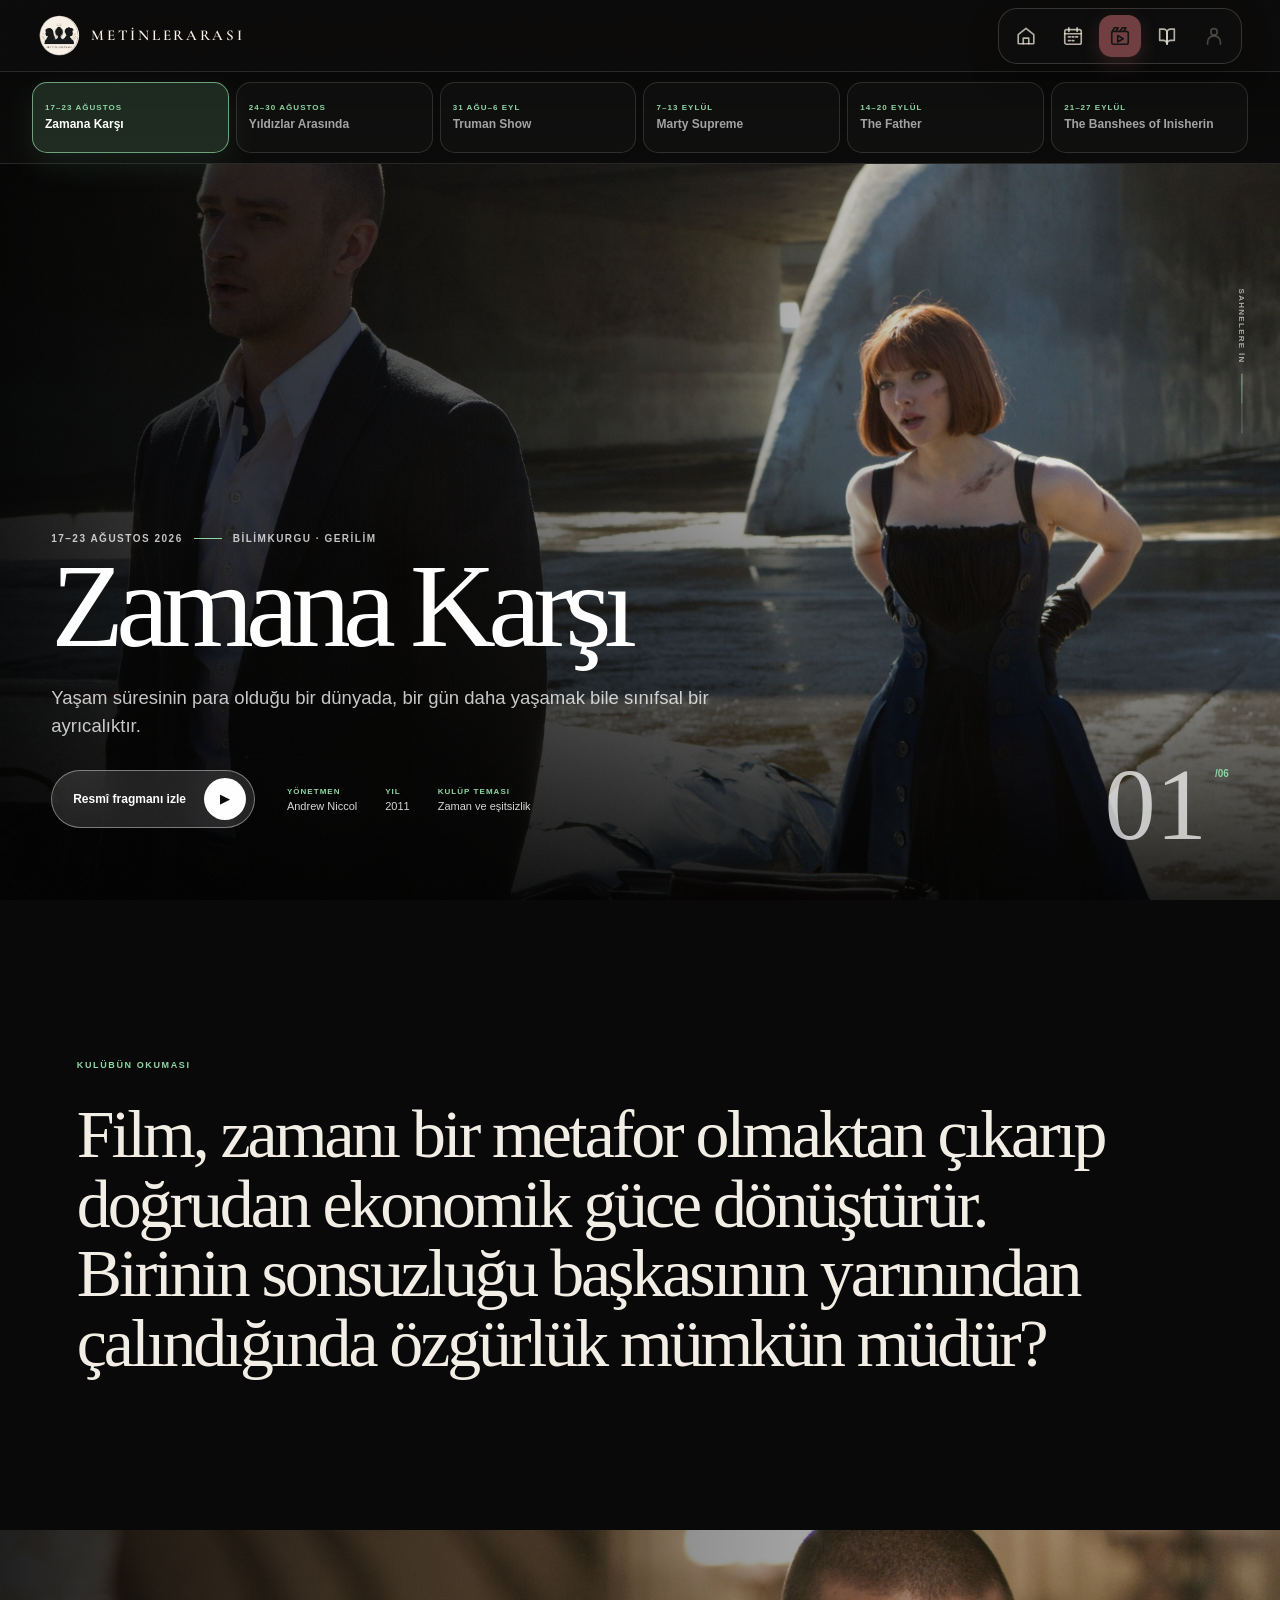
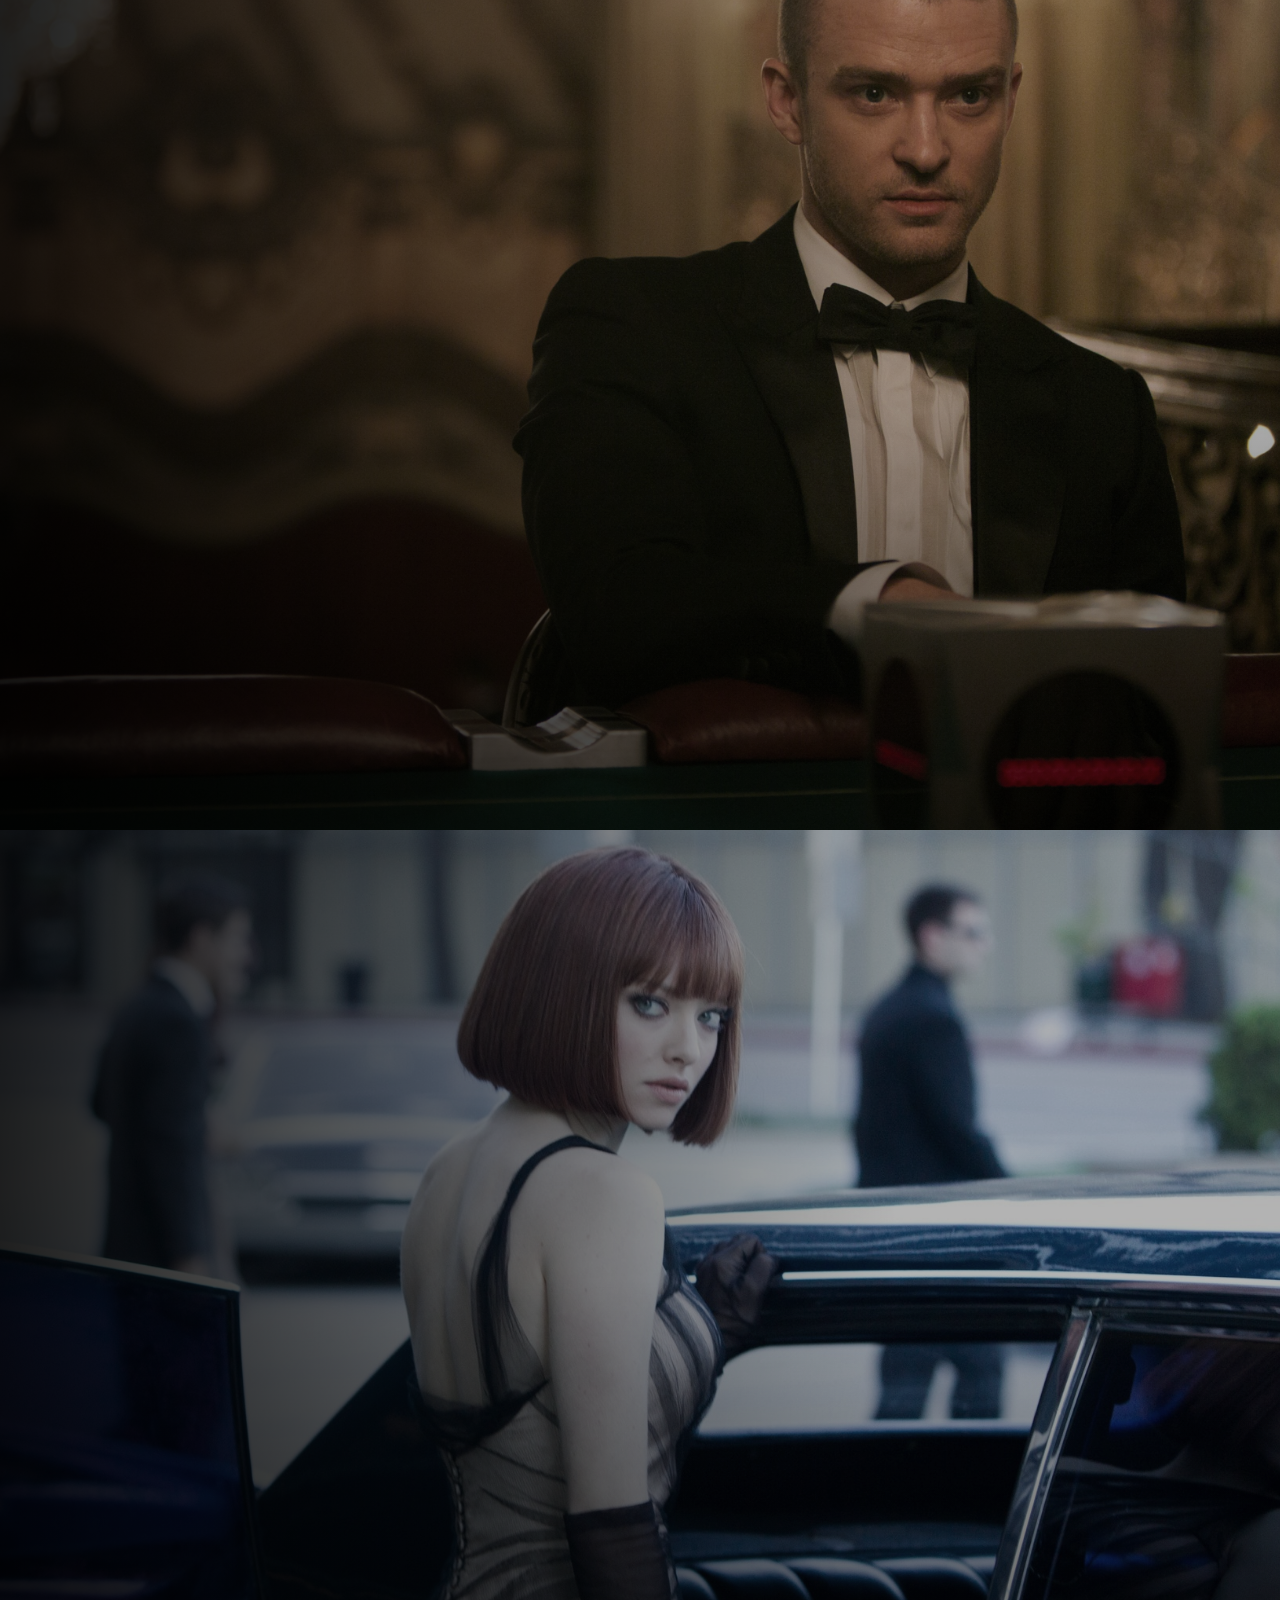
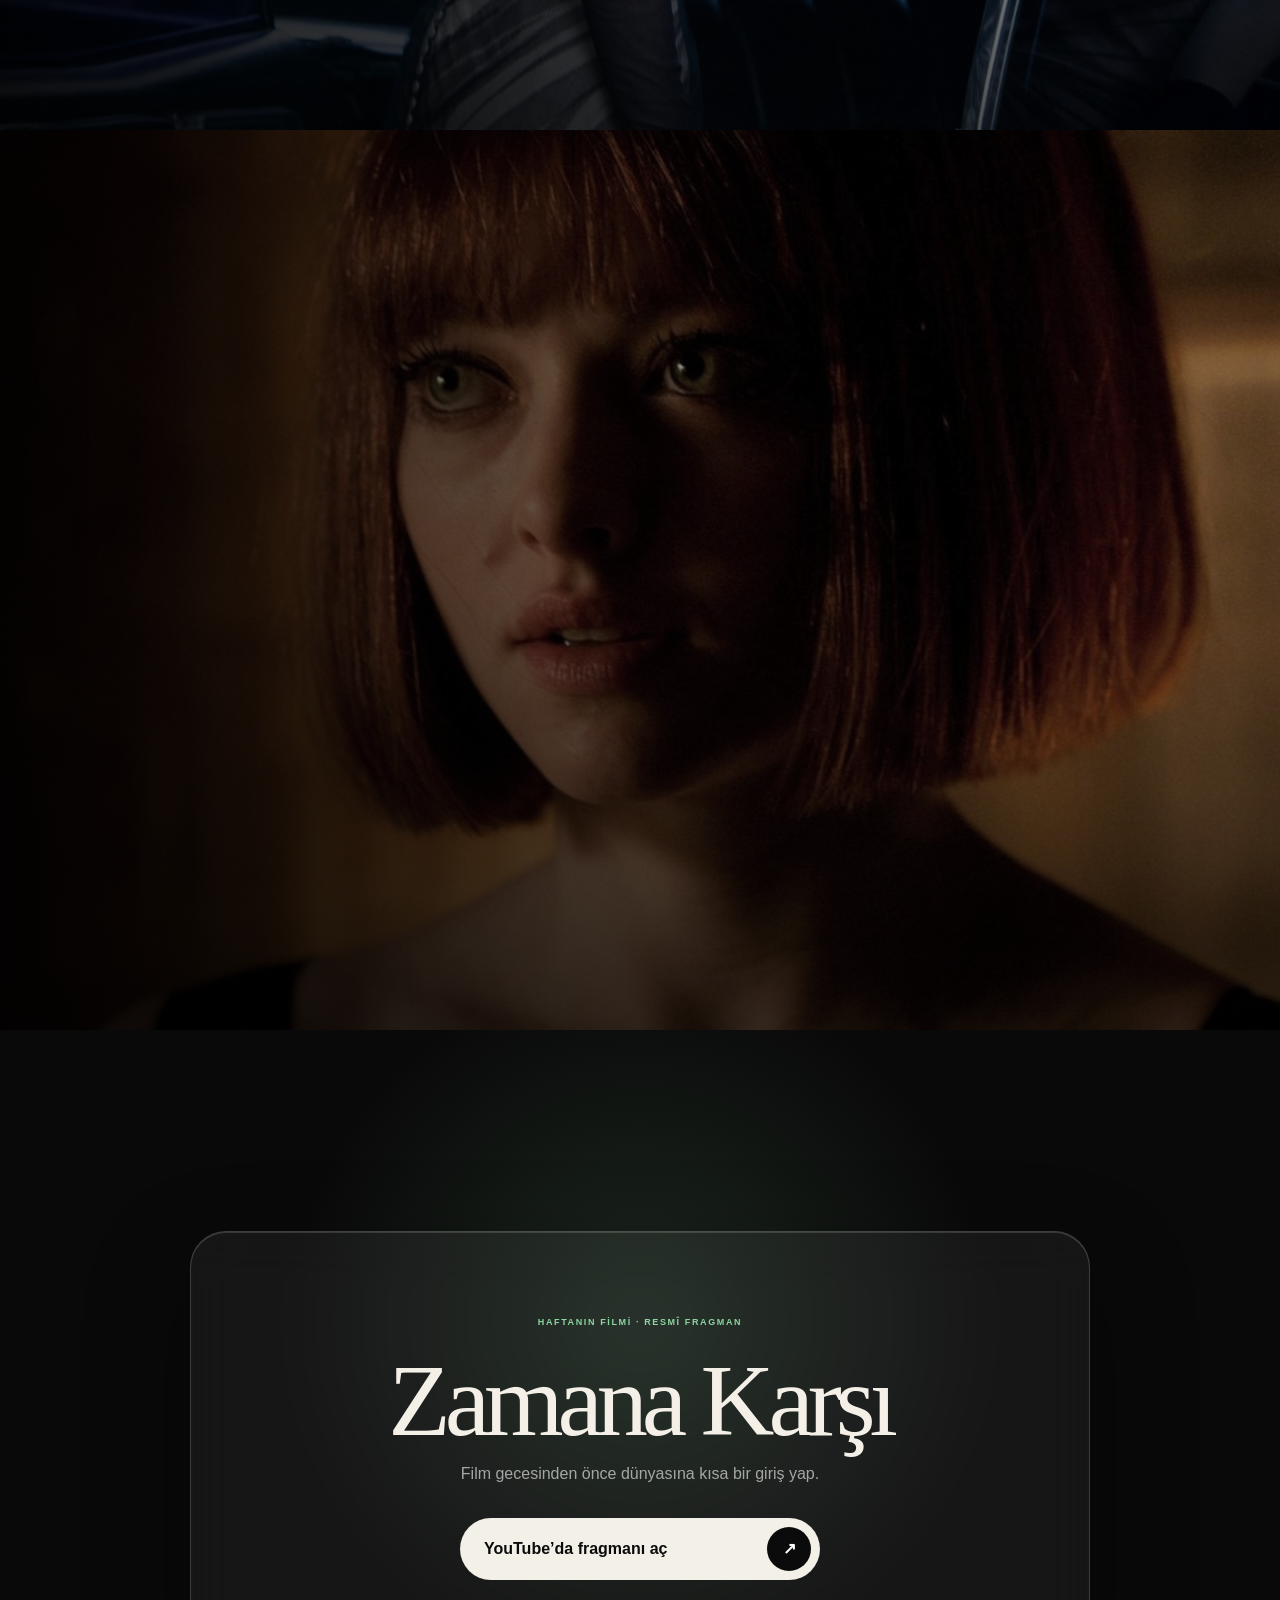
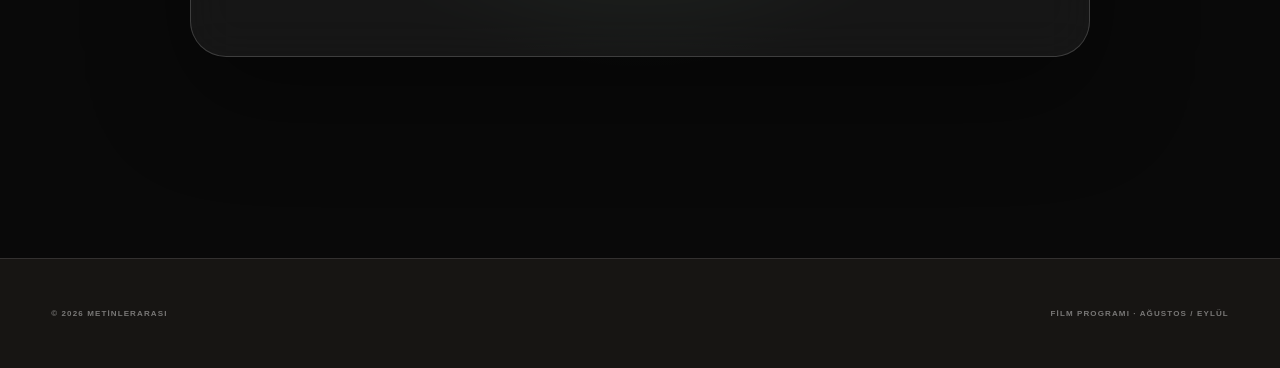
==== ayin-filmi.html @ bf5dbfd2 "Ana sayfa kitap ve film deneyimini yenile" ====
<!doctype html>
<html lang="tr" data-theme="dark">
  <head>
    <meta charset="utf-8" />
    <meta name="viewport" content="width=device-width,initial-scale=1" />
    <meta name="theme-color" content="#090909" />
    <title>Filmler — Metinlerarası</title>
    <link rel="stylesheet" href="site.css?v=20260814-3" />
    <link rel="stylesheet" href="icon-nav.css?v=20260816-1" />
    <link rel="stylesheet" href="film-page-v3.css?v=20260816-1" />
  </head>
  <body class="film-cinema-page">
    <header class="topbar film-cinema-header">
      <a class="brand" href="index.html" aria-label="Metinlerarası ana sayfa">
        <img class="logo" src="metinlerarasi-logo.png" alt="" />
        <span>METİNLERARASI</span>
      </a>
    </header>

    <nav class="film-week-picker" aria-label="Haftanın filmini seç">
      <div class="film-week-track">
        <button class="film-week active" type="button" data-film="in-time" aria-pressed="true">
          <small>17–23 AĞUSTOS</small><strong>Zamana Karşı</strong>
        </button>
        <button class="film-week" type="button" data-film="interstellar" aria-pressed="false">
          <small>24–30 AĞUSTOS</small><strong>Yıldızlar Arasında</strong>
        </button>
        <button class="film-week" type="button" data-film="truman" aria-pressed="false">
          <small>31 AĞU–6 EYL</small><strong>Truman Show</strong>
        </button>
        <button class="film-week" type="button" data-film="marty" aria-pressed="false">
          <small>7–13 EYLÜL</small><strong>Marty Supreme</strong>
        </button>
        <button class="film-week" type="button" data-film="father" aria-pressed="false">
          <small>14–20 EYLÜL</small><strong>The Father</strong>
        </button>
        <button class="film-week" type="button" data-film="banshees" aria-pressed="false">
          <small>21–27 EYLÜL</small><strong>The Banshees of Inisherin</strong>
        </button>
      </div>
    </nav>

    <main>
      <section class="film-cinema-hero" aria-labelledby="film-title">
        <img class="film-cinema-hero-image" data-film-hero src="assets/in-time-01.jpg" alt="Zamana Karşı filminden bir sahne" />
        <div class="film-cinema-shade" aria-hidden="true"></div>
        <div class="film-cinema-grain" aria-hidden="true"></div>
        <div class="film-cinema-index" aria-hidden="true"><span data-film-index>01</span><i>/06</i></div>
        <div class="film-cinema-copy">
          <div class="film-cinema-kicker"><span data-film-date>17–23 Ağustos 2026</span><i></i><span data-film-genre>Bilimkurgu · Gerilim</span></div>
          <h1 id="film-title" data-film-title>Zamana Karşı</h1>
          <p class="film-cinema-logline" data-film-logline>Yaşam süresinin para olduğu bir dünyada, bir gün daha yaşamak bile sınıfsal bir ayrıcalıktır.</p>
          <div class="film-cinema-actions">
            <a class="film-trailer-button" data-film-trailer href="https://www.youtube.com/watch?v=xhYUaR5QiUs" target="_blank" rel="noreferrer">
              <span>Resmî fragmanı izle</span><b aria-hidden="true">▶</b>
            </a>
            <div class="film-cinema-facts">
              <span><small>YÖNETMEN</small><b data-film-director>Andrew Niccol</b></span>
              <span><small>YIL</small><b data-film-year>2011</b></span>
              <span><small>KULÜP TEMASI</small><b data-film-theme>Zaman ve eşitsizlik</b></span>
            </div>
          </div>
        </div>
        <div class="film-scroll-cue" aria-hidden="true"><span>SAHNELERE İN</span><i></i></div>
      </section>

      <section class="film-reading" aria-label="Kulübün film okuması">
        <div>
          <span>KULÜBÜN OKUMASI</span>
          <p data-film-reading>Film, zamanı bir metafor olmaktan çıkarıp doğrudan ekonomik güce dönüştürür. Birinin sonsuzluğu başkasının yarınından çalındığında özgürlük mümkün müdür?</p>
        </div>
      </section>

      <section class="film-scenes" aria-label="Filmden sahneler">
        <figure class="film-scene is-visible" data-scene="0">
          <img src="assets/in-time-04.jpg" alt="Zamana Karşı filminden sahne" />
          <div class="film-scene-shade"></div>
          <figcaption><small data-scene-number>SAHNE 01</small><h2 data-scene-title>Zamanı riske atmak</h2><p data-scene-copy>Will masaya para değil, doğrudan yaşamını koyar.</p></figcaption>
        </figure>
        <figure class="film-scene" data-scene="1">
          <img src="assets/in-time-05.jpg" alt="Zamana Karşı filminden sahne" />
          <div class="film-scene-shade"></div>
          <figcaption><small data-scene-number>SAHNE 02</small><h2 data-scene-title>Ölümsüzlerin bölgesi</h2><p data-scene-copy>Zenginlik burada gösteriş değil, tükenmeyen yarınlardır.</p></figcaption>
        </figure>
        <figure class="film-scene" data-scene="2">
          <img src="assets/in-time-06.jpg" alt="Zamana Karşı filminden sahne" />
          <div class="film-scene-shade"></div>
          <figcaption><small data-scene-number>SAHNE 03</small><h2 data-scene-title>Konforun dışına bakmak</h2><p data-scene-copy>Sylvia, sahip olduğu zamanın başkalarının kaybı olduğunu görür.</p></figcaption>
        </figure>
      </section>

      <section class="film-trailer-finale">
        <div class="film-trailer-card">
          <small>HAFTANIN FİLMİ · RESMÎ FRAGMAN</small>
          <h2 data-film-finale-title>Zamana Karşı</h2>
          <p>Film gecesinden önce dünyasına kısa bir giriş yap.</p>
          <a data-film-trailer href="https://www.youtube.com/watch?v=xhYUaR5QiUs" target="_blank" rel="noreferrer"><span>YouTube’da fragmanı aç</span><b>↗</b></a>
        </div>
      </section>
    </main>

    <footer class="film-cinema-footer"><span>© 2026 METİNLERARASI</span><span>FİLM PROGRAMI · AĞUSTOS / EYLÜL</span></footer>

    <script src="site.js?v=20260816-7"></script>
    <script src="film-page-v3.js?v=20260816-1"></script>
  </body>
</html>
---- site.css ----
@import url('https://fonts.googleapis.com/css2?family=Cormorant+Garamond:ital,wght@0,500;0,600;1,500&family=Inter:wght@400;500;600&family=Special+Elite&display=swap');
:root{--paper:#f5f0e7;--paper2:#ebe2d3;--ink:#191512;--wine:#713f42;--sage:#7d836a;--sepia:#8d755d;--line:rgba(25,21,18,.16);--serif:'Cormorant Garamond',serif;--sans:'Inter',sans-serif;--type:'Special Elite',monospace}
*{box-sizing:border-box}html{scroll-behavior:smooth}body{margin:0;background:var(--paper);color:var(--ink);font-family:var(--sans);line-height:1.55}body:before{content:"";position:fixed;inset:0;pointer-events:none;z-index:20;opacity:.035;background-image:url("data:image/svg+xml,%3Csvg xmlns='http://www.w3.org/2000/svg' width='120' height='120'%3E%3Cfilter id='n'%3E%3CfeTurbulence type='fractalNoise' baseFrequency='.8' numOctaves='2'/%3E%3C/filter%3E%3Crect width='100%25' height='100%25' filter='url(%23n)'/%3E%3C/svg%3E")}.shell{max-width:1180px;margin:auto;padding:0 28px}a{color:inherit;text-decoration:none}.topbar{height:78px;display:flex;align-items:center;justify-content:space-between;border-bottom:1px solid var(--line);position:relative;z-index:5}.brand{display:flex;align-items:center;gap:11px;font-family:var(--serif);font-size:20px;font-weight:600;letter-spacing:.08em}.logo{width:46px;height:46px;object-fit:cover;border-radius:50%;clip-path:circle(47%)}.nav{display:flex;gap:25px;font-size:13px}.nav a{opacity:.68;transition:.25s}.nav a:hover,.nav a.active{opacity:1;color:var(--wine)}.menu{display:none;border:0;background:none;font-size:26px}.eyebrow{font:11px var(--type);letter-spacing:.18em;text-transform:uppercase;color:var(--sepia)}h1,h2,h3{font-family:var(--serif);font-weight:600;margin:0;line-height:1.02}.btn{display:inline-flex;align-items:center;gap:8px;border:1px solid var(--ink);padding:11px 18px;font-size:12px;letter-spacing:.04em;transition:.25s}.btn:hover{background:var(--ink);color:var(--paper)}.btn.wine{background:var(--wine);border-color:var(--wine);color:white}.btn.wine:hover{background:var(--ink);border-color:var(--ink)}
/* home: a single, non-scrolling panel */
body.home{height:100vh;overflow:hidden}.home-panel{height:calc(100vh - 78px);min-height:600px;display:grid;grid-template-columns:1.05fr .95fr;gap:34px;padding:34px 0 30px}.intro{display:grid;grid-template-columns:180px 1fr;gap:28px;align-items:center}.hero-logo{width:180px;height:180px;object-fit:cover;border-radius:50%;clip-path:circle(47%);filter:drop-shadow(0 18px 22px rgba(25,21,18,.14));animation:breathe 5s ease-in-out infinite}.intro h1{font-size:clamp(50px,6vw,82px);margin:8px 0 12px}.intro p{max-width:480px;margin:0 0 20px;color:#51473e}.month{position:relative;background:var(--ink);color:var(--paper);padding:25px 28px;overflow:hidden}.month:after{content:'08';position:absolute;right:-8px;bottom:-52px;font:180px var(--serif);color:rgba(255,255,255,.05)}.month h2{font-size:38px;margin:7px 0}.month p{font-family:var(--serif);font-size:19px;color:#ded1bf;margin:0;max-width:520px}.dashboard{display:grid;grid-template-rows:1fr auto;gap:14px}.news{display:grid;grid-template-columns:1fr 1fr;gap:14px}.card{border:1px solid var(--line);background:rgba(255,255,255,.25);padding:20px;display:flex;flex-direction:column;justify-content:space-between;min-height:150px;position:relative;overflow:hidden}.card:before{content:"";position:absolute;width:80px;height:80px;border-radius:50%;background:var(--paper2);right:-35px;top:-35px}.card time{font:10px var(--type);color:var(--sepia);letter-spacing:.1em}.card h3{font-size:24px;margin:9px 0}.card p{font-size:12.5px;color:#5a5047;margin:0 0 14px}.more{font-size:11px;text-transform:uppercase;letter-spacing:.08em;color:var(--wine);font-weight:600}.ticker{border:1px solid var(--line);display:flex;overflow:hidden;white-space:nowrap;height:42px;align-items:center}.ticker b{height:100%;display:flex;align-items:center;background:var(--wine);color:white;padding:0 14px;font:10px var(--type);letter-spacing:.1em}.ticker-track{display:inline-block;padding-left:100%;animation:ticker 24s linear infinite;font-size:12px}.ticker-track span{margin-right:50px}
/* inner pages */
.page-hero{padding:68px 0 45px;border-bottom:1px solid var(--line)}.page-hero h1{font-size:clamp(54px,8vw,96px);margin:10px 0}.page-hero p{max-width:660px;font-family:var(--serif);font-size:22px;color:var(--sepia)}.section{padding:75px 0}.section.alt{background:var(--paper2)}.section-head{display:flex;justify-content:space-between;align-items:end;gap:20px;margin-bottom:35px}.section-head h2{font-size:48px}.film-lead{display:grid;grid-template-columns:1.25fr .75fr;gap:45px}.film-poster{min-height:510px;background:url('assets/in-time-01.jpg') center/cover;position:relative}.film-poster:after{content:"";position:absolute;inset:0;background:linear-gradient(transparent 50%,rgba(0,0,0,.8))}.film-title{position:absolute;z-index:1;left:30px;bottom:25px;color:white}.film-title h2{font-size:58px}.score{border-left:1px solid var(--line);padding-left:35px}.score strong{font:80px var(--serif);line-height:1}.score a{text-decoration:underline}.facts{display:grid;grid-template-columns:1fr 1fr;gap:12px;margin-top:25px}.fact{border-top:1px solid var(--line);padding-top:10px;font-size:12px}.fact b{display:block;font:10px var(--type);color:var(--sepia);margin-bottom:4px}.idea{font:italic 32px/1.25 var(--serif);max-width:830px}.reviews{display:grid;grid-template-columns:repeat(3,1fr);gap:16px}.review{padding:26px;border:1px solid var(--line);background:var(--paper)}.review blockquote{font:italic 22px/1.3 var(--serif);margin:0 0 20px}.review cite{font-size:11px;color:var(--sepia);font-style:normal}.scene{min-height:80vh;position:relative;background-position:center;background-size:cover;background-attachment:fixed;margin-bottom:2px}.scene:after{content:"";position:absolute;inset:0;background:linear-gradient(90deg,rgba(10,8,7,.78),transparent 70%)}.scene-copy{position:absolute;z-index:1;left:max(28px,calc((100vw - 1124px)/2));bottom:12%;color:white;max-width:430px}.scene-copy span{font:11px var(--type);letter-spacing:.14em}.scene-copy h3{font-size:44px;margin:8px 0}.scene-1{background-image:url('assets/in-time-01.jpg')}.scene-2{background-image:url('assets/in-time-02.jpg')}.scene-3{background-image:url('assets/in-time-03.jpg')}
.event-grid{display:grid;grid-template-columns:.9fr 1.1fr;gap:48px}.next-event{background:var(--ink);color:white;padding:40px;position:relative}.big-date{font:86px var(--serif);line-height:.8;color:#d7c5ad}.next-event h2{font-size:43px;margin:25px 0 12px}.calendar{border:1px solid var(--line);padding:25px}.cal-head{display:flex;justify-content:space-between;align-items:center;margin-bottom:22px}.cal-grid{display:grid;grid-template-columns:repeat(7,1fr);gap:5px}.cal-grid span{aspect-ratio:1;display:flex;align-items:center;justify-content:center;font-size:12px;border:1px solid transparent}.cal-grid .day{font:9px var(--type);color:var(--sepia)}.cal-grid .muted{opacity:.28}.cal-grid .eventday{background:var(--wine);color:white;border-radius:50%}.event-list{margin-top:30px}.event-row{display:grid;grid-template-columns:80px 1fr auto;gap:18px;padding:20px 0;border-top:1px solid var(--line);align-items:center}.event-row .date{font:26px var(--serif)}.fake{opacity:.45;cursor:not-allowed;border:1px dashed var(--sepia);padding:8px 12px;font-size:10px}.fake[aria-disabled=true]{pointer-events:none}
.people{display:grid;grid-template-columns:repeat(3,1fr);gap:18px}.person{border:1px solid var(--line);background:white}.portrait{aspect-ratio:4/5;background-image:url('assets/ekip-portreleri.png');background-size:300% 100%;background-repeat:no-repeat}.p1{background-position:left}.p2{background-position:center}.p3{background-position:right}.person-copy{padding:24px}.person h2{font-size:32px}.person p{font-size:13px;color:#5b5047}.placeholder{font:9px var(--type);color:var(--sepia)}.articles{display:grid;grid-template-columns:repeat(3,1fr);gap:16px}.article{border-top:2px solid var(--wine);padding:20px;background:rgba(255,255,255,.25)}.article h3{font-size:26px;margin:10px 0}.article p{font-size:13px}.footer{border-top:1px solid var(--line);padding:32px 0;margin-top:35px;font-size:11px;color:var(--sepia);display:flex;justify-content:space-between}
@keyframes ticker{to{transform:translateX(-100%)}}@keyframes breathe{50%{transform:translateY(-7px) rotate(1deg)}}
@media(max-width:900px){body.home{height:auto;overflow:auto}.home-panel{height:auto;grid-template-columns:1fr}.intro{grid-template-columns:130px 1fr}.hero-logo{width:130px;height:130px}.film-lead,.event-grid{grid-template-columns:1fr}.reviews,.people,.articles{grid-template-columns:1fr}.scene{background-attachment:scroll}.nav{display:none;position:absolute;top:68px;left:18px;right:18px;padding:18px;background:var(--paper);border:1px solid var(--line);flex-direction:column;box-shadow:0 18px 30px rgba(25,21,18,.12)}.nav.open{display:flex}.menu{display:block}.section-head{align-items:start;flex-direction:column}}
@media(max-width:580px){.shell{padding:0 18px}.brand span{font-size:16px}.logo{width:40px;height:40px}.topbar{height:68px}.intro{grid-template-columns:1fr;text-align:center}.hero-logo{margin:auto}.intro h1{font-size:52px}.intro p{margin-left:auto;margin-right:auto}.news{grid-template-columns:1fr}.home-panel{padding-top:24px}.page-hero{padding-top:45px}.film-title h2{font-size:42px}.film-poster{min-height:420px}.reviews{grid-template-columns:1fr}.event-row{grid-template-columns:60px 1fr}.event-row .fake{grid-column:2}.section{padding:52px 0}.section-head h2{font-size:38px}.footer{flex-direction:column;gap:8px}}
/* live controls, countdown and ticket */
.live-tools{display:flex;align-items:center;gap:9px}.theme-toggle,.ticket-launch{border:1px solid var(--line);background:transparent;color:inherit;height:38px;cursor:pointer;transition:.3s cubic-bezier(.2,.8,.2,1)}.theme-toggle{width:38px;border-radius:50%;font-size:21px;display:grid;place-items:center;padding:0}.theme-toggle span{display:block;line-height:1}.theme-toggle.switching span{animation:yinYangTurn 1.05s cubic-bezier(.4,0,.2,1)}.ticket-launch{width:auto;border-radius:20px;padding:0 15px 0 7px;display:flex;align-items:center;gap:8px;font:10px var(--type);letter-spacing:.08em;background:var(--wine);border-color:var(--wine);color:#fff;box-shadow:0 7px 18px rgba(113,63,66,.22)}.ticket-launch b{width:24px;height:24px;border:1px solid rgba(255,255,255,.45);border-radius:50%;display:grid;place-items:center;font-size:10px;animation:ticketSpark 2s ease-in-out infinite}.theme-toggle:hover,.ticket-launch:hover{background:var(--ink);border-color:var(--ink);color:var(--paper);transform:translateY(-3px);box-shadow:0 11px 22px rgba(25,21,18,.2)}.countdown-strip{position:fixed;right:18px;bottom:18px;z-index:15;background:var(--ink);color:var(--paper);padding:10px 14px;box-shadow:0 12px 30px rgba(0,0,0,.2);font-size:10px;letter-spacing:.06em}.countdown-strip b{color:#d8b98f;margin-left:8px}.ticket-backdrop{position:fixed;inset:0;z-index:60;background:rgba(10,8,7,.66);display:grid;place-items:center;padding:20px;opacity:0;visibility:hidden;transition:.3s}.ticket-backdrop.open{opacity:1;visibility:visible}.ticket-sheet{width:min(520px,100%);background:var(--paper);color:var(--ink);padding:34px;position:relative;transform:translateY(30px) rotate(-1deg);transition:.4s cubic-bezier(.2,.8,.2,1);clip-path:polygon(0 0,100% 0,100% 94%,97% 96%,94% 94%,91% 97%,88% 94%,85% 97%,82% 94%,79% 97%,76% 94%,73% 97%,70% 94%,67% 97%,64% 94%,61% 97%,58% 94%,55% 97%,52% 94%,49% 97%,46% 94%,43% 97%,40% 94%,37% 97%,34% 94%,31% 97%,28% 94%,25% 97%,22% 94%,19% 97%,16% 94%,13% 97%,10% 94%,7% 97%,4% 94%,0 96%)}.ticket-backdrop.open .ticket-sheet{transform:none}.ticket-sheet h2{font-size:42px;margin:5px 0 10px}.ticket-sheet textarea{width:100%;min-height:130px;resize:vertical;border:1px solid var(--line);background:rgba(255,255,255,.4);padding:14px;font:14px var(--sans);color:inherit;margin:12px 0}.ticket-close{position:absolute;right:18px;top:16px;border:0;background:none;font-size:24px;cursor:pointer;color:inherit}.ticket-status{font-size:11px;color:var(--sage);min-height:18px;margin-top:9px}.theme-changing body,.theme-changing body *{transition:background-color .9s ease,color .9s ease,border-color .9s ease,box-shadow .9s ease!important}::view-transition-old(root),::view-transition-new(root){animation-duration:.9s;animation-timing-function:ease-in-out}::view-transition-old(root){animation-name:themeFadeOut}::view-transition-new(root){animation-name:themeFadeIn}
/* living universe on the home panel */
.cosmos{position:fixed;inset:78px 0 0;overflow:hidden;pointer-events:none;z-index:-1;background:radial-gradient(circle at 18% 20%,rgba(113,63,66,.09),transparent 32%),radial-gradient(circle at 80% 70%,rgba(125,131,106,.12),transparent 34%)}.cosmos i{position:absolute;width:4px;height:4px;border-radius:50%;background:var(--sepia);box-shadow:90px 70px 0 -1px var(--sepia),230px 150px 0 -1px var(--sage),420px 30px 0 var(--sepia),670px 210px 0 -1px var(--wine),910px 90px 0 -1px var(--sage),1100px 330px 0 var(--sepia);animation:drift 22s linear infinite}.cosmos i:nth-child(2){top:28%;left:12%;transform:scale(.6);animation-duration:31s;animation-direction:reverse}.cosmos i:nth-child(3){top:62%;left:38%;transform:scale(1.3);animation-duration:38s}.cosmos i:nth-child(4){top:86%;left:3%;transform:scale(.8);animation-duration:27s;animation-direction:reverse}.orbit{position:absolute;border:1px solid rgba(141,117,93,.12);border-radius:50%;animation:spin 36s linear infinite}.o1{width:420px;height:420px;right:-130px;top:-100px}.o1:after,.o2:after{content:"";position:absolute;width:12px;height:12px;border-radius:50%;background:var(--wine);top:50%;left:-6px}.o2{width:250px;height:250px;left:-80px;bottom:-80px;animation-duration:25s;animation-direction:reverse}.cosmic-month{background:linear-gradient(120deg,#16131b,#24202b);isolation:isolate}.cosmic-month:before{content:"";position:absolute;inset:0;background:radial-gradient(circle at 80% 35%,rgba(213,190,153,.22),transparent 24%);animation:pulse 5s ease-in-out infinite}.planet{position:absolute;right:42px;top:28px;width:62px;height:62px;border-radius:50%;background:radial-gradient(circle at 32% 28%,#e4d2ae,#8a6e57 60%,#30242c);box-shadow:0 0 34px rgba(226,201,160,.25);animation:planetFloat 6s ease-in-out infinite;z-index:-1}.future-card{background:linear-gradient(135deg,rgba(113,63,66,.08),rgba(255,255,255,.24))}
/* opening book ritual */
.book-intro{position:fixed;inset:0;z-index:100;background:#15110f;display:grid;place-items:center;perspective:1200px;transition:opacity .7s .9s,visibility .7s .9s}.book-intro.done{opacity:0;visibility:hidden}.book-cover-intro{width:min(330px,72vw);aspect-ratio:3/4;background:var(--wine);color:#f5ead8;display:grid;place-items:center;text-align:center;padding:30px;transform-origin:left center;box-shadow:22px 22px 50px rgba(0,0,0,.4);animation:openBook 1.8s .35s cubic-bezier(.65,0,.2,1) forwards}.book-cover-intro img{width:120px;height:120px;border-radius:50%;clip-path:circle(47%)}.book-cover-intro b{display:block;font:30px var(--serif);margin-top:18px}.book-cover-intro small{font:10px var(--type);letter-spacing:.14em}
html[data-theme="dark"]{--paper:#171513;--paper2:#221f1c;--ink:#f1e9dc;--line:rgba(241,233,220,.16);--sepia:#bda58d;--sage:#a7ad8e}html[data-theme="dark"] body{background:var(--paper)}html[data-theme="dark"] .card,html[data-theme="dark"] .review,html[data-theme="dark"] .person{background:rgba(255,255,255,.035)}html[data-theme="dark"] .intro p,html[data-theme="dark"] .card p,html[data-theme="dark"] .person p{color:#c9bdb1}html[data-theme="dark"] .ticket-sheet{background:#24201d}
@keyframes drift{to{transform:translate3d(120px,-80px,0)}}@keyframes spin{to{transform:rotate(360deg)}}@keyframes pulse{50%{opacity:.55}}@keyframes planetFloat{50%{transform:translateY(10px) rotate(8deg)}}@keyframes openBook{60%,100%{transform:rotateY(-105deg) translateX(-25px)}}
@media(max-width:900px){.live-tools{margin-left:auto;margin-right:12px}.countdown-strip{left:12px;right:12px;text-align:center}.cosmos{inset:68px 0 0}}
/* maximal motion: home */
.august-stage{height:calc(100vh - 78px);min-height:650px;display:grid;grid-template-columns:150px minmax(300px,.82fr) minmax(360px,1.18fr);grid-template-rows:1fr 118px;gap:20px 34px;padding-top:26px;padding-bottom:24px;position:relative}.august-index{border-right:1px solid var(--line);display:flex;flex-direction:column;justify-content:center;align-items:flex-start;position:relative}.month-no{font:clamp(100px,12vw,170px)/.75 var(--serif);color:var(--wine);letter-spacing:-.08em;writing-mode:vertical-rl;transform:rotate(180deg);animation:monthPulse 6s ease-in-out infinite}.august-index div{margin-top:22px}.august-index b{font:18px var(--type);letter-spacing:.18em;display:block}.august-index small{font:9px var(--type);color:var(--sepia);letter-spacing:.12em}.august-index em{font:italic 15px var(--serif);color:var(--wine);position:absolute;top:10px;left:0;animation:nudge 2s ease-in-out infinite}.chosen-book{display:grid;place-items:center;position:relative;perspective:1100px}.book-object{width:min(290px,82%);aspect-ratio:2/3;position:relative;transform-style:preserve-3d;transition:transform .18s ease-out;animation:bookHover 5s ease-in-out infinite}.book-face{position:absolute;inset:0;background:linear-gradient(145deg,#17161a,#292731 58%,#151418);color:#eee4d4;padding:34px 28px 28px 42px;box-shadow:20px 26px 48px rgba(25,21,18,.28),inset 2px 0 rgba(255,255,255,.08);display:flex;flex-direction:column;justify-content:flex-end;overflow:hidden}.book-face:before{content:"";position:absolute;inset:20px;border:1px solid rgba(214,193,157,.38)}.book-face:after{content:"08";position:absolute;right:-8px;top:-25px;font:150px var(--serif);color:rgba(255,255,255,.035)}.book-face small{font:9px var(--type);letter-spacing:.12em;color:#cdb995;position:relative;z-index:2}.book-face h1{font-size:clamp(38px,4vw,56px);margin:10px 0;position:relative;z-index:2}.book-face p{font:italic 15px var(--serif);color:#cdb995;position:relative;z-index:2}.book-spine{position:absolute;left:-24px;top:5px;bottom:5px;width:25px;background:#0d0c0f;color:#bda887;writing-mode:vertical-rl;transform:rotate(180deg);display:flex;align-items:center;justify-content:center;font:7px var(--type);letter-spacing:.16em;box-shadow:-6px 10px 15px rgba(0,0,0,.18)}.ape-orbit{position:absolute;width:170px;height:170px;border:1px solid rgba(205,185,149,.25);border-radius:50%;left:50%;top:31%;transform:translate(-50%,-50%);animation:spin 18s linear infinite}.ape-orbit:before,.ape-orbit:after{content:"";position:absolute;border-radius:50%;border:1px dashed rgba(205,185,149,.2);inset:18px}.ape-orbit:after{inset:48px;background:radial-gradient(circle at 35% 30%,#bfa77e,#5e4f48 45%,#17161a 72%);border:0;box-shadow:0 0 30px rgba(205,185,149,.13)}.ape-orbit i{position:absolute;width:12px;height:12px;border-radius:50%;background:#d2bd97;top:48%;left:-6px;box-shadow:0 0 15px #d2bd97}.book-shadow{position:absolute;width:72%;height:30px;border-radius:50%;background:rgba(25,21,18,.22);filter:blur(14px);bottom:7%;animation:shadowBreath 5s ease-in-out infinite}.chosen-stamp{position:absolute;right:-4px;top:8%;z-index:5;width:88px;height:88px;border:2px solid var(--wine);border-radius:50%;display:grid;place-items:center;text-align:center;font:11px/1.25 var(--type);letter-spacing:.08em;color:var(--wine);transform:rotate(11deg);animation:stampWobble 4s ease-in-out infinite}.august-copy{align-self:center;transition:transform .2s ease-out}.august-copy .eyebrow{color:var(--wine)}.august-copy h2{font-size:clamp(54px,6vw,88px);max-width:650px;margin:10px 0 15px}.august-copy>p{max-width:580px;color:#51473e}.theme-line{display:flex;gap:16px;align-items:center;margin:24px 0;padding:13px 0;border-top:1px solid var(--line);border-bottom:1px solid var(--line)}.theme-line span{font:9px var(--type);letter-spacing:.14em;color:var(--sepia)}.theme-line b{font:20px var(--serif)}.home-actions{display:flex;align-items:center;gap:12px}.home-tools .live-tools{display:flex}.home-countdown{margin-top:17px;display:flex;align-items:baseline;gap:15px}.home-countdown small{font:9px var(--type);letter-spacing:.1em;color:var(--sepia)}.home-countdown b{font:19px var(--type);color:var(--wine);animation:countGlow 1s ease-in-out infinite}.august-news{grid-column:1/-1;display:grid;grid-template-columns:repeat(3,1fr);border-top:1px solid var(--line);border-bottom:1px solid var(--line)}.august-news a{padding:17px 22px;border-right:1px solid var(--line);display:grid;grid-template-columns:1fr auto;align-items:center;position:relative;overflow:hidden;transition:.35s}.august-news a:last-child{border-right:0}.august-news a:before{content:"";position:absolute;inset:0;background:var(--wine);transform:translateY(102%);transition:.35s;z-index:-1}.august-news a:hover{color:#fff;padding-left:29px}.august-news a:hover:before{transform:none}.august-news span{font:8px var(--type);letter-spacing:.12em;color:var(--sepia)}.august-news b{grid-row:2;font:24px var(--serif)}.august-news em{grid-column:2;grid-row:1/3;font:10px var(--sans);font-style:normal}.home>.countdown-strip{display:none}
.vertical-marquee{position:fixed;left:6px;top:78px;bottom:0;width:18px;z-index:2;overflow:hidden;writing-mode:vertical-rl;font:9px var(--type);letter-spacing:.18em;color:var(--sepia);opacity:.65}.vertical-marquee span{display:inline-block;padding-top:30px;animation:verticalFlow 13s linear infinite}.logo-system{width:180px;height:180px;position:relative;display:grid;place-items:center}.logo-ring{position:absolute;inset:-18px;border:1px dashed rgba(113,63,66,.45);border-radius:50%;animation:spin 14s linear infinite}.logo-ring:after{content:"";position:absolute;width:9px;height:9px;border-radius:50%;background:var(--wine);left:50%;top:-5px;box-shadow:0 0 14px var(--wine)}.logo-ring.r2{inset:-35px;border-style:solid;border-color:rgba(125,131,106,.2);animation-duration:24s;animation-direction:reverse}.logo-ring.r2:after{background:var(--sage);top:50%;left:-5px}.intro-copy h1{position:relative;text-shadow:0 0 transparent;animation:titleBreathe 4s ease-in-out infinite}.intro-copy h1:before,.intro-copy h1:after{content:attr(data-text);position:absolute;inset:0;pointer-events:none;opacity:0}.intro-copy h1:before{color:var(--wine);transform:translateX(2px);animation:echoTitle 7s steps(1) infinite}.intro-copy h1:after{color:var(--sage);transform:translateX(-2px);animation:echoTitle 7s 70ms steps(1) infinite}.cosmos-word{position:absolute;font:clamp(42px,8vw,120px) var(--serif);letter-spacing:.12em;color:transparent;-webkit-text-stroke:1px rgba(141,117,93,.09);animation:wordFloat 12s ease-in-out infinite}.w1{left:4%;top:7%}.w2{right:2%;top:20%;animation-delay:-3s}.w3{left:20%;bottom:4%;animation-delay:-6s}.w4{right:18%;bottom:14%;animation-delay:-9s}.comet{position:absolute;width:140px;height:1px;background:linear-gradient(90deg,transparent,var(--sepia));transform:rotate(-25deg);filter:drop-shadow(0 0 5px var(--sepia));animation:comet 8s linear infinite}.comet:after{content:"";position:absolute;right:0;top:-2px;width:5px;height:5px;border-radius:50%;background:var(--paper)}.c1{left:-180px;top:20%;animation-delay:0s}.c2{left:-180px;top:58%;animation-delay:-3s}.c3{left:-180px;top:82%;animation-delay:-6s}.card{transition:transform .4s cubic-bezier(.2,.8,.2,1),box-shadow .4s,border-color .4s}.card:hover{transform:translateY(-7px) rotate(-.4deg);box-shadow:0 18px 34px rgba(25,21,18,.12);border-color:var(--wine)}.card:hover:before{animation:blobPop .7s ease forwards}.ticker{position:relative}.ticker:after{content:"";position:absolute;inset:0;background:linear-gradient(100deg,transparent 30%,rgba(255,255,255,.35),transparent 70%);transform:translateX(-100%);animation:shine 5s infinite}
.book-face{transition:transform .18s ease-out;transform-style:preserve-3d}.book-face.real-cover{padding:0;background:#17161a;overflow:visible}.real-cover img{width:100%;height:100%;display:block;object-fit:cover;box-shadow:20px 26px 48px rgba(25,21,18,.3)}.real-cover:before,.real-cover:after{display:none}.legacy-orbit{position:absolute;width:min(430px,96%);aspect-ratio:1;border:1px solid rgba(113,63,66,.24);border-radius:50%;animation:spin 28s linear infinite}.legacy-orbit:before,.legacy-orbit:after{content:"";position:absolute;border-radius:50%;border:1px dashed rgba(125,131,106,.28);inset:36px}.legacy-orbit:after{inset:88px;border-style:solid;border-color:rgba(141,117,93,.2);animation:pulse 4s ease-in-out infinite}.legacy-orbit i,.legacy-orbit b,.legacy-orbit em{position:absolute;border-radius:50%;display:block}.legacy-orbit i{width:18px;height:18px;background:var(--wine);left:50%;top:-9px;box-shadow:0 0 20px var(--wine)}.legacy-orbit b{width:11px;height:11px;background:var(--sage);right:18px;top:27%;box-shadow:0 0 14px var(--sage)}.legacy-orbit em{width:7px;height:7px;background:var(--sepia);bottom:4%;left:26%}.chosen-book:before{content:"EVRİM · ZİHİN · KÜLTÜR ·";position:absolute;width:520px;text-align:center;font:10px var(--type);letter-spacing:.55em;color:rgba(113,63,66,.34);animation:wordOrbit 11s ease-in-out infinite}.chosen-book:after{content:"";position:absolute;width:2px;height:78%;background:linear-gradient(transparent,var(--wine),transparent);opacity:.18;animation:scanner 4s ease-in-out infinite}html[data-theme="dark"] .august-copy>p{color:#c9bdb1}
/* every-refresh cosmic dossier intro */
.cosmic-intro{overflow:hidden;background:#0d0c0f;transition:opacity .7s,visibility .7s}.cosmic-intro.done{opacity:0;visibility:hidden}.intro-stars{position:absolute;inset:-20%;background-image:radial-gradient(circle,#d9c5a1 1px,transparent 1px);background-size:42px 42px;opacity:.2;animation:introStarZoom 3.2s ease-in forwards}.intro-aperture{position:absolute;width:min(620px,86vw);aspect-ratio:1;border:1px solid rgba(214,193,157,.28);border-radius:50%;animation:apertureSpin 7s linear infinite}.intro-aperture:before,.intro-aperture:after{content:"";position:absolute;border:1px dashed rgba(214,193,157,.2);border-radius:50%;inset:10%}.intro-aperture:after{inset:27%;border-style:solid}.intro-aperture i{position:absolute;left:50%;top:50%;width:50%;height:1px;transform-origin:left;background:linear-gradient(90deg,rgba(214,193,157,.55),transparent)}.intro-aperture i:nth-child(2){transform:rotate(120deg)}.intro-aperture i:nth-child(3){transform:rotate(240deg)}.intro-file{position:relative;z-index:3;width:210px;text-align:center;color:#eee4d4;transform:scale(.25) rotate(-12deg);opacity:0;filter:blur(12px);transition:1.1s cubic-bezier(.2,.8,.2,1)}.reveal-book .intro-file{transform:scale(1) rotate(0);opacity:1;filter:none}.intro-file img{display:block;width:150px;margin:10px auto 14px;box-shadow:0 22px 50px rgba(0,0,0,.65)}.intro-file span,.intro-file small{display:block;font:8px var(--type);letter-spacing:.16em;color:#bca98a}.intro-file b{display:block;font:20px var(--serif);margin-bottom:4px}.intro-word{position:absolute;font:clamp(54px,11vw,160px) var(--serif);color:transparent;-webkit-text-stroke:1px rgba(214,193,157,.11);letter-spacing:.14em;opacity:0;transition:1s}.reveal-book .intro-word{opacity:1}.iw1{left:-3%;top:8%;transform:translateX(-40px)}.iw2{right:-2%;top:42%;transform:translateX(40px)}.iw3{left:8%;bottom:2%;transform:translateY(30px)}.reveal-book .iw1,.reveal-book .iw2,.reveal-book .iw3{transform:none}.intro-skip{position:absolute;right:25px;bottom:22px;border:0;background:none;color:#bca98a;font:9px var(--type);letter-spacing:.12em;cursor:pointer}.cosmic-intro:before,.cosmic-intro:after{content:"";position:absolute;top:0;bottom:0;width:50%;background:#171218;z-index:5;animation:introCurtain 1s 2.35s cubic-bezier(.7,0,.3,1) forwards}.cosmic-intro:before{left:0;transform-origin:left}.cosmic-intro:after{right:0;transform-origin:right}.cosmic-intro .intro-skip{z-index:6}
@keyframes wordOrbit{50%{letter-spacing:.72em;opacity:.55}}@keyframes scanner{0%,100%{transform:translateX(-190px);opacity:0}50%{transform:translateX(190px);opacity:.28}}@keyframes introStarZoom{to{transform:scale(1.7) rotate(4deg);opacity:.05}}@keyframes apertureSpin{to{transform:rotate(360deg) scale(1.08)}}@keyframes introCurtain{to{transform:scaleX(0)}}
.book-object{aspect-ratio:800/1244}.cosmic-intro:before,.cosmic-intro:after{animation:introCurtain .75s .1s cubic-bezier(.7,0,.3,1) forwards}
/* maximal motion: film */
.film-page{background-image:linear-gradient(90deg,transparent 49.9%,rgba(141,117,93,.05) 50%,transparent 50.1%)}.film-progress{position:fixed;left:0;top:0;height:3px;width:var(--scroll-progress,0%);background:var(--wine);z-index:90;box-shadow:0 0 14px var(--wine)}.time-rain{position:fixed;inset:0;pointer-events:none;z-index:-1;overflow:hidden;font:12px var(--type);color:rgba(113,63,66,.12)}.time-rain span{position:absolute;top:-10%;animation:timeFall 14s linear infinite}.time-rain span:nth-child(1){left:8%}.time-rain span:nth-child(2){left:37%;animation-delay:-5s;animation-duration:19s}.time-rain span:nth-child(3){left:68%;animation-delay:-9s;animation-duration:16s}.time-rain span:nth-child(4){left:91%;animation-delay:-2s;animation-duration:22s}.film-page-hero{min-height:62vh;display:flex;align-items:center;position:relative;overflow:hidden}.film-page-hero:before{content:"";position:absolute;width:70vw;height:70vw;border:1px solid var(--line);border-radius:50%;right:-35vw;top:-35vw;animation:spin 45s linear infinite}.film-page-hero h1{position:relative;text-transform:uppercase;letter-spacing:-.02em;animation:filmTitle 4.5s ease-in-out infinite}.film-page-hero h1:after{content:attr(data-text);position:absolute;left:0;top:0;color:transparent;-webkit-text-stroke:1px var(--wine);transform:translate(8px,8px);opacity:.45;z-index:-1}.clock-face{position:absolute;right:8%;top:50%;transform:translateY(-50%);width:230px;height:230px;border:1px solid var(--line);border-radius:50%;display:grid;place-items:center}.clock-face:before,.clock-face:after{content:"";position:absolute;left:50%;top:50%;transform-origin:0 0;width:86px;height:1px;background:var(--wine);animation:clockHand 8s linear infinite}.clock-face:after{width:60px;animation-duration:28s}.clock-face i{position:absolute;inset:13px;border:1px dashed var(--line);border-radius:50%;animation:spin 18s linear infinite}.clock-face b{font:15px var(--type);letter-spacing:.12em;background:var(--paper);padding:6px}.film-poster{overflow:hidden}.film-poster:before{content:"";position:absolute;inset:-5%;background:inherit;background-position:center;background-size:cover;animation:slowCinema 12s ease-in-out infinite;z-index:0}.film-poster .film-title{z-index:2}.review{transition:.45s}.review:hover{transform:translateY(-10px);background:var(--ink);color:var(--paper)}.film-reel{height:48px;display:flex;align-items:center;overflow:hidden;background:var(--ink);color:var(--paper);white-space:nowrap;font:11px var(--type);letter-spacing:.18em;border-top:8px dotted var(--paper);border-bottom:8px dotted var(--paper)}.film-reel span{display:inline-block;min-width:100%;animation:reelMove 18s linear infinite}.visual-grid{display:grid;grid-template-columns:1.2fr .8fr;grid-template-rows:repeat(2,70vh);gap:2px;background:var(--ink)}.visual{margin:0;position:relative;overflow:hidden}.visual:nth-child(3){grid-column:2;grid-row:1}.visual:nth-child(4){grid-column:1;grid-row:2}.visual img{width:100%;height:100%;object-fit:cover;filter:saturate(.72) contrast(1.08);transform:scale(1.08);transition:transform 1.4s cubic-bezier(.2,.8,.2,1),filter .8s}.visual:hover img{transform:scale(1);filter:saturate(1) contrast(1)}.visual:after{content:"";position:absolute;inset:0;background:linear-gradient(180deg,transparent 35%,rgba(5,4,4,.92));transition:.5s}.visual:hover:after{background:linear-gradient(180deg,transparent 55%,rgba(5,4,4,.9))}.visual figcaption{position:absolute;z-index:2;left:7%;right:7%;bottom:8%;color:#fff;transform:translateY(20px);opacity:.8;transition:.6s}.visual:hover figcaption{transform:none;opacity:1}.visual figcaption b{font:42px var(--type);color:#d1b894;opacity:.55}.visual figcaption h3{font-size:clamp(32px,4vw,58px);margin:4px 0}.visual figcaption p{max-width:430px}.scene{overflow:hidden}.scene:before{content:"00:00:00";position:absolute;right:4%;top:8%;z-index:2;font:clamp(28px,5vw,70px) var(--type);color:rgba(255,255,255,.26);animation:timeBlink 1s steps(1) infinite}.scene-copy{transition:transform .8s,opacity .8s}.scene:not(.in-view) .scene-copy{transform:translateY(50px);opacity:0}.scene.in-view .scene-copy{transform:none;opacity:1}
@keyframes yinYangTurn{0%{transform:rotate(0) scale(1)}45%{transform:rotate(220deg) scale(1.25)}100%{transform:rotate(540deg) scale(1)}}@keyframes ticketSpark{50%{transform:rotate(45deg);background:rgba(255,255,255,.18)}}@keyframes themeFadeOut{to{opacity:0;filter:blur(5px)}}@keyframes themeFadeIn{from{opacity:0;filter:blur(5px)}}@keyframes monthPulse{50%{color:var(--sepia);transform:rotate(180deg) translateY(8px)}}@keyframes nudge{50%{transform:translateX(7px)}}@keyframes bookHover{50%{transform:translateY(-10px) rotateZ(.6deg)}}@keyframes shadowBreath{50%{transform:scaleX(.86);opacity:.6}}@keyframes stampWobble{50%{transform:rotate(6deg) scale(1.05)}}@keyframes countGlow{50%{opacity:.65}}@keyframes verticalFlow{to{transform:translateY(-50%)}}@keyframes wordFloat{50%{transform:translate(25px,-18px) rotate(2deg)}}@keyframes comet{0%{transform:translate(-10vw,-10vh) rotate(-25deg);opacity:0}15%{opacity:1}70%,100%{transform:translate(125vw,55vh) rotate(-25deg);opacity:0}}@keyframes titleBreathe{50%{letter-spacing:.015em;transform:translateY(-3px)}}@keyframes echoTitle{0%,92%,100%{opacity:0}93%,95%{opacity:.3;clip-path:inset(20% 0 55%)}96%,98%{opacity:.22;clip-path:inset(65% 0 12%)}}@keyframes blobPop{50%{transform:scale(1.35)}100%{transform:scale(1)}}@keyframes shine{60%,100%{transform:translateX(100%)}}@keyframes timeFall{to{transform:translateY(120vh) rotate(90deg)}}@keyframes filmTitle{50%{text-shadow:7px 0 rgba(113,63,66,.17),-7px 0 rgba(125,131,106,.17)}}@keyframes clockHand{to{transform:rotate(360deg)}}@keyframes slowCinema{50%{transform:scale(1.08) translate(-1.5%,1%)}}@keyframes reelMove{to{transform:translateX(-100%)}}@keyframes timeBlink{50%{opacity:.25}} 
@media(max-width:900px){.vertical-marquee{display:none}.logo-system{width:130px;height:130px}.clock-face{width:150px;height:150px;right:-45px;opacity:.35}.visual-grid{grid-template-columns:1fr;grid-template-rows:none}.visual,.visual:nth-child(3),.visual:nth-child(4){grid-column:auto;grid-row:auto;min-height:65vh}.film-page-hero{min-height:55vh}}
@media(max-width:900px){.august-stage{height:auto;grid-template-columns:95px 1fr;grid-template-rows:auto auto auto;min-height:calc(100vh - 68px)}.august-index{grid-row:1/3}.chosen-book{min-height:500px}.august-copy{grid-column:2}.august-news{grid-column:1/-1}.month-no{font-size:100px}.august-copy h2{font-size:58px}}
@media(max-width:580px){body.home{overflow:auto}.august-stage{display:block;padding-top:18px}.august-index{height:80px;border-right:0;border-bottom:1px solid var(--line);display:grid;grid-template-columns:auto 1fr auto;align-items:center}.month-no{writing-mode:initial;transform:none!important;font-size:78px}.august-index div{margin:0 0 0 14px}.august-index em{position:static}.chosen-book{min-height:440px}.book-object{width:230px}.chosen-stamp{right:5%;top:7%}.august-copy{text-align:center}.theme-line,.home-actions,.home-countdown{justify-content:center}.august-news{grid-template-columns:1fr;margin-top:25px}.august-news a{border-right:0;border-bottom:1px solid var(--line)}.august-news a:last-child{border-bottom:0}}
@media(prefers-reduced-motion:reduce){*{scroll-behavior:auto!important;animation:none!important}.scene{background-attachment:scroll}.book-intro{display:none}}

/* September tragedy ballot */
.august-news>button{padding:17px 22px;border:0;border-right:1px solid var(--line);background:transparent;color:inherit;text-align:left;display:grid;grid-template-columns:1fr auto;align-items:center;position:relative;overflow:hidden;transition:.35s;cursor:pointer;font-family:inherit}.august-news>button:before{content:"";position:absolute;inset:0;background:var(--wine);transform:translateY(102%);transition:.35s;z-index:-1}.august-news>button:hover{color:#fff;padding-left:29px}.august-news>button:hover:before{transform:none}.tragedy-launch:after{content:"";position:absolute;width:7px;height:7px;border-radius:50%;background:#b94e50;right:12px;top:10px;box-shadow:0 0 0 0 rgba(185,78,80,.5);animation:votePing 2s infinite}body.modal-open{overflow:hidden}.tragedy-modal{position:fixed;inset:0;z-index:80;background:rgba(8,6,7,.82);backdrop-filter:blur(10px);padding:24px;display:grid;place-items:center;opacity:0;visibility:hidden;transition:.45s}.tragedy-modal:before,.tragedy-modal:after{content:"";position:absolute;top:0;bottom:0;width:50%;background:#4d252d;z-index:0;transition:transform .85s cubic-bezier(.7,0,.3,1)}.tragedy-modal:before{left:0}.tragedy-modal:after{right:0}.tragedy-modal.open{opacity:1;visibility:visible}.tragedy-modal.open:before{transform:translateX(-88%)}.tragedy-modal.open:after{transform:translateX(88%)}.tragedy-panel{width:min(1180px,100%);height:min(880px,94vh);background:var(--paper);color:var(--ink);position:relative;z-index:2;display:grid;grid-template-rows:auto 1fr auto;padding:30px;box-shadow:0 35px 90px rgba(0,0,0,.45);transform:scale(.82) translateY(45px);opacity:0;transition:.7s .15s cubic-bezier(.2,.8,.2,1);overflow:hidden}.tragedy-modal.open .tragedy-panel{transform:none;opacity:1}.tragedy-panel>header{display:flex;align-items:center;gap:26px;border-bottom:1px solid var(--line);padding-bottom:18px}.tragedy-panel h2{font-size:clamp(40px,5vw,68px);margin:3px 0}.tragedy-panel header p{font-size:12px;margin:0;color:var(--sepia)}.tragedy-close{position:absolute;right:18px;top:14px;border:0;background:none;color:inherit;font-size:28px;cursor:pointer}.vote-meter{margin-left:auto;margin-right:40px;display:flex;align-items:baseline;gap:6px;color:var(--wine)}.vote-meter b{font:60px/1 var(--serif)}.vote-meter span{font:9px var(--type);letter-spacing:.1em}.vote-meter.shake{animation:meterShake .45s}.tragedy-grid{overflow-y:auto;display:grid;grid-template-columns:repeat(4,1fr);gap:14px;padding:22px 4px 22px 0}.tragedy-book{min-width:0;opacity:0;transform:translateY(35px) rotate(1deg)}.tragedy-modal.open .tragedy-book{animation:ballotRise .55s calc(.35s + var(--delay)) forwards}.book-vote{width:100%;height:100%;border:1px solid var(--line);background:rgba(255,255,255,.24);color:inherit;padding:0;text-align:left;cursor:pointer;display:grid;grid-template-rows:250px 1fr;position:relative;overflow:hidden;transition:.35s}.book-vote:hover{transform:translateY(-6px);box-shadow:0 15px 28px rgba(25,21,18,.13)}.book-vote img{width:100%;height:100%;object-fit:cover;object-position:top;filter:saturate(.74);transition:.5s}.book-vote:hover img,.selected .book-vote img{filter:saturate(1)}.book-vote>div{padding:14px}.book-vote small{font:8px var(--type);letter-spacing:.1em;color:var(--sepia)}.book-vote h3{font-size:25px;margin:5px 0 7px}.book-vote p{font-size:11px;line-height:1.5;margin:0;color:#5a5047}.vote-mark{position:absolute;z-index:2;right:9px;top:9px;background:var(--ink);color:var(--paper);padding:6px 9px;font:8px var(--type);letter-spacing:.09em;transition:.35s}.selected .book-vote{border:2px solid var(--wine);box-shadow:inset 0 0 0 4px var(--paper)}.selected .vote-mark{background:var(--wine);transform:rotate(-3deg) scale(1.05)}.selected .book-vote:after{content:"✓";position:absolute;left:12px;top:8px;color:#fff;font:32px var(--serif);text-shadow:0 2px 8px #000}.tragedy-panel>footer{border-top:1px solid var(--line);padding-top:16px;display:flex;justify-content:space-between;align-items:center}.vote-message{font:10px var(--type);color:var(--sepia)}.vote-save:disabled{opacity:.35;cursor:not-allowed}.vote-save:disabled:hover{background:var(--wine);border-color:var(--wine)}html[data-theme="dark"] .book-vote p{color:#c9bdb1}@keyframes votePing{70%{box-shadow:0 0 0 9px rgba(185,78,80,0)}}@keyframes meterShake{25%{transform:translateX(-7px)}50%{transform:translateX(7px)}75%{transform:translateX(-4px)}}@keyframes ballotRise{to{opacity:1;transform:none}}
@media(max-width:900px){.tragedy-grid{grid-template-columns:repeat(2,1fr)}.tragedy-panel{padding:22px}.book-vote{grid-template-rows:290px 1fr}}
@media(max-width:580px){.august-news>button{border-right:0;border-bottom:1px solid var(--line)}.tragedy-modal{padding:8px}.tragedy-panel{height:97vh;padding:16px}.tragedy-panel>header{align-items:flex-start}.tragedy-panel header p{display:none}.vote-meter{margin-right:30px}.vote-meter b{font-size:42px}.tragedy-grid{grid-template-columns:1fr}.book-vote{grid-template-columns:105px 1fr;grid-template-rows:210px}.book-vote>div{overflow:auto}.tragedy-panel>footer{gap:10px}.vote-message{max-width:50%}}

/* cinematic time tunnel */
.time-tunnel{height:430vh;background:#050506;position:relative}.tunnel-sticky{height:100vh;position:sticky;top:0;overflow:hidden;background:radial-gradient(circle at center,#25212b,#050506 68%);perspective:1100px}.tunnel-sticky:before{content:"";position:absolute;inset:-40%;background:repeating-radial-gradient(circle,transparent 0 45px,rgba(127,255,131,.045) 47px 48px);animation:tunnelPulse 3s ease-in-out infinite}.tunnel-clock{position:absolute;inset:0;display:flex;align-items:center;justify-content:center;gap:2vw;font:clamp(50px,12vw,190px) var(--type);color:rgba(102,255,115,.08);letter-spacing:-.08em;z-index:0}.tunnel-clock span{animation:digitGlitch 1.6s steps(1) infinite}.tunnel-frame{position:absolute;inset:7vh 7vw;opacity:0;transform:translateZ(-600px) scale(.4) rotate(-4deg);filter:blur(12px);will-change:transform,opacity,filter}.tunnel-frame img{width:100%;height:100%;object-fit:cover}.tunnel-frame:after{content:"";position:absolute;inset:0;background:linear-gradient(90deg,rgba(5,5,6,.82),transparent 65%),linear-gradient(0deg,rgba(5,5,6,.65),transparent 45%)}.tunnel-frame>div{position:absolute;z-index:2;left:6%;bottom:10%;color:white;max-width:620px}.tunnel-frame small{font:11px var(--type);letter-spacing:.2em;color:#9cff9f}.tunnel-frame h2{font-size:clamp(40px,7vw,92px);margin-top:10px}.tunnel-instruction{position:absolute;right:22px;bottom:20px;color:#9cff9f;font:9px var(--type);letter-spacing:.15em;writing-mode:vertical-rl;animation:instructionBlink 1.5s infinite}.film-page.tunnel-active .countdown-strip{opacity:.15}.tunnel-frame.active{opacity:1;filter:none;animation:tunnelArrive 1.05s cubic-bezier(.2,.8,.2,1) forwards}.tunnel-frame.leaving{animation:tunnelLeave .8s ease-in forwards}@keyframes tunnelPulse{50%{transform:scale(1.06);opacity:.55}}@keyframes digitGlitch{50%{transform:translateX(3px);opacity:.6}}@keyframes instructionBlink{50%{opacity:.35}}@keyframes tunnelArrive{from{opacity:0;transform:translateZ(-700px) scale(.35) rotate(-5deg);filter:blur(15px)}to{opacity:1;transform:translateZ(0) scale(1);filter:none}}@keyframes tunnelLeave{to{opacity:0;transform:translateZ(450px) scale(1.5) rotate(3deg);filter:blur(16px)}}
@media(max-width:700px){.tunnel-frame{inset:12vh 12px}.tunnel-frame h2{font-size:42px}.time-tunnel{height:360vh}}
.tragedy-filters{display:flex;gap:6px;flex-wrap:wrap;margin-top:12px}.tragedy-filters button{border:1px solid var(--line);background:transparent;color:inherit;padding:5px 9px;border-radius:15px;font:8px var(--type);cursor:pointer}.tragedy-filters button.active{background:var(--wine);border-color:var(--wine);color:#fff}.tragedy-book[hidden]{display:none}.tragedy-panel>header{align-items:flex-start}.tragedy-grid{scroll-behavior:smooth}
.type-cover{height:250px;padding:18px;display:flex;flex-direction:column;justify-content:space-between;color:#f3eadc;position:relative;overflow:hidden;background:linear-gradient(145deg,#202027,#51414c)}.type-cover:before{content:"";position:absolute;width:190px;height:190px;border:1px solid rgba(255,255,255,.18);border-radius:50%;right:-70px;top:-70px;box-shadow:0 0 0 25px rgba(255,255,255,.035),0 0 0 50px rgba(255,255,255,.025)}.type-cover small{font:7px var(--type);letter-spacing:.12em;color:#dbcbb5;z-index:1}.type-cover strong{font:clamp(27px,3vw,42px)/.95 var(--serif);z-index:1}.type-cover em{font:italic 14px var(--serif);z-index:1}.type-cover i{font:8px var(--type);letter-spacing:.22em;color:#d8c4a7;z-index:1}.author-aiskhylos{background:linear-gradient(145deg,#171a21,#39495d)}.author-sophokles{background:linear-gradient(145deg,#2b1719,#713f42)}.author-euripides{background:linear-gradient(145deg,#202317,#5d624b)}.author-william{background:linear-gradient(145deg,#201b18,#6e5948)}.show-selection{position:fixed;right:18px;bottom:70px;z-index:35;border:0;background:var(--wine);color:#fff;padding:13px 18px;border-radius:24px;font:10px var(--type);letter-spacing:.08em;box-shadow:0 12px 30px rgba(113,63,66,.35);cursor:pointer;opacity:0;visibility:hidden;transform:translateY(20px);transition:.4s}.show-selection.visible{opacity:1;visibility:visible;transform:none;animation:selectionGlow 2s infinite}.selection-shelf{position:fixed;inset:0;z-index:85;background:rgba(8,6,7,.8);display:grid;place-items:center;padding:20px;opacity:0;visibility:hidden;transition:.4s}.selection-shelf.open{opacity:1;visibility:visible}.selection-shelf>section{width:min(850px,100%);background:var(--paper);padding:35px;position:relative;transform:scale(.85);transition:.5s}.selection-shelf.open>section{transform:none}.shelf-close{position:absolute;right:18px;top:14px;border:0;background:none;color:inherit;font-size:28px}.selection-shelf h2{font-size:48px;margin:7px 0 24px}.shelf-books{display:grid;grid-template-columns:1fr 1fr;gap:10px;margin-bottom:22px}.shelf-books article{border:1px solid var(--line);padding:18px;display:grid;grid-template-columns:48px 1fr;gap:12px;opacity:0;transform:translateY(20px)}.selection-shelf.open .shelf-books article{animation:ballotRise .5s calc(var(--i)*.12s + .2s) forwards}.shelf-books article>span{font:38px var(--serif);color:var(--wine)}.shelf-books small{font:8px var(--type);color:var(--sepia)}.shelf-books h3{font-size:25px;margin:3px 0}.shelf-books p{font-size:11px;color:var(--sepia);margin:0}@keyframes selectionGlow{50%{box-shadow:0 12px 38px rgba(113,63,66,.65)}}@media(max-width:580px){.type-cover{height:210px}.shelf-books{grid-template-columns:1fr}.selection-shelf>section{padding:24px}.selection-shelf h2{font-size:36px}.show-selection{bottom:78px}}
---- icon-nav.css ----
.icon-nav {
  --nav-surface: color-mix(in srgb, var(--paper) 88%, transparent);
  display: flex;
  align-items: center;
  gap: 5px;
  margin-left: auto;
  padding: 6px;
  border: 1px solid color-mix(in srgb, var(--ink) 15%, transparent);
  border-radius: 19px;
  background: var(--nav-surface);
  box-shadow: 0 10px 28px rgba(0, 0, 0, 0.12);
  backdrop-filter: blur(18px) saturate(130%);
  -webkit-backdrop-filter: blur(18px) saturate(130%);
}

.icon-nav a,
.icon-nav button {
  position: relative;
  width: 42px;
  height: 42px;
  flex: 0 0 42px;
  display: grid;
  place-items: center;
  border: 0;
  border-radius: 13px;
  background: transparent;
  color: color-mix(in srgb, var(--ink) 74%, transparent);
  cursor: pointer;
  transition:
    color 0.25s ease,
    background 0.25s ease,
    transform 0.25s ease,
    box-shadow 0.25s ease;
}

.icon-nav svg {
  width: 22px;
  height: 22px;
  fill: none;
  stroke: currentColor;
  stroke-width: 1.8;
  stroke-linecap: round;
  stroke-linejoin: round;
  transition: transform 0.35s cubic-bezier(0.2, 0.8, 0.2, 1);
}

.icon-nav span {
  position: absolute;
  width: 1px;
  height: 1px;
  padding: 0;
  margin: -1px;
  overflow: hidden;
  clip: rect(0, 0, 0, 0);
  white-space: nowrap;
  border: 0;
}

.icon-nav a:hover,
.icon-nav a:focus-visible {
  color: var(--ink);
  background: color-mix(in srgb, var(--ink) 9%, transparent);
  transform: translateY(-2px);
  outline: none;
}

.icon-nav a:hover svg,
.icon-nav a:focus-visible svg {
  transform: scale(1.08);
}

.icon-nav a.active {
  color: var(--paper);
  background: var(--wine);
  box-shadow: 0 7px 18px color-mix(in srgb, var(--wine) 35%, transparent);
}

.icon-nav button:disabled {
  cursor: not-allowed;
  opacity: 0.35;
}

.topbar .back-home {
  margin-left: auto;
  margin-right: 14px;
}

html[data-theme="dark"] .icon-nav {
  --nav-surface: color-mix(in srgb, #151817 88%, transparent);
  border-color: color-mix(in srgb, var(--ink) 18%, transparent);
  box-shadow: 0 12px 30px rgba(0, 0, 0, 0.3);
}

@media (max-width: 760px) {
  body {
    padding-bottom: calc(88px + env(safe-area-inset-bottom));
  }

  .topbar .back-home {
    display: none;
  }

  .icon-nav {
    position: fixed;
    z-index: 78;
    left: 50%;
    bottom: max(12px, env(safe-area-inset-bottom));
    width: min(356px, calc(100vw - 24px));
    height: 66px;
    margin: 0;
    padding: 7px 8px;
    justify-content: space-around;
    transform: translateX(-50%);
    border-radius: 22px;
    box-shadow: 0 16px 38px rgba(0, 0, 0, 0.38);
  }

  .icon-nav a,
  .icon-nav button {
    width: 48px;
    height: 48px;
    flex-basis: 48px;
    border-radius: 15px;
  }

  .icon-nav svg {
    width: 23px;
    height: 23px;
  }

  .icon-nav a:hover,
  .icon-nav a:focus-visible {
    transform: none;
  }

  .icon-nav a.active {
    box-shadow: 0 8px 20px color-mix(in srgb, var(--wine) 42%, transparent);
  }

  .calendar-page .calendar-only,
  .film-page main,
  .interstellar-page main {
    padding-bottom: 22px;
  }
}

@media (max-width: 380px) {
  .icon-nav {
    width: calc(100vw - 16px);
    padding-inline: 4px;
  }

  .icon-nav a,
  .icon-nav button {
    width: 45px;
    height: 45px;
    flex-basis: 45px;
  }
}

@media (prefers-reduced-motion: reduce) {
  .icon-nav a,
  .icon-nav svg {
    transition: none;
  }
}
---- film-page-v3.css ----
:root {
  --film-accent: #8ed6a3;
  --film-accent-rgb: 142, 214, 163;
  --film-header-height: 72px;
  --film-picker-height: 92px;
}

.film-cinema-page {
  margin: 0;
  background: #090909;
  color: #f4f0e7;
  overflow-x: clip;
  font-family: Arial, Helvetica, sans-serif;
}

.film-cinema-page .global-month-status,
.film-cinema-page .countdown-strip { display: none !important; }

.film-cinema-header {
  position: fixed;
  z-index: 94;
  inset: 0 0 auto;
  width: 100%;
  height: var(--film-header-height);
  max-width: none;
  padding: 0 clamp(18px, 3vw, 48px);
  border-bottom: 1px solid rgba(255, 255, 255, 0.12);
  background: rgba(8, 8, 8, 0.7) !important;
  backdrop-filter: blur(22px) saturate(135%);
  -webkit-backdrop-filter: blur(22px) saturate(135%);
}

.film-cinema-header .brand { color: #f7f3e9; }
.film-cinema-header .brand span { font-size: 15px; letter-spacing: 0.18em; }
.film-cinema-header .logo { width: 42px; height: 42px; }
.film-cinema-header .icon-nav { background: rgba(18, 18, 18, 0.58); border-color: rgba(255,255,255,.14); }

.film-week-picker {
  position: fixed;
  z-index: 92;
  top: var(--film-header-height);
  left: 0;
  right: 0;
  height: var(--film-picker-height);
  padding: 10px clamp(14px, 2.5vw, 40px);
  background: linear-gradient(180deg, rgba(8,8,8,.93), rgba(8,8,8,.78));
  border-bottom: 1px solid rgba(255,255,255,.12);
  backdrop-filter: blur(18px) saturate(130%);
  -webkit-backdrop-filter: blur(18px) saturate(130%);
}

.film-week-track { display: grid; grid-template-columns: repeat(6, minmax(0, 1fr)); gap: 7px; height: 100%; }
.film-week {
  min-width: 0;
  border: 1px solid rgba(255,255,255,.13);
  border-radius: 15px;
  padding: 9px 12px;
  background: rgba(255,255,255,.025);
  color: rgba(255,255,255,.62);
  text-align: left;
  cursor: pointer;
  transition: color .35s ease, background .35s ease, border-color .35s ease, transform .35s ease;
}
.film-week small { display: block; margin-bottom: 6px; font: 700 8px/1 Arial,sans-serif; letter-spacing: .13em; color: var(--film-accent); }
.film-week strong { display: block; overflow: hidden; text-overflow: ellipsis; white-space: nowrap; font: 600 12px/1.1 Arial,sans-serif; }
.film-week:hover { color: #fff; border-color: rgba(var(--film-accent-rgb),.5); transform: translateY(-2px); }
.film-week.active { color: #fff; background: rgba(var(--film-accent-rgb),.16); border-color: rgba(var(--film-accent-rgb),.7); box-shadow: 0 12px 32px rgba(var(--film-accent-rgb),.1); }

.film-cinema-page main { padding-top: calc(var(--film-header-height) + var(--film-picker-height)); }
.film-cinema-hero { position: relative; min-height: calc(100svh - var(--film-header-height) - var(--film-picker-height)); display: flex; align-items: flex-end; overflow: hidden; background: #111; }
.film-cinema-hero-image { position: absolute; inset: 0; width: 100%; height: 100%; object-fit: cover; object-position: center; transform: scale(1.025); animation: filmHeroBreathe 16s ease-in-out infinite alternate; }
.film-cinema-hero.is-changing .film-cinema-hero-image { animation: filmImageChange .65s ease both; }
.film-cinema-shade { position: absolute; inset: 0; background: linear-gradient(90deg, rgba(0,0,0,.91) 0%, rgba(0,0,0,.48) 48%, rgba(0,0,0,.12) 78%), linear-gradient(0deg, rgba(0,0,0,.88), transparent 55%); }
.film-cinema-grain { position: absolute; inset: 0; opacity: .2; pointer-events: none; background-image: url("data:image/svg+xml,%3Csvg viewBox='0 0 180 180' xmlns='http://www.w3.org/2000/svg'%3E%3Cfilter id='n'%3E%3CfeTurbulence type='fractalNoise' baseFrequency='.95' numOctaves='3' stitchTiles='stitch'/%3E%3C/filter%3E%3Crect width='100%25' height='100%25' filter='url(%23n)' opacity='.25'/%3E%3C/svg%3E"); mix-blend-mode: soft-light; }
.film-cinema-copy { position: relative; z-index: 3; width: min(1050px, calc(100% - 8vw)); margin: 0 4vw clamp(54px, 8vh, 90px); transition: opacity .35s ease, transform .45s ease; }
.film-cinema-hero.is-changing .film-cinema-copy { opacity: 0; transform: translateY(18px); }
.film-cinema-kicker { display: flex; align-items: center; gap: 11px; margin-bottom: 14px; color: rgba(255,255,255,.76); font: 700 10px/1 Arial,sans-serif; letter-spacing: .15em; text-transform: uppercase; }
.film-cinema-kicker i { width: 28px; height: 1px; background: var(--film-accent); }
.film-cinema-copy h1 { max-width: 1100px; margin: 0; color: #fff; font: 400 clamp(64px, 9.3vw, 154px)/.82 Georgia, "Times New Roman", serif; letter-spacing: -.065em; text-wrap: balance; }
.film-cinema-logline { max-width: 690px; margin: 28px 0 0; color: rgba(255,255,255,.78); font-size: clamp(16px, 1.45vw, 22px); line-height: 1.52; }
.film-cinema-actions { display: flex; align-items: center; gap: 32px; margin-top: 30px; }
.film-trailer-button { display: flex; align-items: center; gap: 18px; padding: 7px 8px 7px 21px; border: 1px solid rgba(255,255,255,.4); border-radius: 100px; background: rgba(255,255,255,.12); color: #fff; backdrop-filter: blur(18px); -webkit-backdrop-filter: blur(18px); font: 700 12px Arial,sans-serif; transition: .35s ease; }
.film-trailer-button b { display: grid; place-items: center; width: 42px; height: 42px; border-radius: 50%; background: #fff; color: #090909; font-size: 12px; }
.film-trailer-button:hover { color: #fff; background: rgba(var(--film-accent-rgb),.3); border-color: var(--film-accent); transform: translateY(-3px); }
.film-cinema-facts { display: flex; gap: 28px; }
.film-cinema-facts span { display: grid; gap: 4px; }
.film-cinema-facts small { color: var(--film-accent); font: 700 8px Arial,sans-serif; letter-spacing: .13em; }
.film-cinema-facts b { color: rgba(255,255,255,.84); font: 500 11px Arial,sans-serif; }
.film-cinema-index { position: absolute; z-index: 2; right: 4vw; bottom: 6vh; display: flex; align-items: flex-start; color: rgba(255,255,255,.72); }
.film-cinema-index span { font: 400 clamp(66px, 8vw, 124px)/.8 Georgia,serif; }
.film-cinema-index i { margin: 4px 0 0 8px; color: var(--film-accent); font: normal 700 10px Arial,sans-serif; }
.film-scroll-cue { position: absolute; z-index: 2; right: 3vw; top: 36%; display: flex; align-items: center; gap: 10px; transform: rotate(90deg); transform-origin: right center; color: rgba(255,255,255,.6); font: 700 8px Arial,sans-serif; letter-spacing: .16em; }
.film-scroll-cue i { display: block; width: 60px; height: 1px; overflow: hidden; background: rgba(255,255,255,.24); }
.film-scroll-cue i:after { content:""; display:block; width: 50%; height:100%; background: var(--film-accent); animation: cueMove 2.2s ease-in-out infinite; }

.film-reading { min-height: 70vh; display: grid; align-items: center; padding: 10vh 6vw; background: #090909; }
.film-reading > div { width: min(1050px, 100%); }
.film-reading span { color: var(--film-accent); font: 700 9px Arial,sans-serif; letter-spacing: .18em; }
.film-reading p { max-width: 1050px; margin: 24px 0 0; color: #f2eee6; font: 400 clamp(38px, 5.3vw, 82px)/1.03 Georgia,"Times New Roman",serif; letter-spacing: -.045em; text-wrap: balance; }

.film-scene { position: relative; height: 100svh; margin: 0; overflow: hidden; background: #111; }
.film-scene img { position: absolute; inset: 0; width: 100%; height: 100%; object-fit: cover; transform: scale(1.14); filter: saturate(.7) brightness(.76); transition: transform 1.7s cubic-bezier(.2,.75,.2,1), filter 1.2s ease; }
.film-scene.is-visible img { transform: scale(1); filter: saturate(.92) brightness(.82); }
.film-scene-shade { position: absolute; inset: 0; background: linear-gradient(90deg, rgba(0,0,0,.84), rgba(0,0,0,.08) 70%), linear-gradient(0deg, rgba(0,0,0,.55), transparent 50%); }
.film-scene figcaption { position: absolute; z-index: 2; left: 5vw; bottom: 10vh; width: min(610px, 85vw); color: #fff; opacity: 0; transform: translateY(45px); transition: opacity .9s ease .15s, transform 1s cubic-bezier(.2,.8,.2,1) .15s; }
.film-scene.is-visible figcaption { opacity: 1; transform: none; }
.film-scene small { color: var(--film-accent); font: 700 9px Arial,sans-serif; letter-spacing: .2em; }
.film-scene h2 { margin: 13px 0 18px; font: 400 clamp(55px, 7vw, 104px)/.9 Georgia,"Times New Roman",serif; letter-spacing: -.055em; }
.film-scene p { max-width: 520px; margin: 0; color: rgba(255,255,255,.74); font-size: clamp(15px,1.35vw,20px); line-height: 1.55; }

.film-trailer-finale { min-height: 92svh; display: grid; place-items: center; padding: 90px 24px; background: radial-gradient(circle at 50% 35%, rgba(var(--film-accent-rgb),.15), transparent 42%), #090909; }
.film-trailer-card { width: min(900px, 100%); padding: clamp(34px,6vw,76px); text-align: center; border: 1px solid rgba(255,255,255,.17); border-radius: 36px; background: rgba(255,255,255,.055); box-shadow: inset 0 1px rgba(255,255,255,.14), 0 40px 100px rgba(0,0,0,.38); backdrop-filter: blur(24px); -webkit-backdrop-filter: blur(24px); }
.film-trailer-card small { color: var(--film-accent); font: 700 9px Arial,sans-serif; letter-spacing: .18em; }
.film-trailer-card h2 { margin: 24px auto 16px; font: 400 clamp(55px,8vw,115px)/.87 Georgia,"Times New Roman",serif; letter-spacing: -.06em; }
.film-trailer-card p { color: rgba(255,255,255,.6); }
.film-trailer-card a { width: min(360px,100%); margin: 32px auto 0; padding: 9px 9px 9px 24px; display: flex; align-items: center; justify-content: space-between; border-radius: 100px; background: #f3f0e7; color: #0b0b0b; font-weight: 700; }
.film-trailer-card a b { display:grid;place-items:center;width:44px;height:44px;border-radius:50%;background:#0b0b0b;color:#fff; }
.film-cinema-footer { min-height: 110px; padding: 0 4vw; display:flex;justify-content:space-between;align-items:center;border-top:1px solid rgba(255,255,255,.12);color:rgba(255,255,255,.42);font:700 8px Arial,sans-serif;letter-spacing:.14em; }

@keyframes filmHeroBreathe { to { transform: scale(1.07) translate3d(-.7%, -.4%, 0); } }
@keyframes filmImageChange { 0% { opacity:.35; transform:scale(1.12); filter:blur(8px); } 100% { opacity:1; transform:scale(1.025); filter:none; } }
@keyframes cueMove { 0%,100% { transform:translateX(-100%); } 50% { transform:translateX(200%); } }

@media (max-width: 980px) {
  :root { --film-picker-height: 82px; }
  .film-week-picker { overflow: hidden; padding-inline: 12px; }
  .film-week-track { display:flex; gap:7px; overflow-x:auto; scrollbar-width:none; scroll-snap-type:x proximity; }
  .film-week-track::-webkit-scrollbar { display:none; }
  .film-week { flex:0 0 174px; scroll-snap-align:start; }
  .film-cinema-copy { width: calc(100% - 48px); margin-inline:24px; }
  .film-cinema-actions { align-items:flex-start; flex-direction:column; gap:20px; }
  .film-cinema-index { display:none; }
}

@media (max-width: 760px) {
  :root { --film-header-height: 62px; --film-picker-height: 78px; }
  .film-cinema-page { padding-bottom: calc(84px + env(safe-area-inset-bottom)); }
  .film-cinema-header { padding-inline:16px; }
  .film-cinema-header .brand span { font-size:12px; }
  .film-cinema-header .logo { width:36px;height:36px; }
  .film-week-picker { padding:8px 10px; }
  .film-week { flex-basis: 158px; padding:8px 10px; border-radius:13px; }
  .film-week small { font-size:7px; }
  .film-week strong { font-size:11px; }
  .film-cinema-hero { min-height: calc(100svh - var(--film-header-height) - var(--film-picker-height)); }
  .film-cinema-hero-image { object-position:center center; }
  .film-cinema-shade { background:linear-gradient(0deg,rgba(0,0,0,.94),rgba(0,0,0,.12) 78%),linear-gradient(90deg,rgba(0,0,0,.4),transparent); }
  .film-cinema-copy { width:calc(100% - 36px); margin:0 18px 34px; }
  .film-cinema-kicker { flex-wrap:wrap; font-size:8px; gap:8px; }
  .film-cinema-copy h1 { max-width:100%; font-size:clamp(53px,17vw,82px); line-height:.86; }
  .film-cinema-logline { margin-top:18px; font-size:14px; line-height:1.45; }
  .film-cinema-actions { margin-top:20px; gap:16px; }
  .film-trailer-button { padding-left:17px; }
  .film-cinema-facts { width:100%; gap:15px; justify-content:space-between; }
  .film-cinema-facts span { flex:1; }
  .film-cinema-facts small { font-size:6px; }
  .film-cinema-facts b { font-size:9px; }
  .film-scroll-cue { display:none; }
  .film-reading { min-height:65vh; padding:10vh 20px; }
  .film-reading p { font-size:clamp(37px,11vw,56px); }
  .film-scene { height:86svh; }
  .film-scene-shade { background:linear-gradient(0deg,rgba(0,0,0,.86),transparent 70%); }
  .film-scene figcaption { left:20px;right:20px;bottom:8vh;width:auto; }
  .film-scene h2 { font-size:clamp(48px,14vw,70px); }
  .film-scene p { font-size:14px; }
  .film-trailer-finale { min-height:76svh; padding:70px 16px; }
  .film-trailer-card { border-radius:25px; padding:42px 22px; }
  .film-trailer-card h2 { font-size:clamp(48px,15vw,72px); }
  .film-cinema-footer { padding:24px 18px 100px; min-height:150px; align-items:flex-start; flex-direction:column; justify-content:center; gap:12px; }
}

@media (prefers-reduced-motion: reduce) {
  .film-cinema-page * { animation: none !important; scroll-behavior: auto !important; }
  .film-scene img,.film-scene figcaption { transition:none; }
}
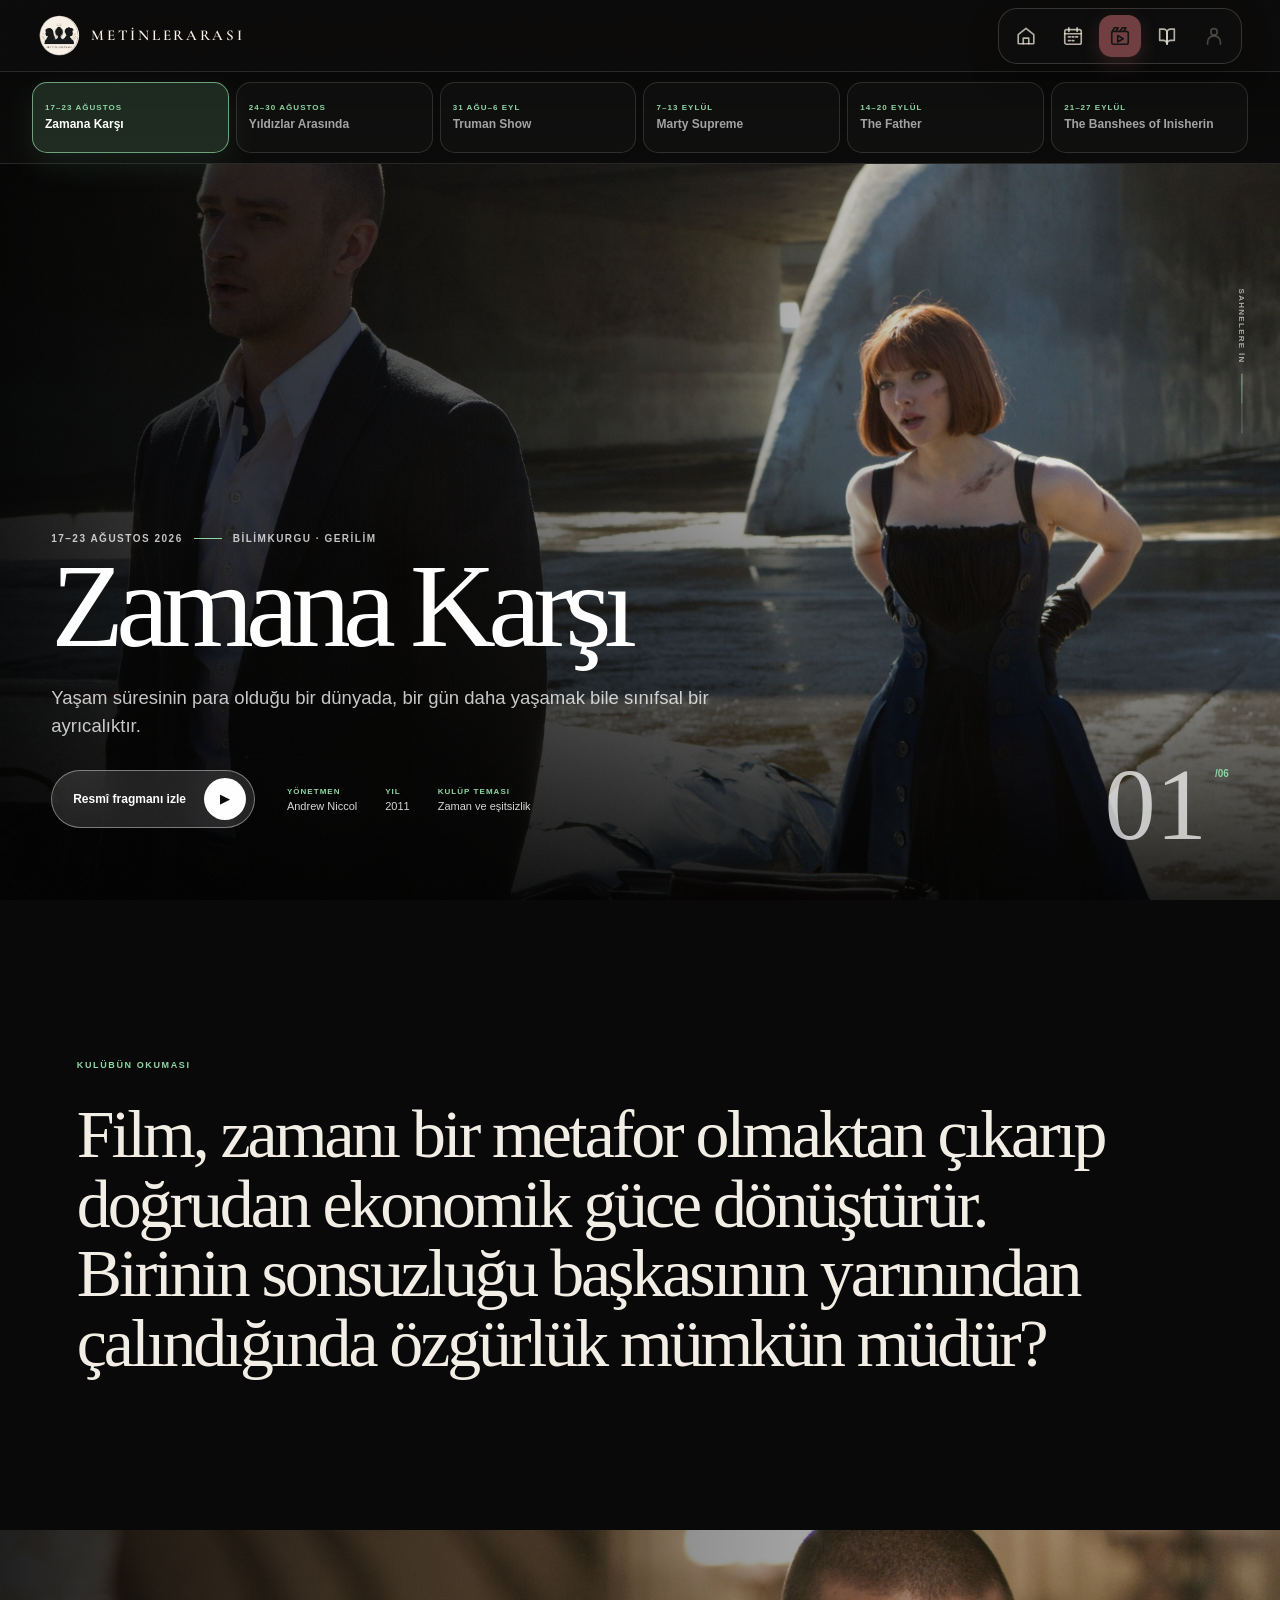
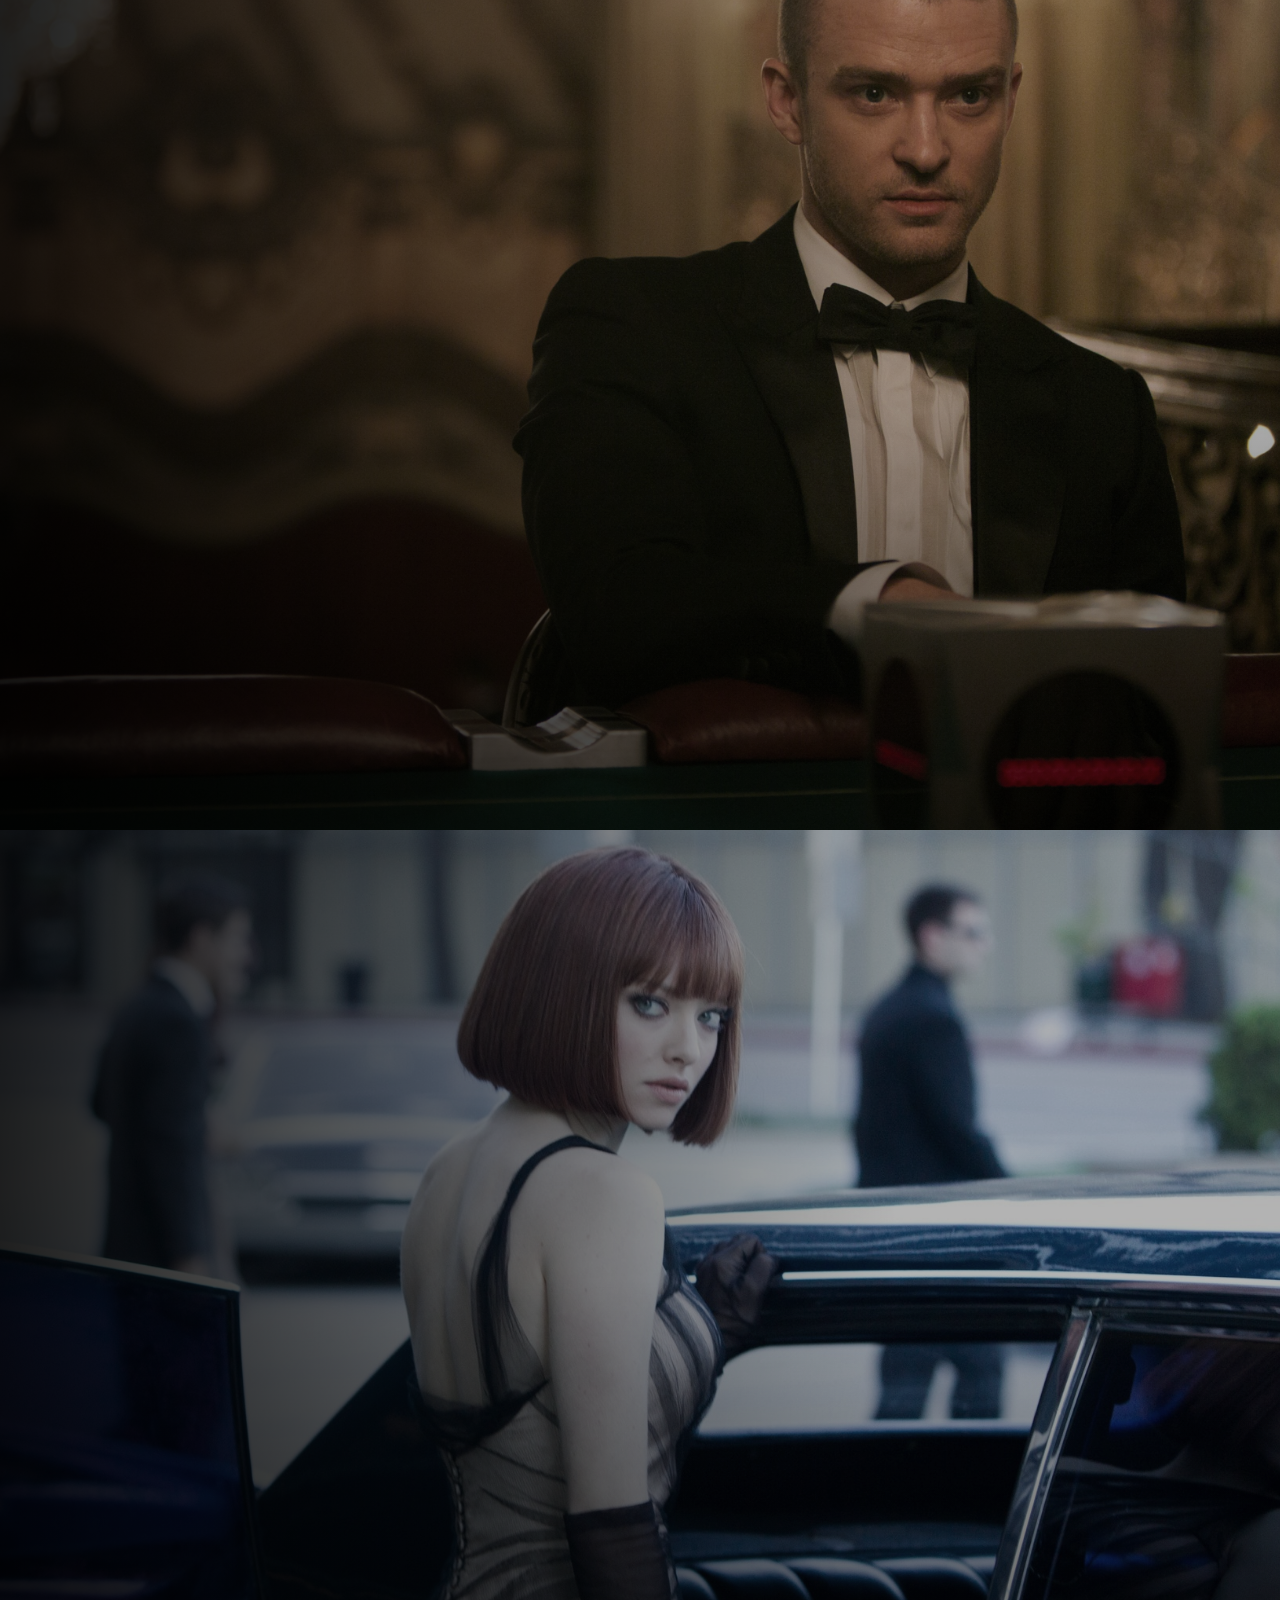
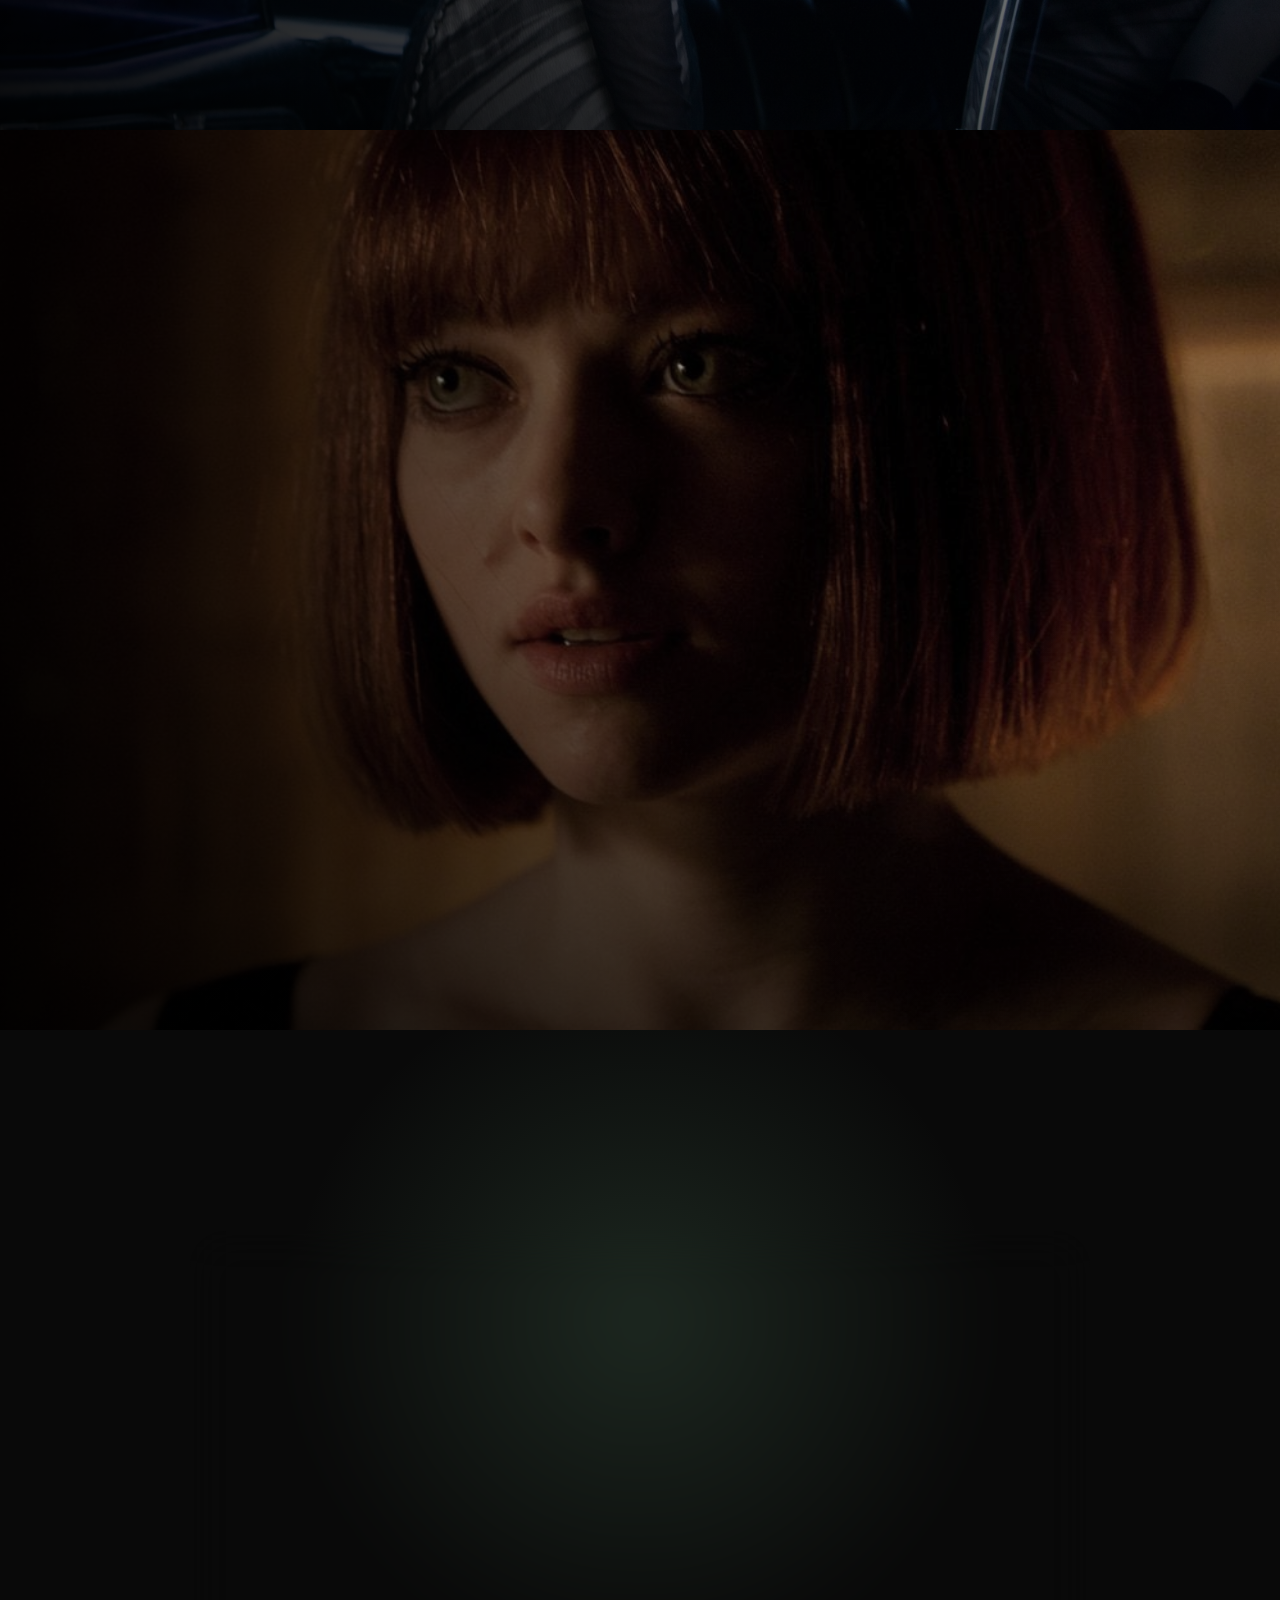
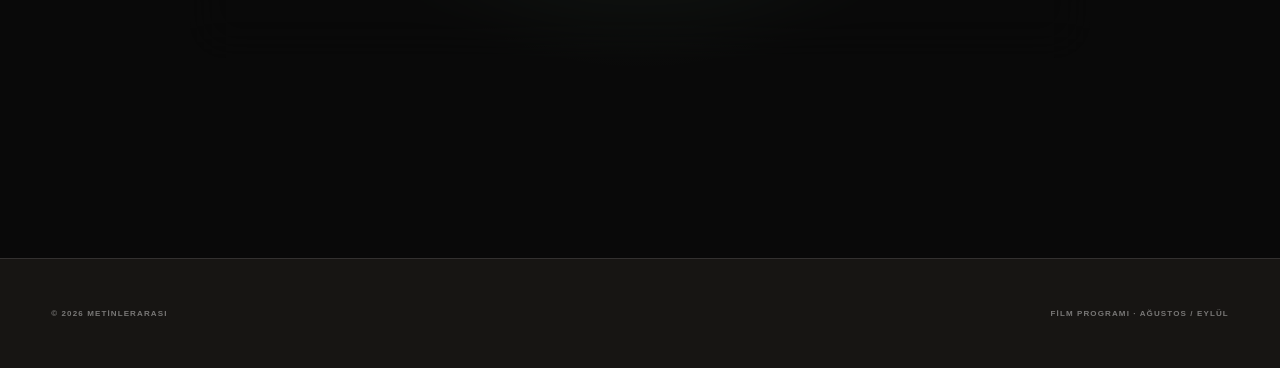
==== commit 1a8b29d9: "Sayfa önbellek sürümlerini eşitle" ====
--- a/ayin-filmi.html
+++ b/ayin-filmi.html
@@ -101,7 +101,7 @@
 
     <footer class="film-cinema-footer"><span>© 2026 METİNLERARASI</span><span>FİLM PROGRAMI · AĞUSTOS / EYLÜL</span></footer>
 
-    <script src="site.js?v=20260816-7"></script>
+    <script src="site.js?v=20260816-8"></script>
     <script src="film-page-v3.js?v=20260816-1"></script>
   </body>
 </html>
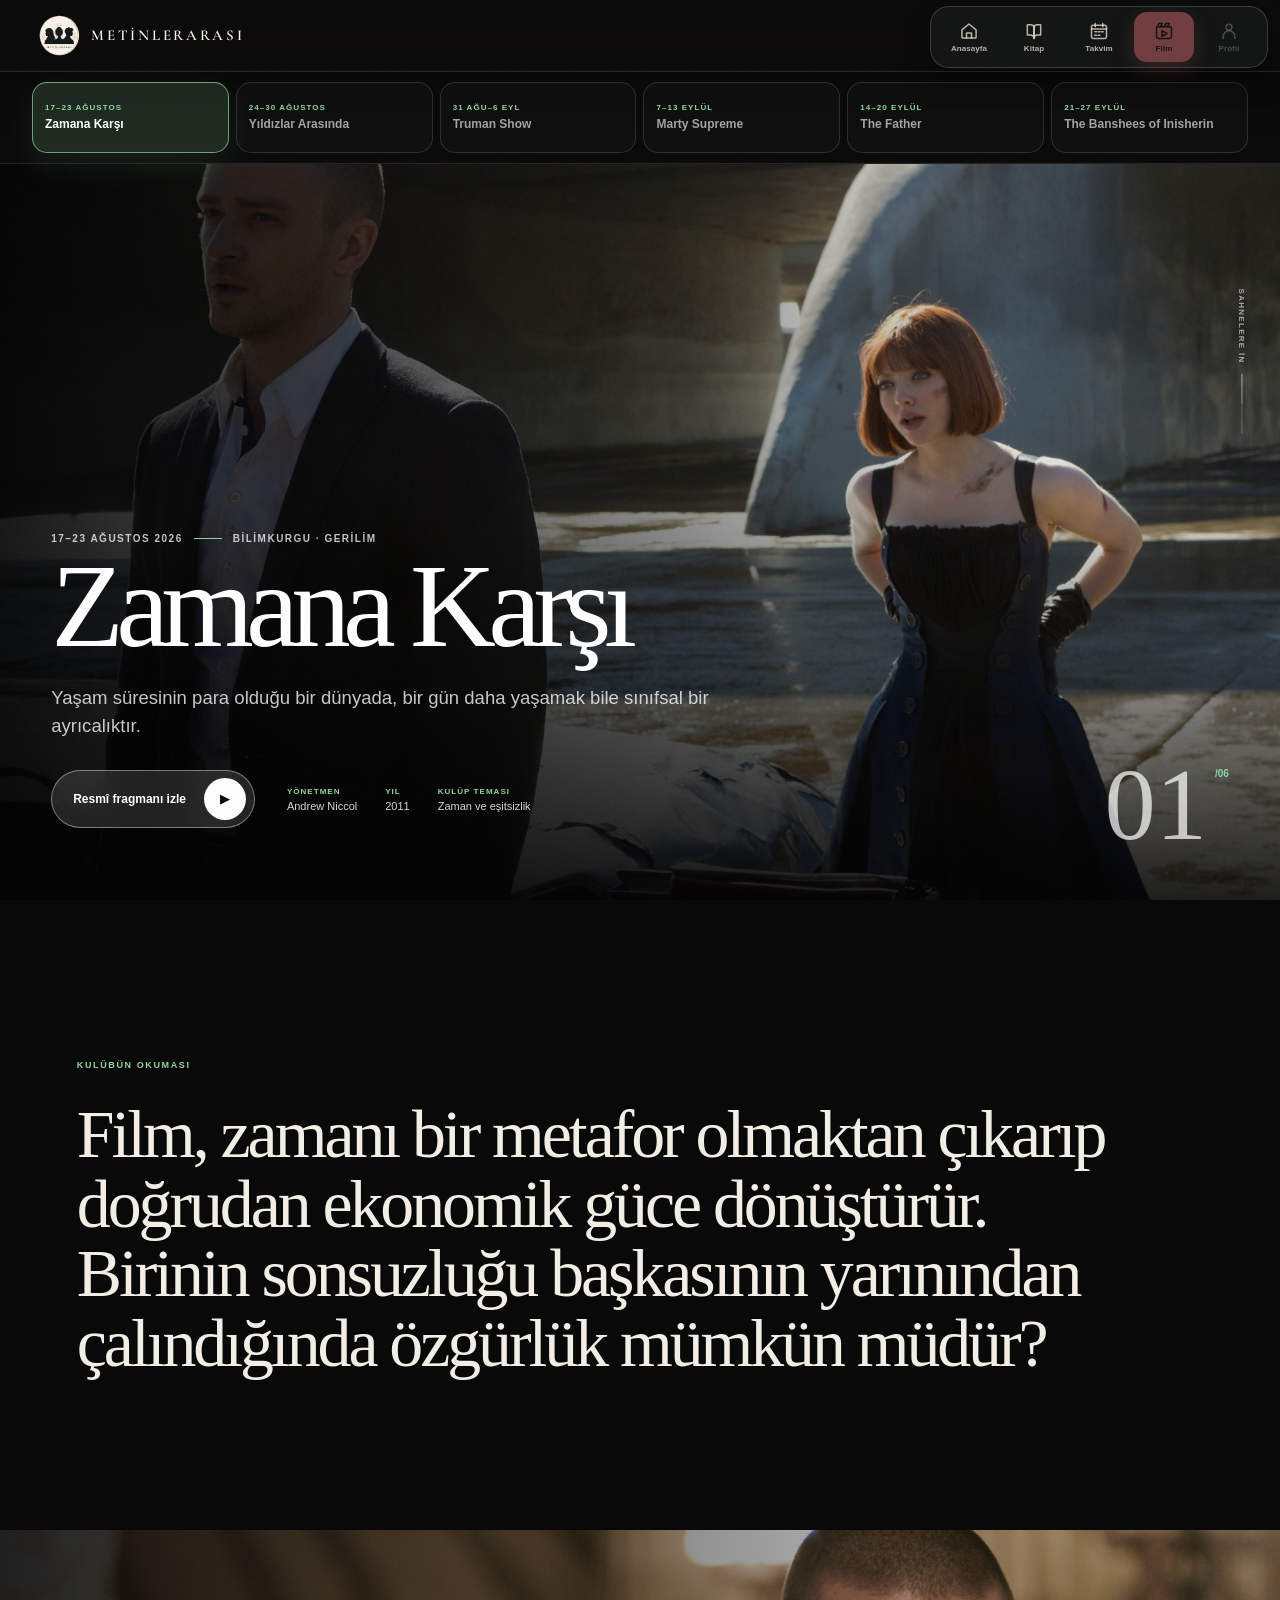
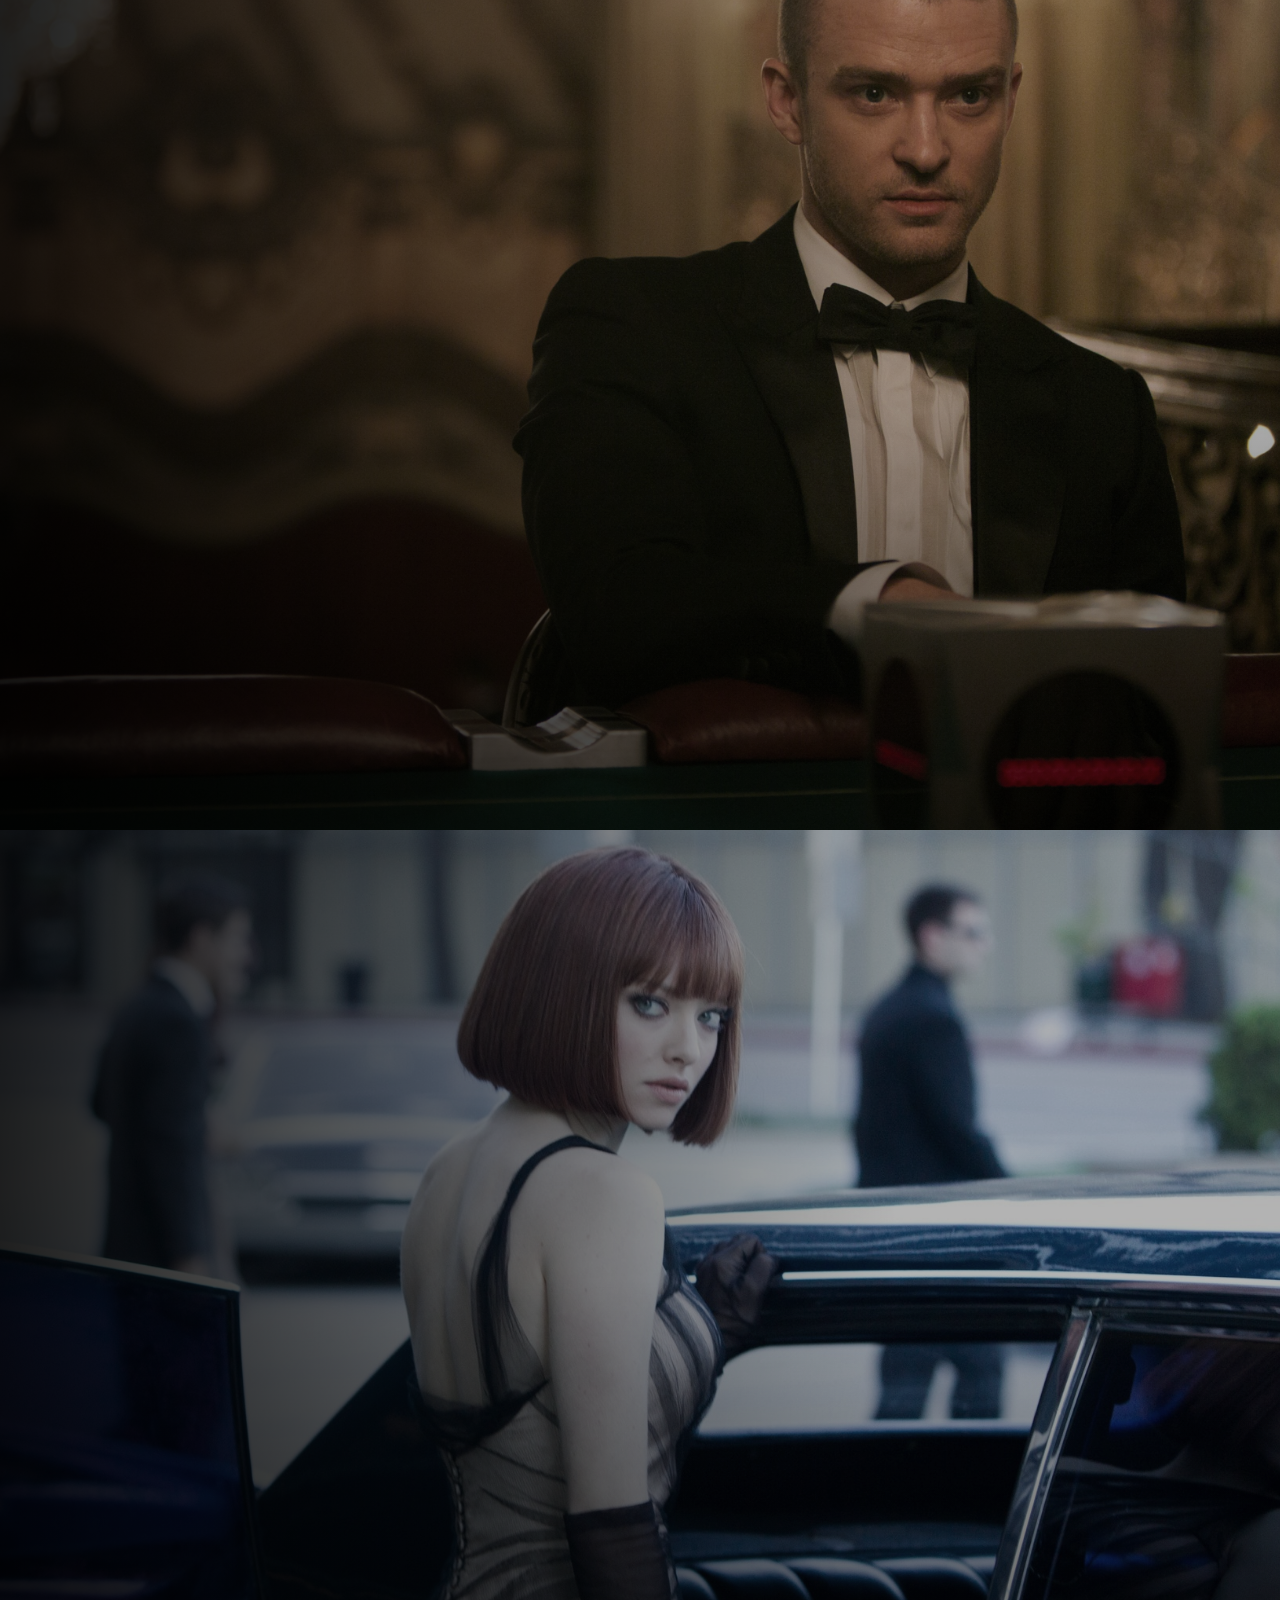
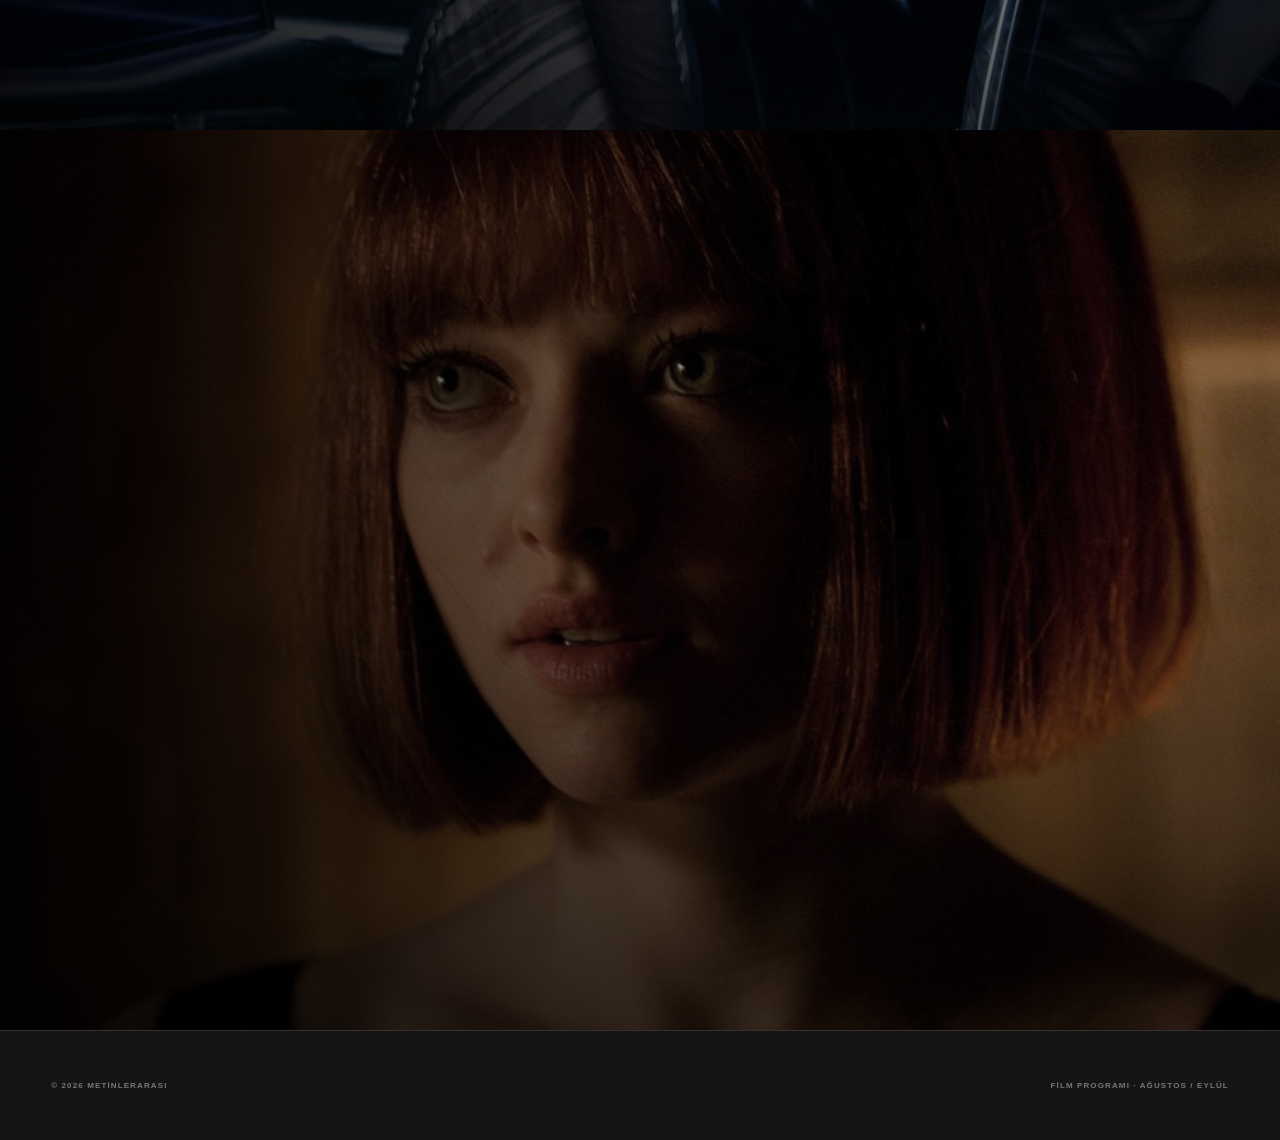
==== commit fef55064: "Navigasyonu sabitle ve mobil film görsellerini düzelt" ====
--- a/ayin-filmi.html
+++ b/ayin-filmi.html
@@ -6,8 +6,8 @@
     <meta name="theme-color" content="#090909" />
     <title>Filmler — Metinlerarası</title>
     <link rel="stylesheet" href="site.css?v=20260814-3" />
-    <link rel="stylesheet" href="icon-nav.css?v=20260816-1" />
-    <link rel="stylesheet" href="film-page-v3.css?v=20260816-1" />
+    <link rel="stylesheet" href="icon-nav.css?v=20260816-2" />
+    <link rel="stylesheet" href="film-page-v3.css?v=20260816-2" />
   </head>
   <body class="film-cinema-page">
     <header class="topbar film-cinema-header">
@@ -89,19 +89,11 @@
         </figure>
       </section>
 
-      <section class="film-trailer-finale">
-        <div class="film-trailer-card">
-          <small>HAFTANIN FİLMİ · RESMÎ FRAGMAN</small>
-          <h2 data-film-finale-title>Zamana Karşı</h2>
-          <p>Film gecesinden önce dünyasına kısa bir giriş yap.</p>
-          <a data-film-trailer href="https://www.youtube.com/watch?v=xhYUaR5QiUs" target="_blank" rel="noreferrer"><span>YouTube’da fragmanı aç</span><b>↗</b></a>
-        </div>
-      </section>
     </main>
 
     <footer class="film-cinema-footer"><span>© 2026 METİNLERARASI</span><span>FİLM PROGRAMI · AĞUSTOS / EYLÜL</span></footer>
 
-    <script src="site.js?v=20260816-8"></script>
-    <script src="film-page-v3.js?v=20260816-1"></script>
+    <script src="site.js?v=20260816-9"></script>
+    <script src="film-page-v3.js?v=20260816-2"></script>
   </body>
 </html>
--- a/icon-nav.css
+++ b/icon-nav.css
@@ -3,8 +3,13 @@
   display: flex;
   align-items: center;
   gap: 5px;
-  margin-left: auto;
-  padding: 6px;
+  position: fixed;
+  z-index: 96;
+  top: 6px;
+  right: 12px;
+  left: auto;
+  margin: 0;
+  padding: 5px 8px;
   border: 1px solid color-mix(in srgb, var(--ink) 15%, transparent);
   border-radius: 19px;
   background: var(--nav-surface);
@@ -16,11 +21,14 @@
 .icon-nav a,
 .icon-nav button {
   position: relative;
-  width: 42px;
-  height: 42px;
-  flex: 0 0 42px;
-  display: grid;
-  place-items: center;
+  width: 60px;
+  height: 50px;
+  flex: 0 0 60px;
+  display: flex;
+  flex-direction: column;
+  align-items: center;
+  justify-content: center;
+  gap: 4px;
   border: 0;
   border-radius: 13px;
   background: transparent;
@@ -34,8 +42,8 @@
 }
 
 .icon-nav svg {
-  width: 22px;
-  height: 22px;
+  width: 20px;
+  height: 20px;
   fill: none;
   stroke: currentColor;
   stroke-width: 1.8;
@@ -45,15 +53,17 @@
 }
 
 .icon-nav span {
-  position: absolute;
-  width: 1px;
-  height: 1px;
+  position: static;
+  width: auto;
+  height: auto;
   padding: 0;
-  margin: -1px;
-  overflow: hidden;
-  clip: rect(0, 0, 0, 0);
+  margin: 0;
+  overflow: visible;
+  clip: auto;
   white-space: nowrap;
   border: 0;
+  font: 600 8px/1 Arial, Helvetica, sans-serif;
+  letter-spacing: 0.01em;
 }
 
 .icon-nav a:hover,
@@ -82,7 +92,15 @@
 
 .topbar .back-home {
   margin-left: auto;
-  margin-right: 14px;
+  margin-right: 0;
+}
+
+.topbar .brand { order: 0; }
+.topbar .icon-nav { order: 1; }
+.topbar .back-home { order: 2; }
+
+@media (min-width: 761px) {
+  body.has-icon-navigation .topbar .back-home { display: none; }
 }
 
 html[data-theme="dark"] .icon-nav {
@@ -103,12 +121,14 @@
   .icon-nav {
     position: fixed;
     z-index: 78;
+    top: auto;
+    right: auto;
     left: 50%;
     bottom: max(12px, env(safe-area-inset-bottom));
     width: min(356px, calc(100vw - 24px));
-    height: 66px;
+    height: 72px;
     margin: 0;
-    padding: 7px 8px;
+    padding: 6px 8px;
     justify-content: space-around;
     transform: translateX(-50%);
     border-radius: 22px;
@@ -117,16 +137,19 @@
 
   .icon-nav a,
   .icon-nav button {
-    width: 48px;
-    height: 48px;
-    flex-basis: 48px;
+    width: 58px;
+    height: 58px;
+    flex-basis: 58px;
+    gap: 5px;
     border-radius: 15px;
   }
 
   .icon-nav svg {
-    width: 23px;
-    height: 23px;
+    width: 22px;
+    height: 22px;
   }
+
+  .icon-nav span { font-size: 7.5px; }
 
   .icon-nav a:hover,
   .icon-nav a:focus-visible {
@@ -152,9 +175,9 @@
 
   .icon-nav a,
   .icon-nav button {
-    width: 45px;
-    height: 45px;
-    flex-basis: 45px;
+    width: 55px;
+    height: 56px;
+    flex-basis: 55px;
   }
 }
 
--- a/film-page-v3.css
+++ b/film-page-v3.css
@@ -108,13 +108,6 @@
 .film-scene h2 { margin: 13px 0 18px; font: 400 clamp(55px, 7vw, 104px)/.9 Georgia,"Times New Roman",serif; letter-spacing: -.055em; }
 .film-scene p { max-width: 520px; margin: 0; color: rgba(255,255,255,.74); font-size: clamp(15px,1.35vw,20px); line-height: 1.55; }
 
-.film-trailer-finale { min-height: 92svh; display: grid; place-items: center; padding: 90px 24px; background: radial-gradient(circle at 50% 35%, rgba(var(--film-accent-rgb),.15), transparent 42%), #090909; }
-.film-trailer-card { width: min(900px, 100%); padding: clamp(34px,6vw,76px); text-align: center; border: 1px solid rgba(255,255,255,.17); border-radius: 36px; background: rgba(255,255,255,.055); box-shadow: inset 0 1px rgba(255,255,255,.14), 0 40px 100px rgba(0,0,0,.38); backdrop-filter: blur(24px); -webkit-backdrop-filter: blur(24px); }
-.film-trailer-card small { color: var(--film-accent); font: 700 9px Arial,sans-serif; letter-spacing: .18em; }
-.film-trailer-card h2 { margin: 24px auto 16px; font: 400 clamp(55px,8vw,115px)/.87 Georgia,"Times New Roman",serif; letter-spacing: -.06em; }
-.film-trailer-card p { color: rgba(255,255,255,.6); }
-.film-trailer-card a { width: min(360px,100%); margin: 32px auto 0; padding: 9px 9px 9px 24px; display: flex; align-items: center; justify-content: space-between; border-radius: 100px; background: #f3f0e7; color: #0b0b0b; font-weight: 700; }
-.film-trailer-card a b { display:grid;place-items:center;width:44px;height:44px;border-radius:50%;background:#0b0b0b;color:#fff; }
 .film-cinema-footer { min-height: 110px; padding: 0 4vw; display:flex;justify-content:space-between;align-items:center;border-top:1px solid rgba(255,255,255,.12);color:rgba(255,255,255,.42);font:700 8px Arial,sans-serif;letter-spacing:.14em; }
 
 @keyframes filmHeroBreathe { to { transform: scale(1.07) translate3d(-.7%, -.4%, 0); } }
@@ -142,10 +135,23 @@
   .film-week { flex-basis: 158px; padding:8px 10px; border-radius:13px; }
   .film-week small { font-size:7px; }
   .film-week strong { font-size:11px; }
-  .film-cinema-hero { min-height: calc(100svh - var(--film-header-height) - var(--film-picker-height)); }
-  .film-cinema-hero-image { object-position:center center; }
-  .film-cinema-shade { background:linear-gradient(0deg,rgba(0,0,0,.94),rgba(0,0,0,.12) 78%),linear-gradient(90deg,rgba(0,0,0,.4),transparent); }
-  .film-cinema-copy { width:calc(100% - 36px); margin:0 18px 34px; }
+  .film-cinema-hero { min-height: calc(min(42svh, 360px) + 430px); }
+  .film-cinema-hero-image {
+    top: 0;
+    bottom: auto;
+    width: 100%;
+    height: min(42svh, 360px);
+    object-fit: contain;
+    object-position: center;
+    background: #090909;
+    transform: none;
+    animation: filmMobileReveal 1.1s ease both;
+  }
+  .film-cinema-shade {
+    background:
+      linear-gradient(0deg, #090909 0%, #090909 43%, rgba(9,9,9,.12) 68%, rgba(9,9,9,.04) 100%);
+  }
+  .film-cinema-copy { width:calc(100% - 36px); margin:0 18px 28px; }
   .film-cinema-kicker { flex-wrap:wrap; font-size:8px; gap:8px; }
   .film-cinema-copy h1 { max-width:100%; font-size:clamp(53px,17vw,82px); line-height:.86; }
   .film-cinema-logline { margin-top:18px; font-size:14px; line-height:1.45; }
@@ -158,15 +164,33 @@
   .film-scroll-cue { display:none; }
   .film-reading { min-height:65vh; padding:10vh 20px; }
   .film-reading p { font-size:clamp(37px,11vw,56px); }
-  .film-scene { height:86svh; }
-  .film-scene-shade { background:linear-gradient(0deg,rgba(0,0,0,.86),transparent 70%); }
+  .film-scene {
+    height: auto;
+    min-height: 82svh;
+    background: #090909;
+  }
+  .film-scene img {
+    top: 0;
+    bottom: auto;
+    width: 100%;
+    height: min(42svh, 360px);
+    object-fit: contain;
+    object-position: center;
+    background: #090909;
+    transform: none;
+    filter: saturate(.88) brightness(.9);
+  }
+  .film-scene.is-visible img { transform:none; filter:saturate(1) brightness(.95); }
+  .film-scene-shade { background:linear-gradient(0deg,#090909 0%,#090909 38%,rgba(9,9,9,.08) 70%); }
   .film-scene figcaption { left:20px;right:20px;bottom:8vh;width:auto; }
   .film-scene h2 { font-size:clamp(48px,14vw,70px); }
   .film-scene p { font-size:14px; }
-  .film-trailer-finale { min-height:76svh; padding:70px 16px; }
-  .film-trailer-card { border-radius:25px; padding:42px 22px; }
-  .film-trailer-card h2 { font-size:clamp(48px,15vw,72px); }
   .film-cinema-footer { padding:24px 18px 100px; min-height:150px; align-items:flex-start; flex-direction:column; justify-content:center; gap:12px; }
+}
+
+@keyframes filmMobileReveal {
+  from { opacity: 0; transform: scale(.96); }
+  to { opacity: 1; transform: none; }
 }
 
 @media (prefers-reduced-motion: reduce) {
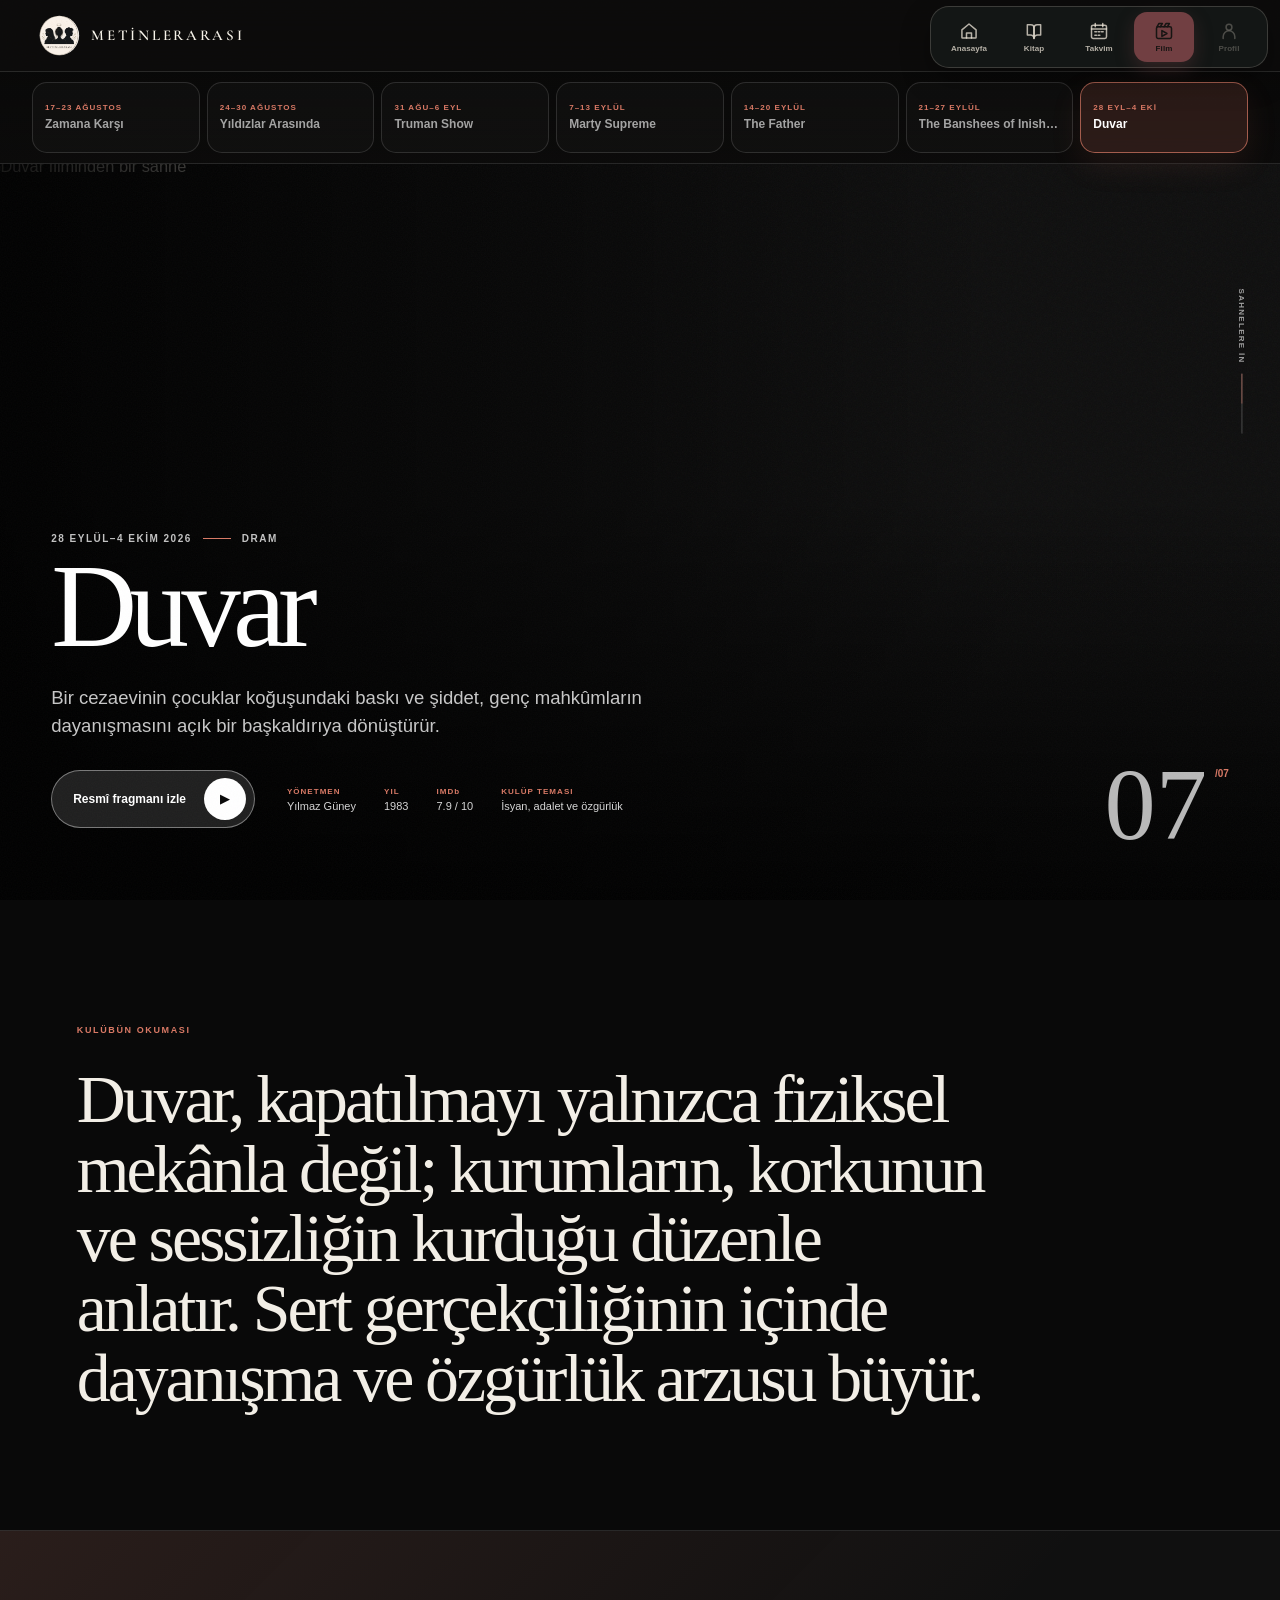
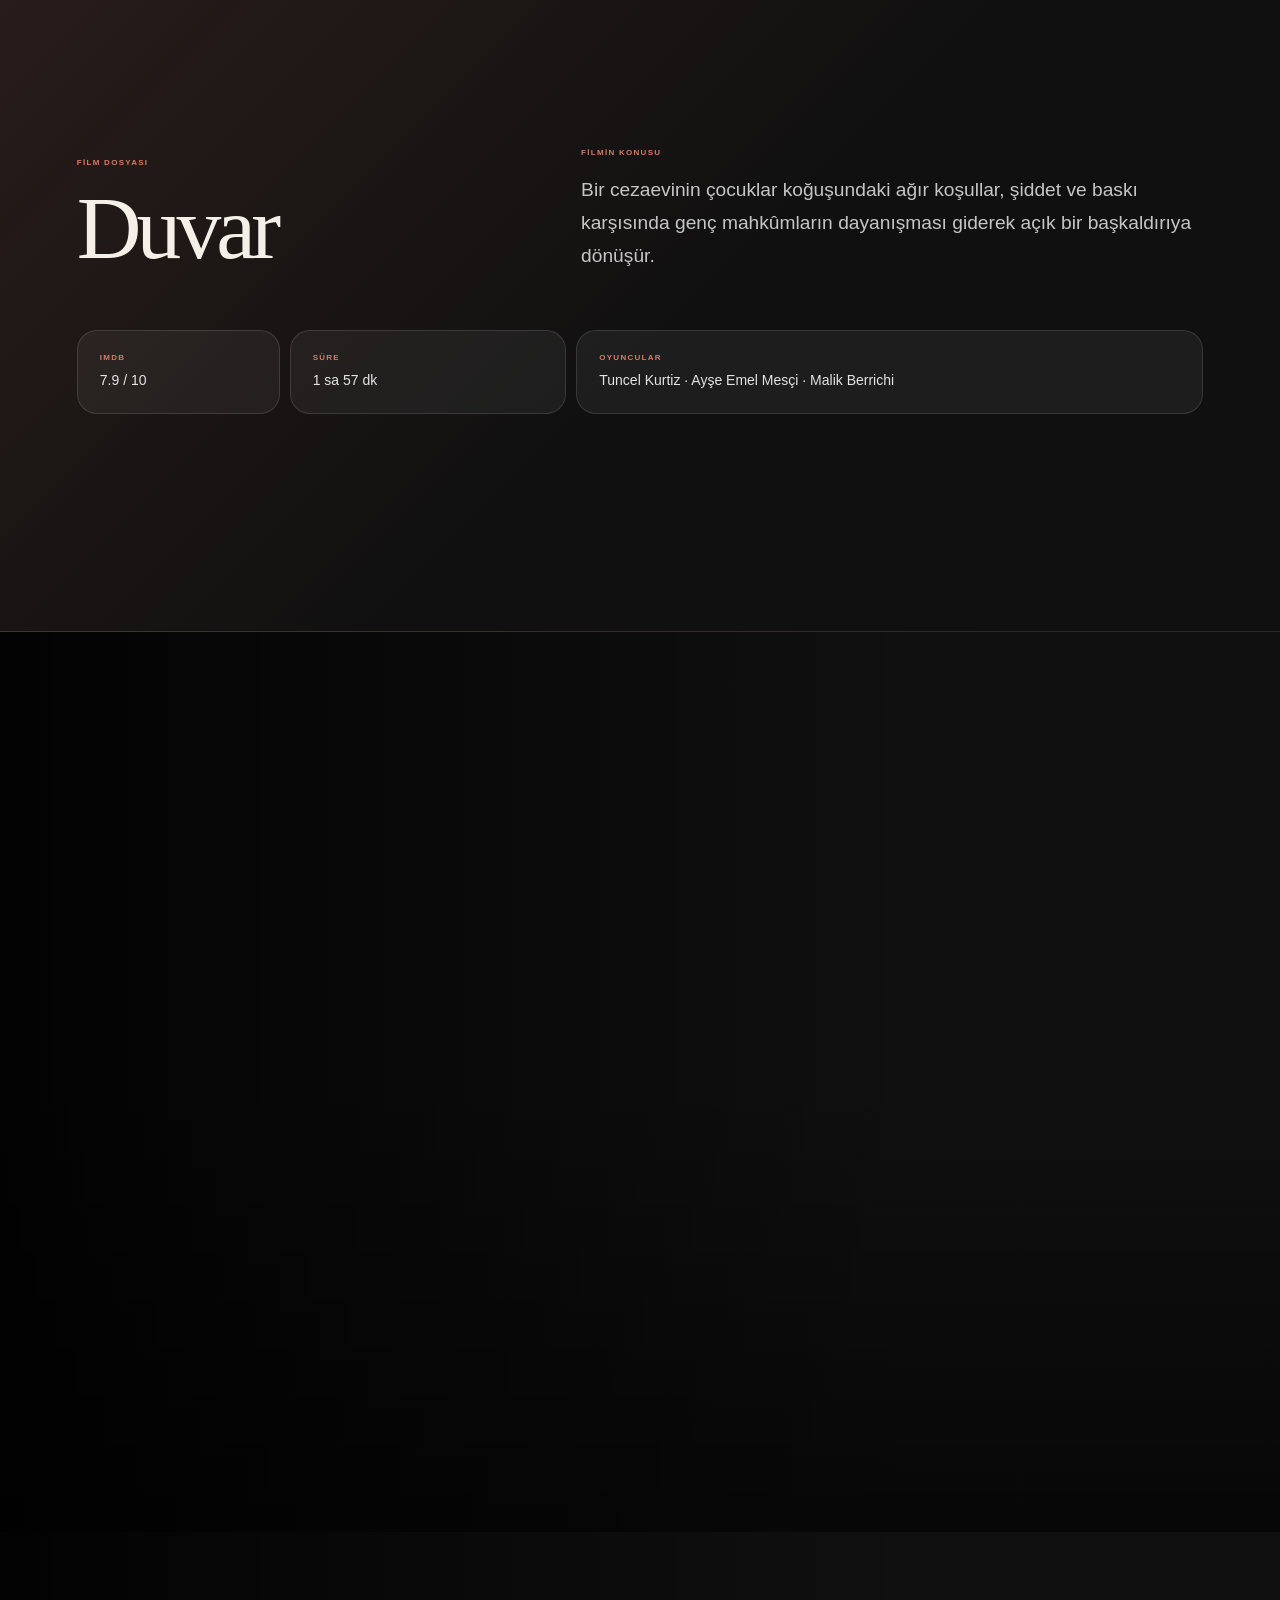
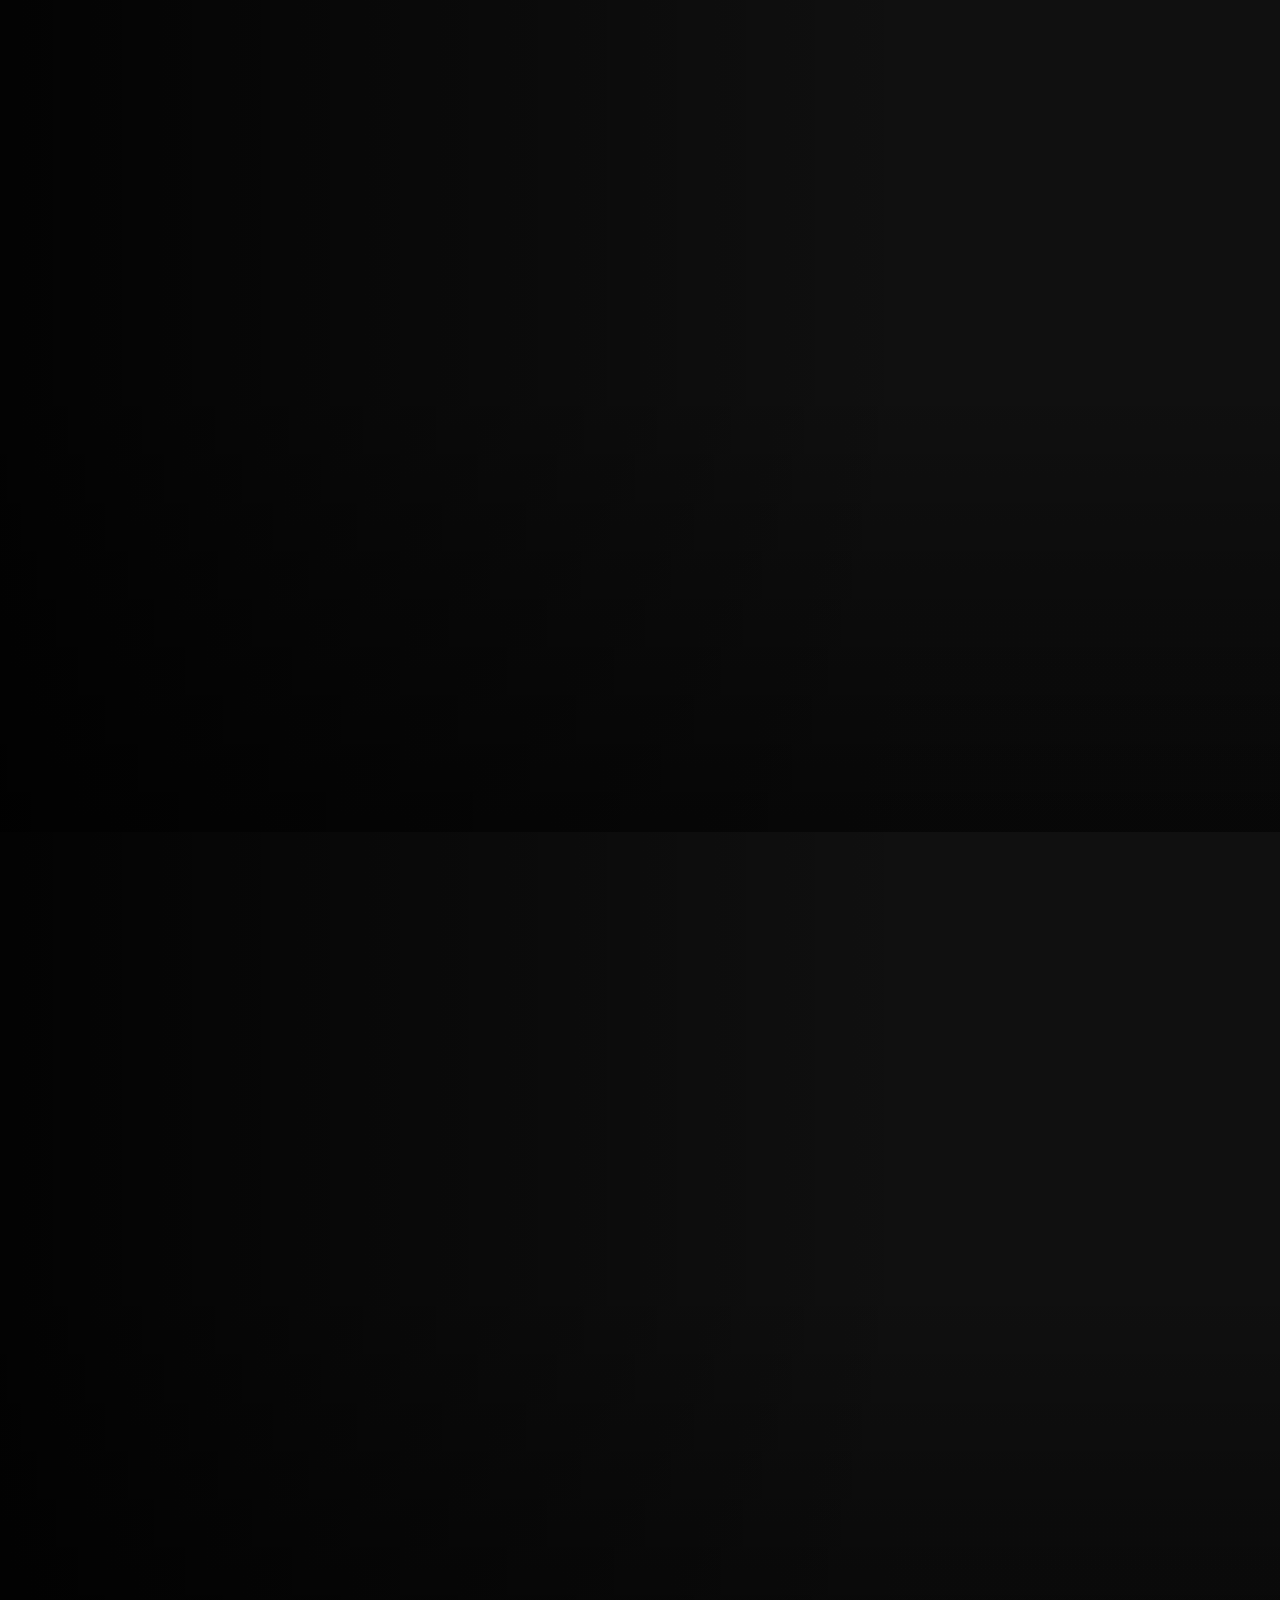
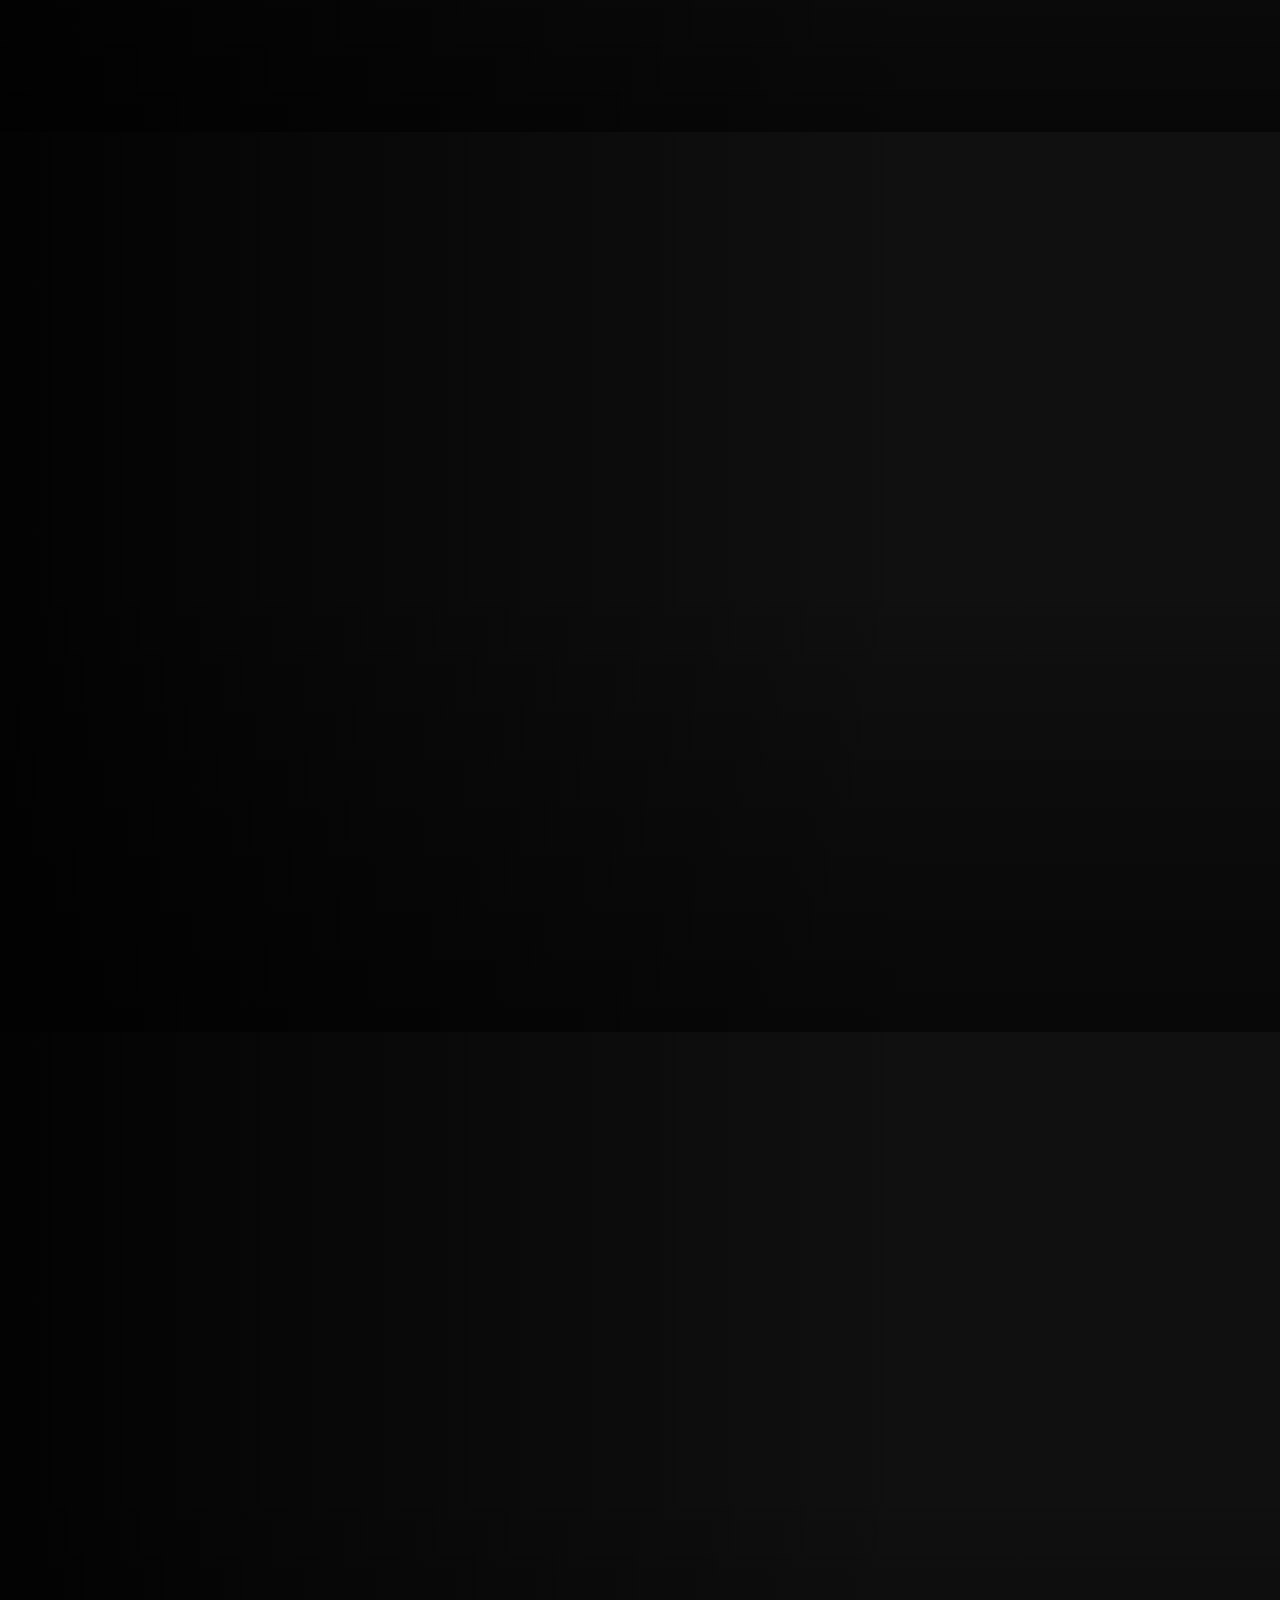
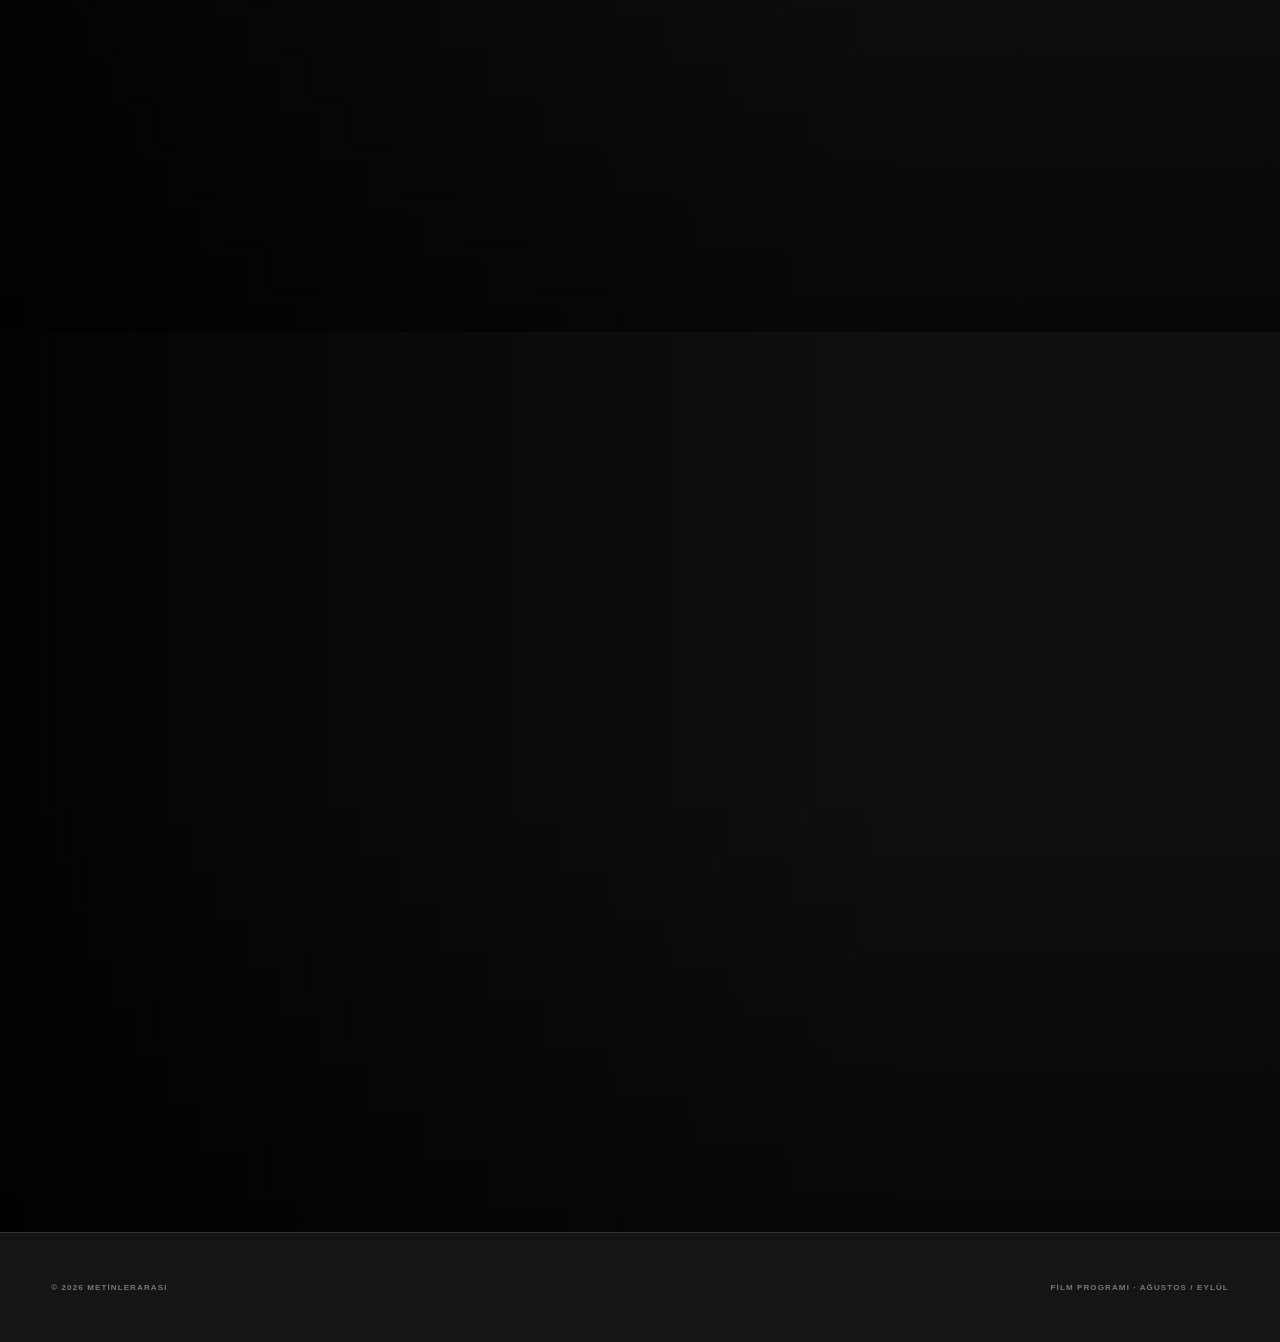
==== commit afcf4806: "Kitap ve film programlarini guncelle" ====
--- a/ayin-filmi.html
+++ b/ayin-filmi.html
@@ -7,7 +7,7 @@
     <title>Filmler — Metinlerarası</title>
     <link rel="stylesheet" href="site.css?v=20260814-3" />
     <link rel="stylesheet" href="icon-nav.css?v=20260816-2" />
-    <link rel="stylesheet" href="film-page-v3.css?v=20260816-2" />
+    <link rel="stylesheet" href="film-page-v3.css?v=20260828-4" />
   </head>
   <body class="film-cinema-page">
     <header class="topbar film-cinema-header">
@@ -37,6 +37,9 @@
         <button class="film-week" type="button" data-film="banshees" aria-pressed="false">
           <small>21–27 EYLÜL</small><strong>The Banshees of Inisherin</strong>
         </button>
+        <button class="film-week" type="button" data-film="duvar" aria-pressed="false">
+          <small>28 EYL–4 EKİ</small><strong>Duvar</strong>
+        </button>
       </div>
     </nav>
 
@@ -45,7 +48,7 @@
         <img class="film-cinema-hero-image" data-film-hero src="assets/in-time-01.jpg" alt="Zamana Karşı filminden bir sahne" />
         <div class="film-cinema-shade" aria-hidden="true"></div>
         <div class="film-cinema-grain" aria-hidden="true"></div>
-        <div class="film-cinema-index" aria-hidden="true"><span data-film-index>01</span><i>/06</i></div>
+        <div class="film-cinema-index" aria-hidden="true"><span data-film-index>01</span><i>/07</i></div>
         <div class="film-cinema-copy">
           <div class="film-cinema-kicker"><span data-film-date>17–23 Ağustos 2026</span><i></i><span data-film-genre>Bilimkurgu · Gerilim</span></div>
           <h1 id="film-title" data-film-title>Zamana Karşı</h1>
@@ -57,6 +60,7 @@
             <div class="film-cinema-facts">
               <span><small>YÖNETMEN</small><b data-film-director>Andrew Niccol</b></span>
               <span><small>YIL</small><b data-film-year>2011</b></span>
+              <span><small>IMDb</small><b data-film-imdb>6.7 / 10</b></span>
               <span><small>KULÜP TEMASI</small><b data-film-theme>Zaman ve eşitsizlik</b></span>
             </div>
           </div>
@@ -69,6 +73,16 @@
           <span>KULÜBÜN OKUMASI</span>
           <p data-film-reading>Film, zamanı bir metafor olmaktan çıkarıp doğrudan ekonomik güce dönüştürür. Birinin sonsuzluğu başkasının yarınından çalındığında özgürlük mümkün müdür?</p>
         </div>
+      </section>
+
+      <section class="film-info-panel" aria-label="Film hakkında ayrıntılı bilgi">
+        <div class="film-info-heading"><small>FİLM DOSYASI</small><h2 data-film-info-title>Zamana Karşı</h2></div>
+        <div class="film-info-copy"><h3>Filmin konusu</h3><p data-film-synopsis>25 yaşından sonra insanların kalan ömürlerini çalışarak kazandığı bir gelecekte Will Salas, kendisine bırakılan zaman mirasıyla sistemin hedefi olur.</p></div>
+        <dl class="film-info-grid">
+          <div><dt>IMDb</dt><dd data-film-info-imdb>6.7 / 10</dd></div>
+          <div><dt>Süre</dt><dd data-film-runtime>1 sa 49 dk</dd></div>
+          <div><dt>Oyuncular</dt><dd data-film-cast>Justin Timberlake · Amanda Seyfried · Cillian Murphy</dd></div>
+        </dl>
       </section>
 
       <section class="film-scenes" aria-label="Filmden sahneler">
@@ -87,13 +101,16 @@
           <div class="film-scene-shade"></div>
           <figcaption><small data-scene-number>SAHNE 03</small><h2 data-scene-title>Konforun dışına bakmak</h2><p data-scene-copy>Sylvia, sahip olduğu zamanın başkalarının kaybı olduğunu görür.</p></figcaption>
         </figure>
+        <figure class="film-scene" data-scene="3"><img src="assets/in-time-07.jpg" alt="Zamana Karşı filminden sahne" /><div class="film-scene-shade"></div><figcaption><small data-scene-number>SAHNE 04</small><h2 data-scene-title>Sınırı aşmak</h2><p data-scene-copy>İki bölge arasındaki geçiş, eşitsizliğin görünür çizgisidir.</p></figcaption></figure>
+        <figure class="film-scene" data-scene="4"><img src="assets/in-time-08.jpg" alt="Zamana Karşı filminden sahne" /><div class="film-scene-shade"></div><figcaption><small data-scene-number>SAHNE 05</small><h2 data-scene-title>Takip</h2><p data-scene-copy>Zaman muhafızları düzenin bozulmasını engellemeye çalışır.</p></figcaption></figure>
+        <figure class="film-scene" data-scene="5"><img src="assets/in-time-10.jpg" alt="Zamana Karşı filminden sahne" /><div class="film-scene-shade"></div><figcaption><small data-scene-number>SAHNE 06</small><h2 data-scene-title>Yeniden paylaşmak</h2><p data-scene-copy>Özgürlük, zamanı biriktirmek yerine dolaşıma sokmakla başlar.</p></figcaption></figure>
       </section>
 
     </main>
 
     <footer class="film-cinema-footer"><span>© 2026 METİNLERARASI</span><span>FİLM PROGRAMI · AĞUSTOS / EYLÜL</span></footer>
 
-    <script src="site.js?v=20260816-9"></script>
-    <script src="film-page-v3.js?v=20260816-2"></script>
+    <script src="site.js?v=20260828-10"></script>
+    <script src="film-page-v3.js?v=20260828-3"></script>
   </body>
 </html>
--- a/film-page-v3.css
+++ b/film-page-v3.css
@@ -49,7 +49,7 @@
   -webkit-backdrop-filter: blur(18px) saturate(130%);
 }
 
-.film-week-track { display: grid; grid-template-columns: repeat(6, minmax(0, 1fr)); gap: 7px; height: 100%; }
+.film-week-track { display: grid; grid-template-columns: repeat(7, minmax(0, 1fr)); gap: 7px; height: 100%; }
 .film-week {
   min-width: 0;
   border: 1px solid rgba(255,255,255,.13);
@@ -98,6 +98,27 @@
 .film-reading span { color: var(--film-accent); font: 700 9px Arial,sans-serif; letter-spacing: .18em; }
 .film-reading p { max-width: 1050px; margin: 24px 0 0; color: #f2eee6; font: 400 clamp(38px, 5.3vw, 82px)/1.03 Georgia,"Times New Roman",serif; letter-spacing: -.045em; text-wrap: balance; }
 
+.film-info-panel {
+  min-height: 78vh;
+  padding: clamp(70px, 10vw, 150px) 6vw;
+  display: grid;
+  grid-template-columns: minmax(260px, .8fr) minmax(360px, 1.2fr);
+  gap: 42px clamp(40px, 7vw, 110px);
+  align-content: center;
+  background: linear-gradient(135deg, rgba(var(--film-accent-rgb),.13), transparent 55%), #101010;
+  border-top: 1px solid rgba(255,255,255,.1);
+  border-bottom: 1px solid rgba(255,255,255,.1);
+}
+.film-info-heading small,
+.film-info-copy h3,
+.film-info-grid dt { color: var(--film-accent); font: 700 8px Arial,sans-serif; letter-spacing: .16em; text-transform: uppercase; }
+.film-info-heading h2 { margin: 16px 0 0; font: 400 clamp(58px, 7vw, 105px)/.88 Georgia,serif; letter-spacing: -.055em; }
+.film-info-copy h3 { margin: 0 0 17px; }
+.film-info-copy p { margin: 0; color: rgba(255,255,255,.76); font-size: clamp(16px,1.5vw,21px); line-height: 1.7; }
+.film-info-grid { grid-column: 1 / -1; margin: 16px 0 0; display: grid; grid-template-columns: .55fr .75fr 1.7fr; gap: 10px; }
+.film-info-grid div { min-width: 0; padding: 22px; background: rgba(255,255,255,.055); border: 1px solid rgba(255,255,255,.12); border-radius: 20px; }
+.film-info-grid dd { margin: 8px 0 0; overflow-wrap: anywhere; color: rgba(255,255,255,.88); font: 500 14px/1.45 Arial,sans-serif; }
+
 .film-scene { position: relative; height: 100svh; margin: 0; overflow: hidden; background: #111; }
 .film-scene img { position: absolute; inset: 0; width: 100%; height: 100%; object-fit: cover; transform: scale(1.14); filter: saturate(.7) brightness(.76); transition: transform 1.7s cubic-bezier(.2,.75,.2,1), filter 1.2s ease; }
 .film-scene.is-visible img { transform: scale(1); filter: saturate(.92) brightness(.82); }
@@ -126,12 +147,12 @@
 }
 
 @media (max-width: 760px) {
-  :root { --film-header-height: 62px; --film-picker-height: 78px; }
+  :root { --film-header-height: 62px; --film-picker-height: 92px; }
   .film-cinema-page { padding-bottom: calc(84px + env(safe-area-inset-bottom)); }
   .film-cinema-header { padding-inline:16px; }
   .film-cinema-header .brand span { font-size:12px; }
   .film-cinema-header .logo { width:36px;height:36px; }
-  .film-week-picker { padding:8px 10px; }
+  .film-week-picker { padding:15px 10px 11px; }
   .film-week { flex-basis: 158px; padding:8px 10px; border-radius:13px; }
   .film-week small { font-size:7px; }
   .film-week strong { font-size:11px; }
@@ -141,8 +162,8 @@
     bottom: auto;
     width: 100%;
     height: min(42svh, 360px);
-    object-fit: contain;
-    object-position: center;
+    object-fit: cover;
+    object-position: 50% 42%;
     background: #090909;
     transform: none;
     animation: filmMobileReveal 1.1s ease both;
@@ -164,6 +185,11 @@
   .film-scroll-cue { display:none; }
   .film-reading { min-height:65vh; padding:10vh 20px; }
   .film-reading p { font-size:clamp(37px,11vw,56px); }
+  .film-info-panel { min-height: auto; padding: 74px 20px; grid-template-columns: 1fr; gap: 34px; }
+  .film-info-heading, .film-info-copy { text-align: center; }
+  .film-info-heading h2 { font-size: clamp(50px,15vw,72px); }
+  .film-info-copy p { font-size: 14px; }
+  .film-info-grid { grid-template-columns: 1fr; }
   .film-scene {
     height: auto;
     min-height: 82svh;
@@ -174,8 +200,8 @@
     bottom: auto;
     width: 100%;
     height: min(42svh, 360px);
-    object-fit: contain;
-    object-position: center;
+    object-fit: cover;
+    object-position: 50% 42%;
     background: #090909;
     transform: none;
     filter: saturate(.88) brightness(.9);
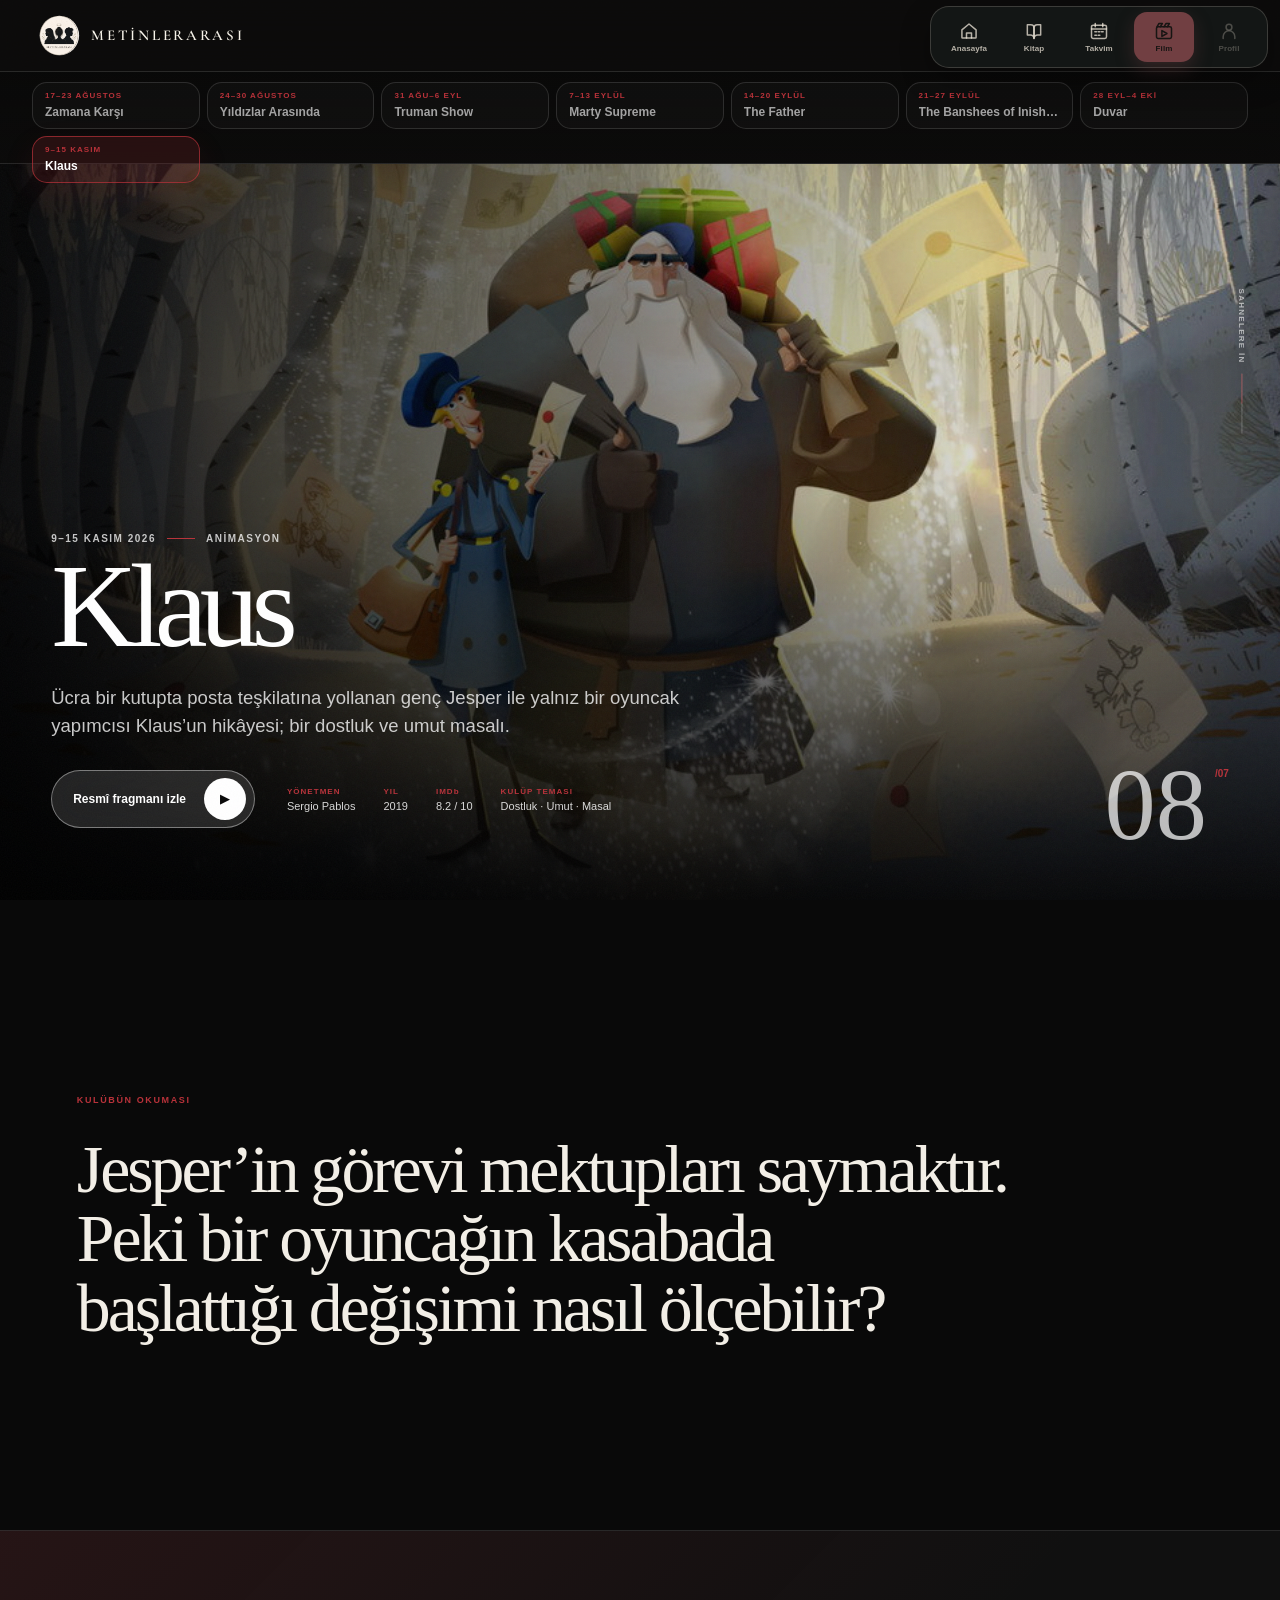
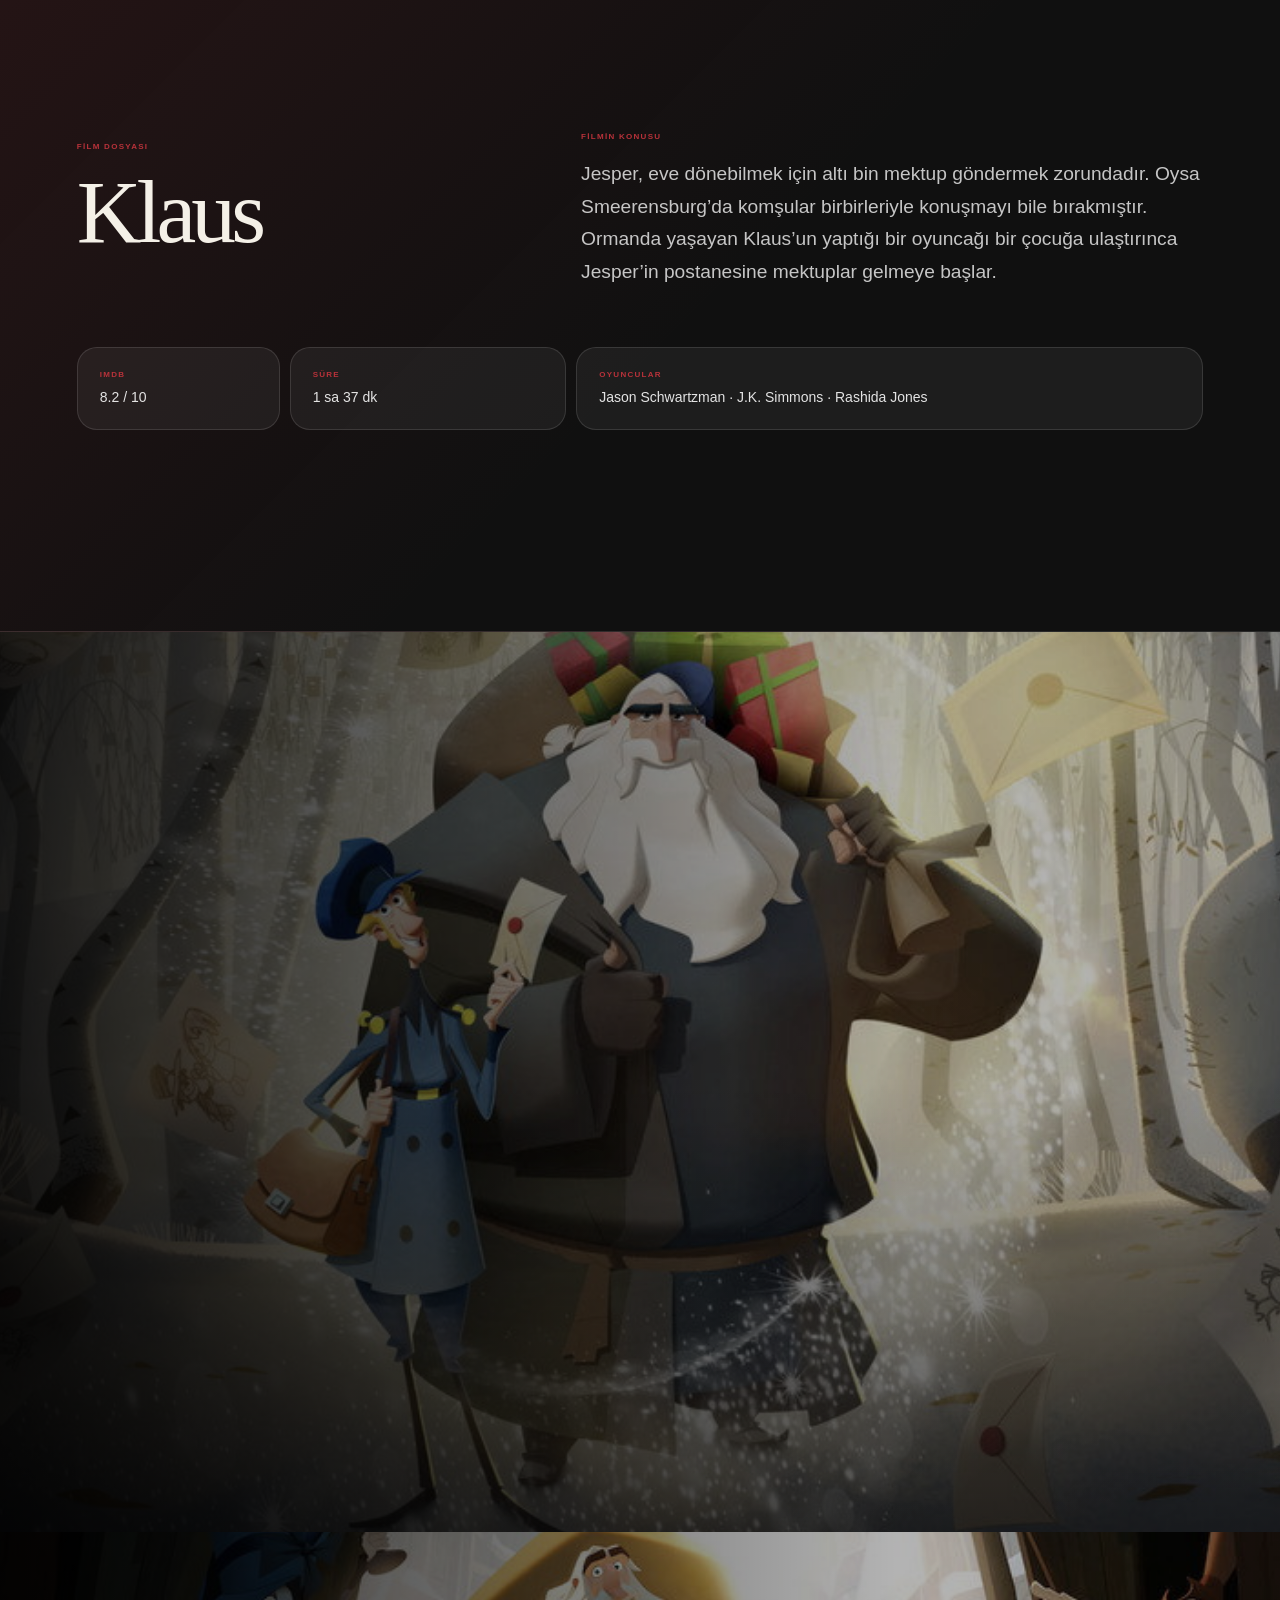
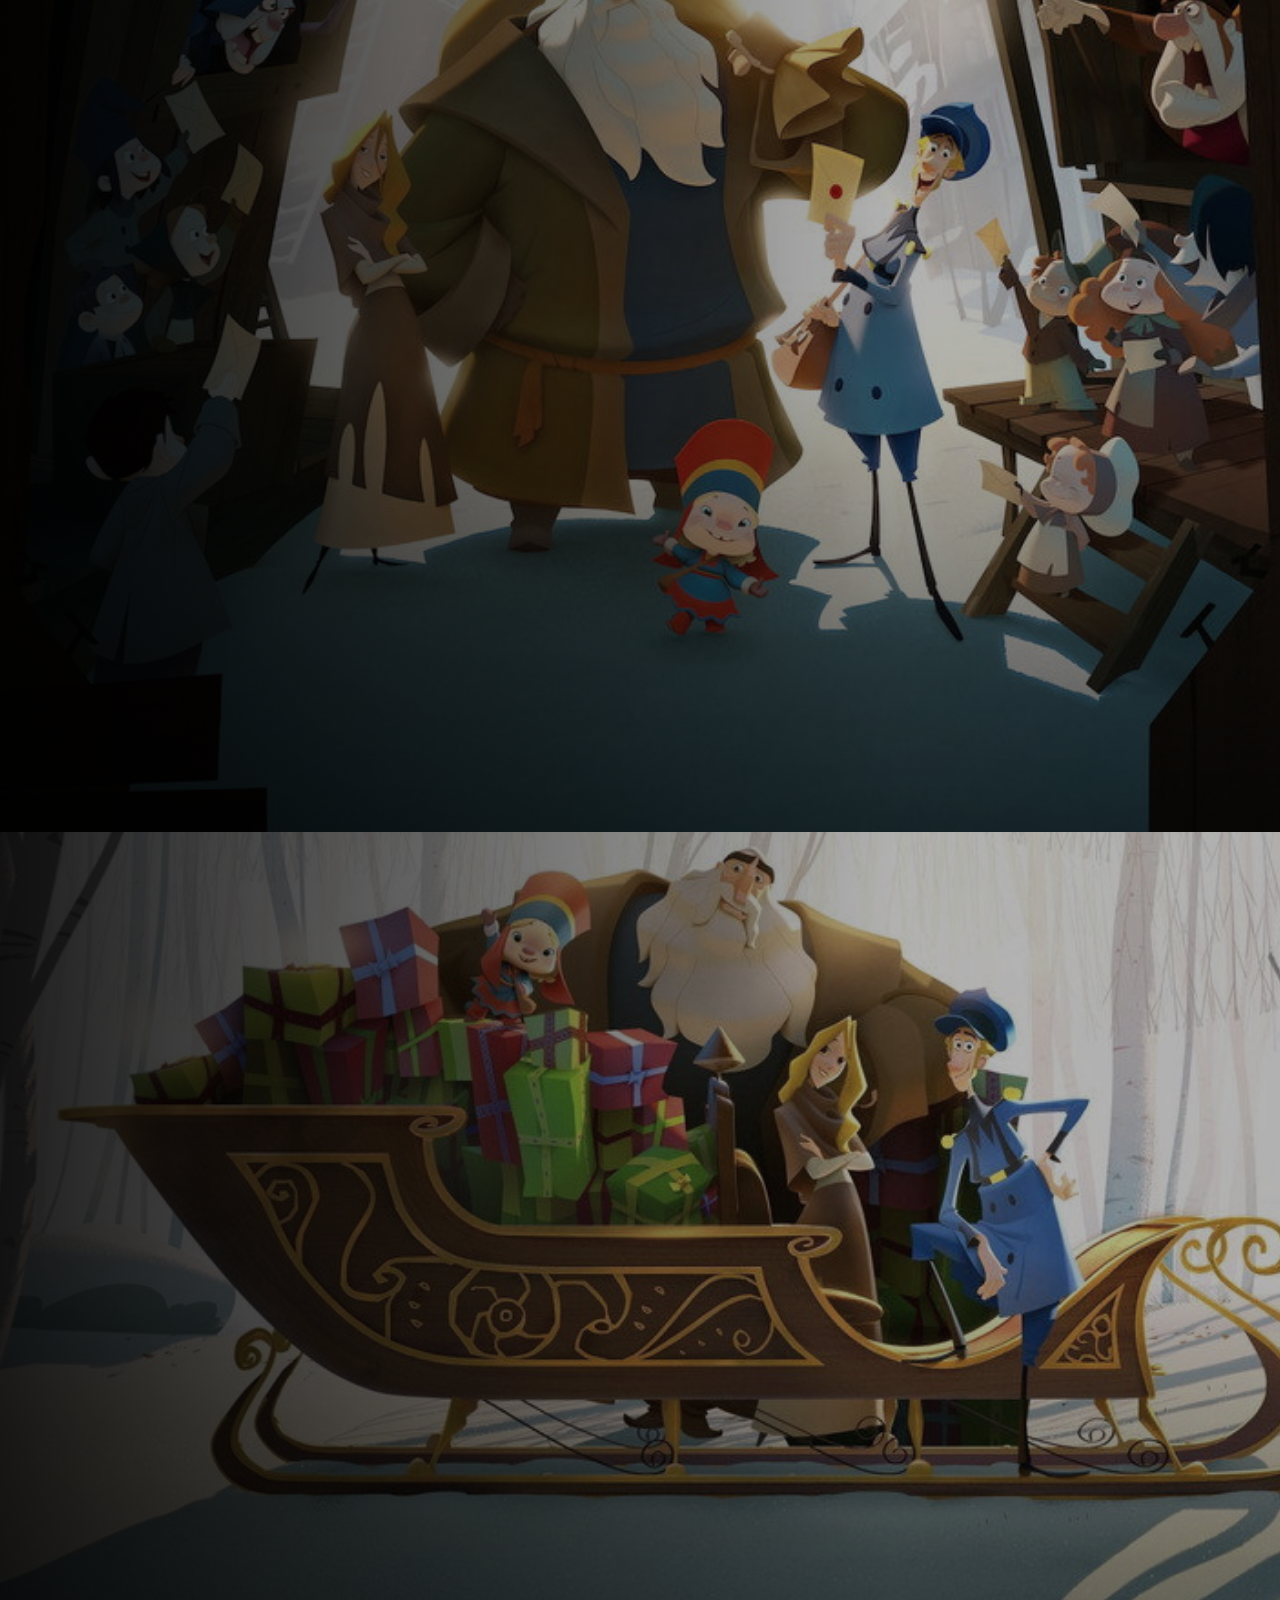
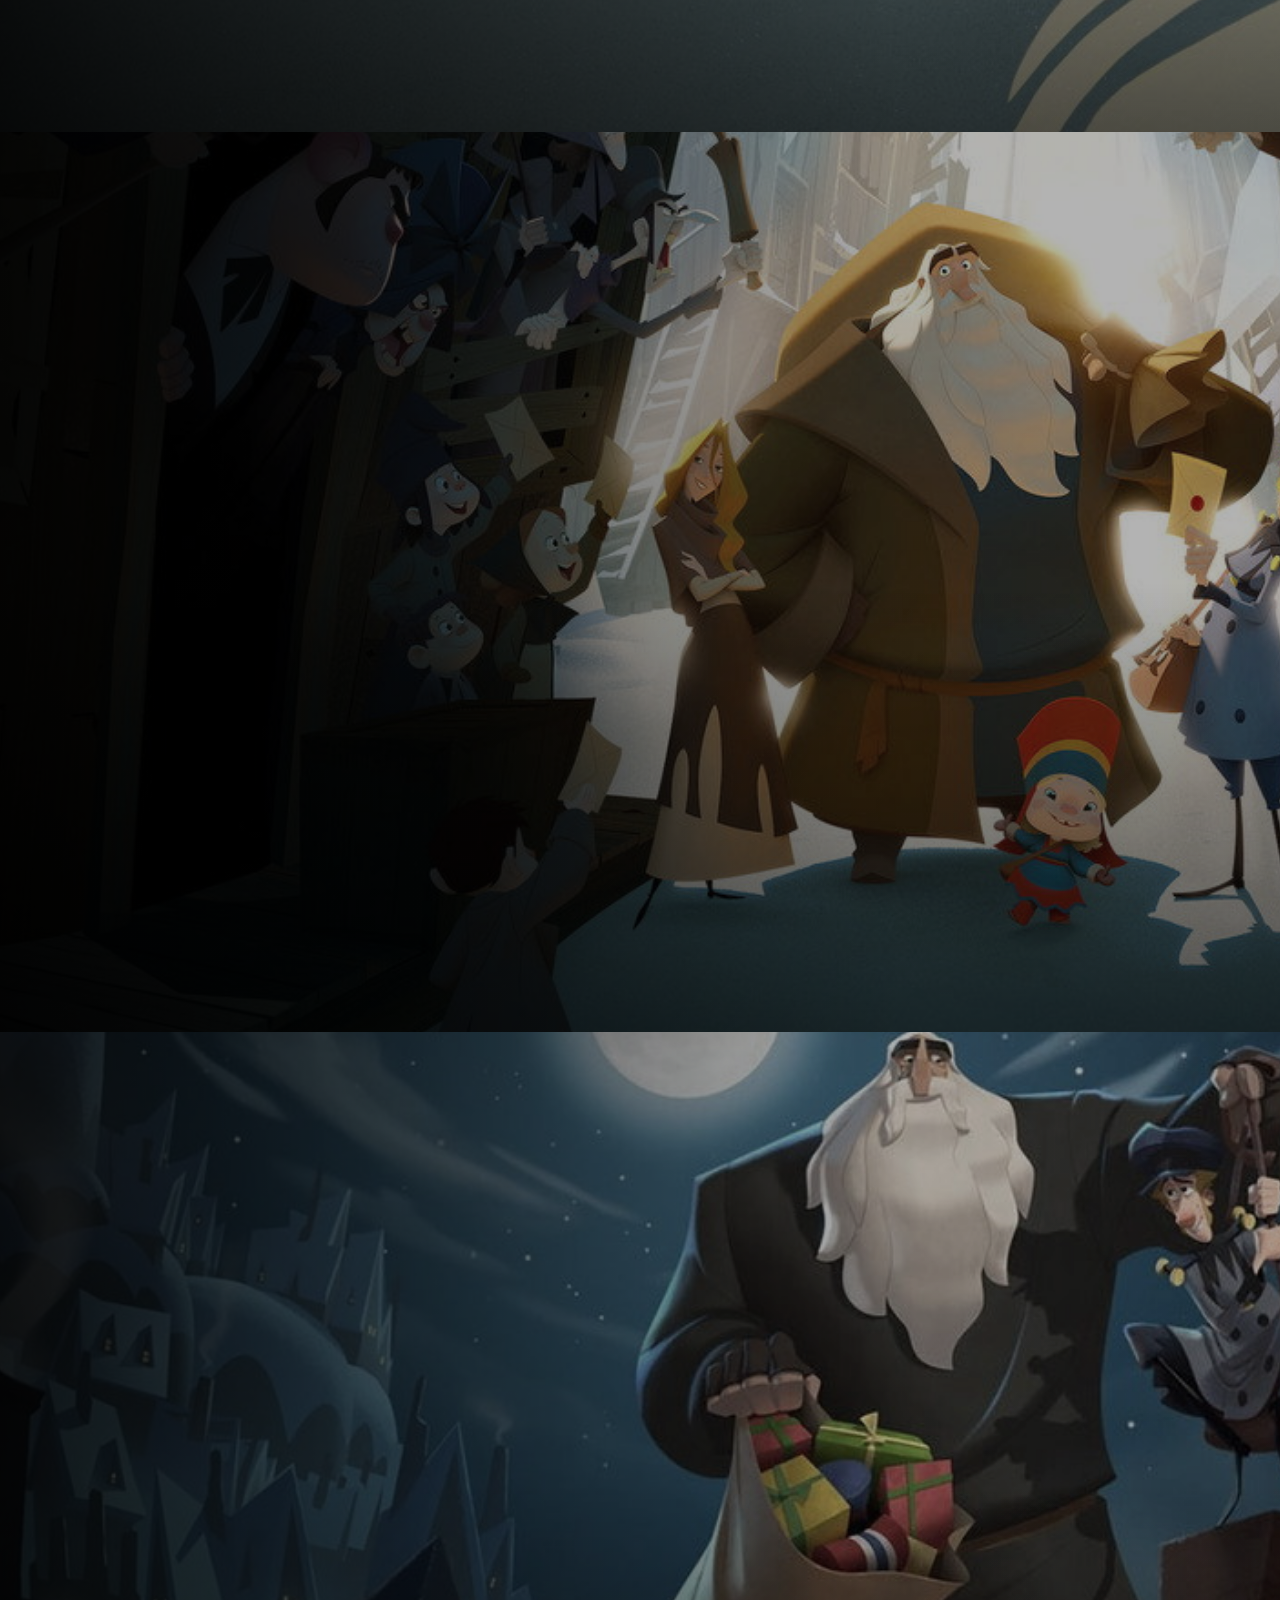
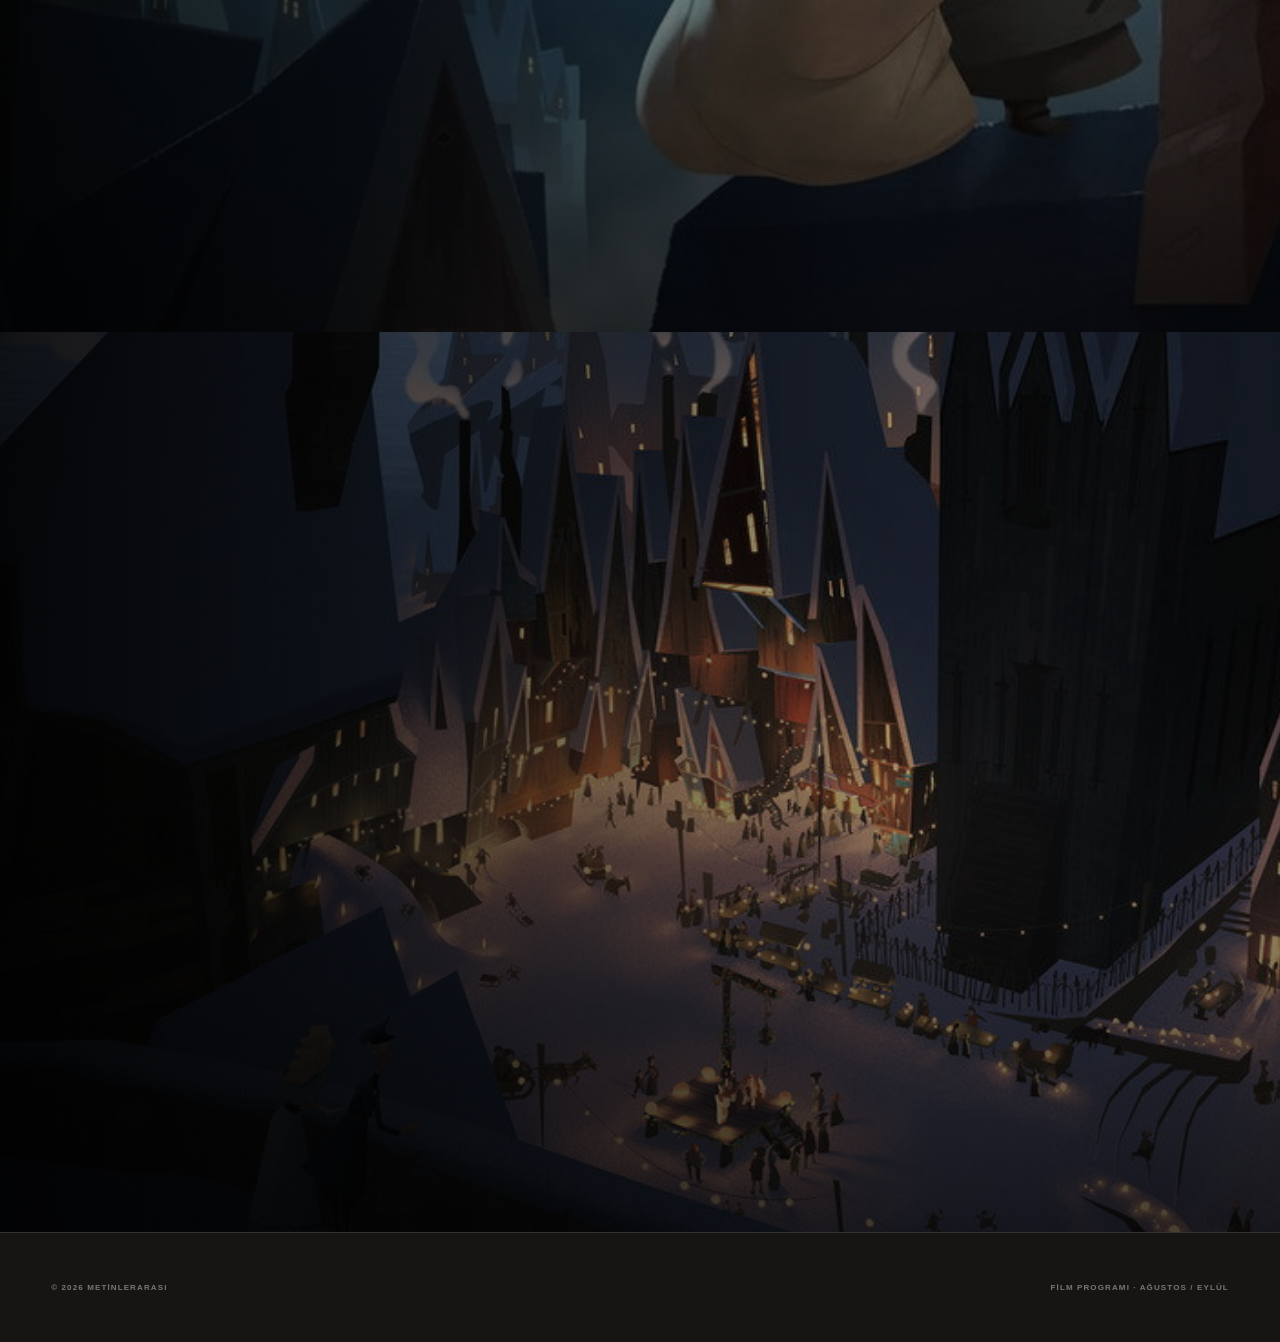
==== commit 7a05ac4b: "Klaus kartını ve Kasım film seçimini tamamla" ====
--- a/ayin-filmi.html
+++ b/ayin-filmi.html
@@ -39,6 +39,9 @@
         </button>
         <button class="film-week" type="button" data-film="duvar" aria-pressed="false">
           <small>28 EYL–4 EKİ</small><strong>Duvar</strong>
+        </button>
+        <button class="film-week" type="button" data-film="klaus" aria-pressed="false">
+          <small>9–15 KASIM</small><strong>Klaus</strong>
         </button>
       </div>
     </nav>
@@ -110,7 +113,8 @@
 
     <footer class="film-cinema-footer"><span>© 2026 METİNLERARASI</span><span>FİLM PROGRAMI · AĞUSTOS / EYLÜL</span></footer>
 
-    <script src="site.js?v=20260828-10"></script>
-    <script src="film-page-v3.js?v=20260828-3"></script>
+    <script src="site.js?v=20260904-2"></script>
+    <script src="films-data.js?v=20261108"></script>
+    <script src="film-page-v3.js?v=20261108"></script>
   </body>
 </html>
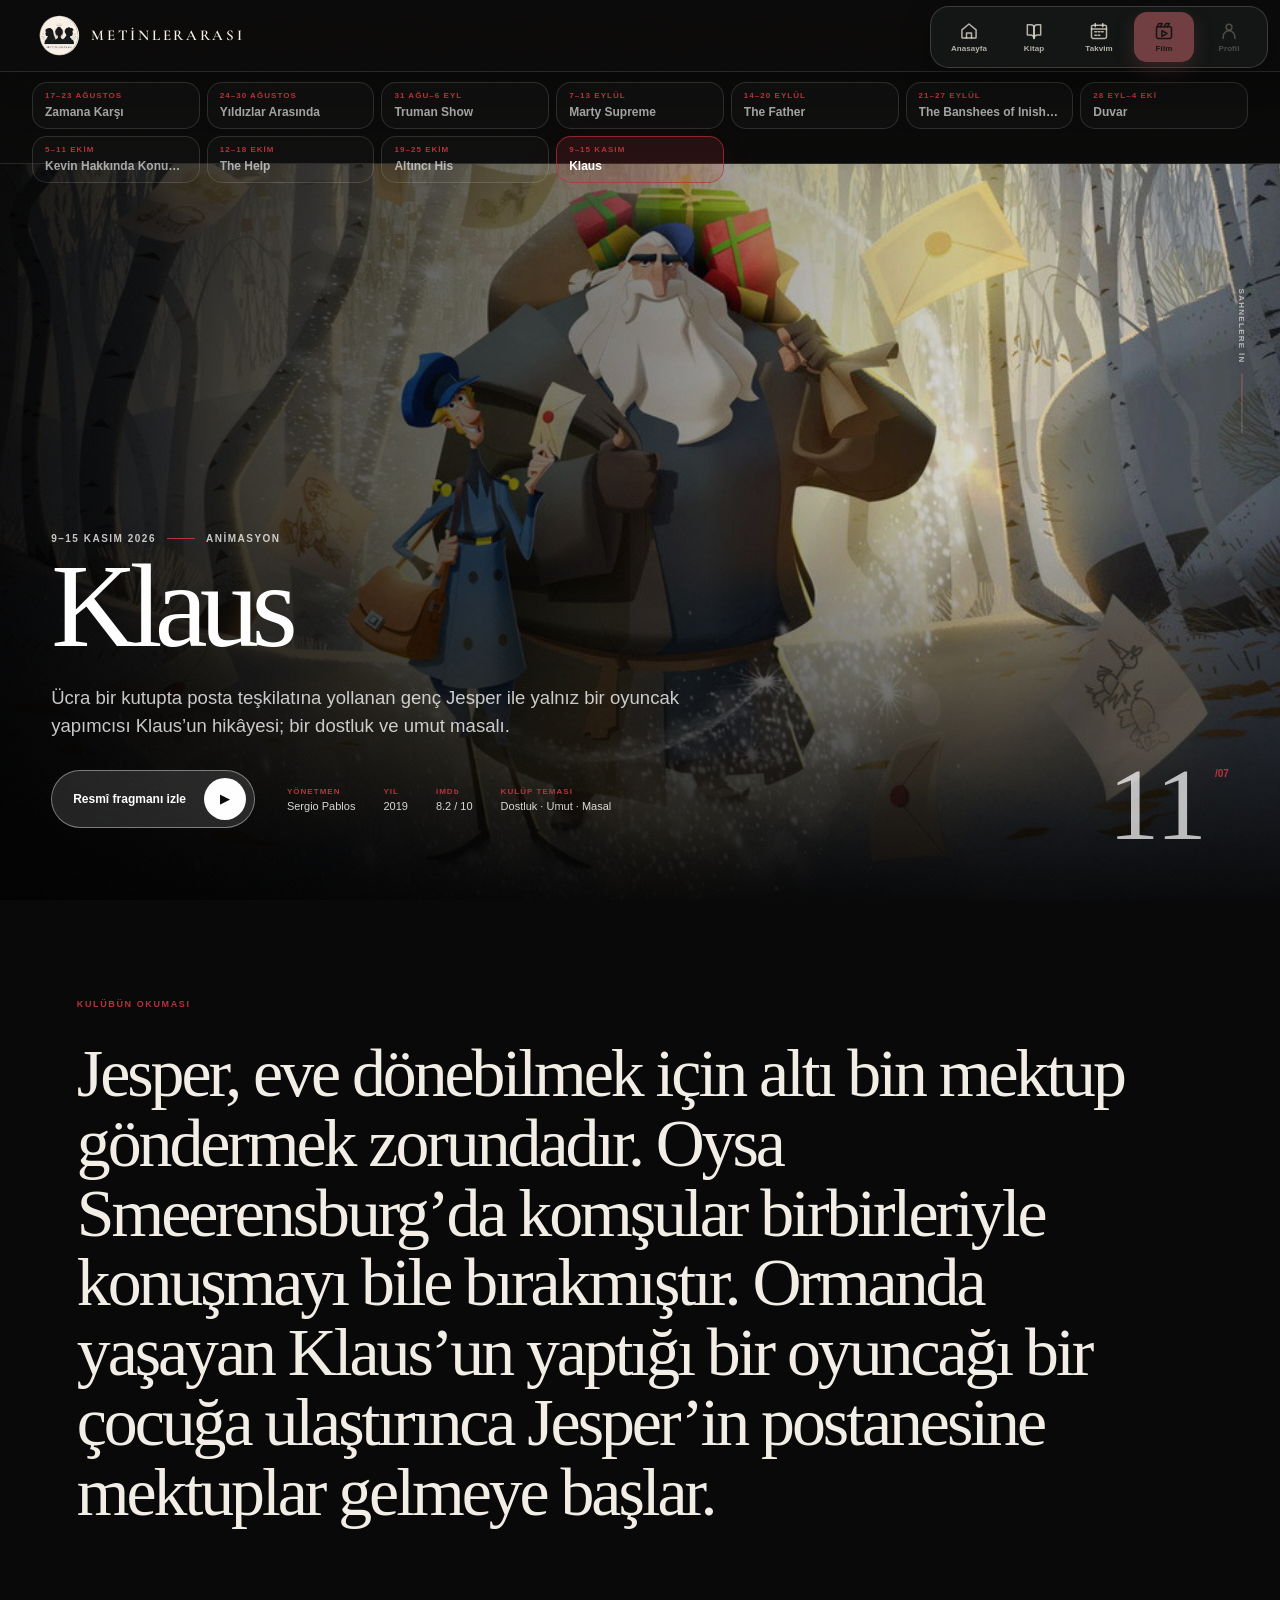
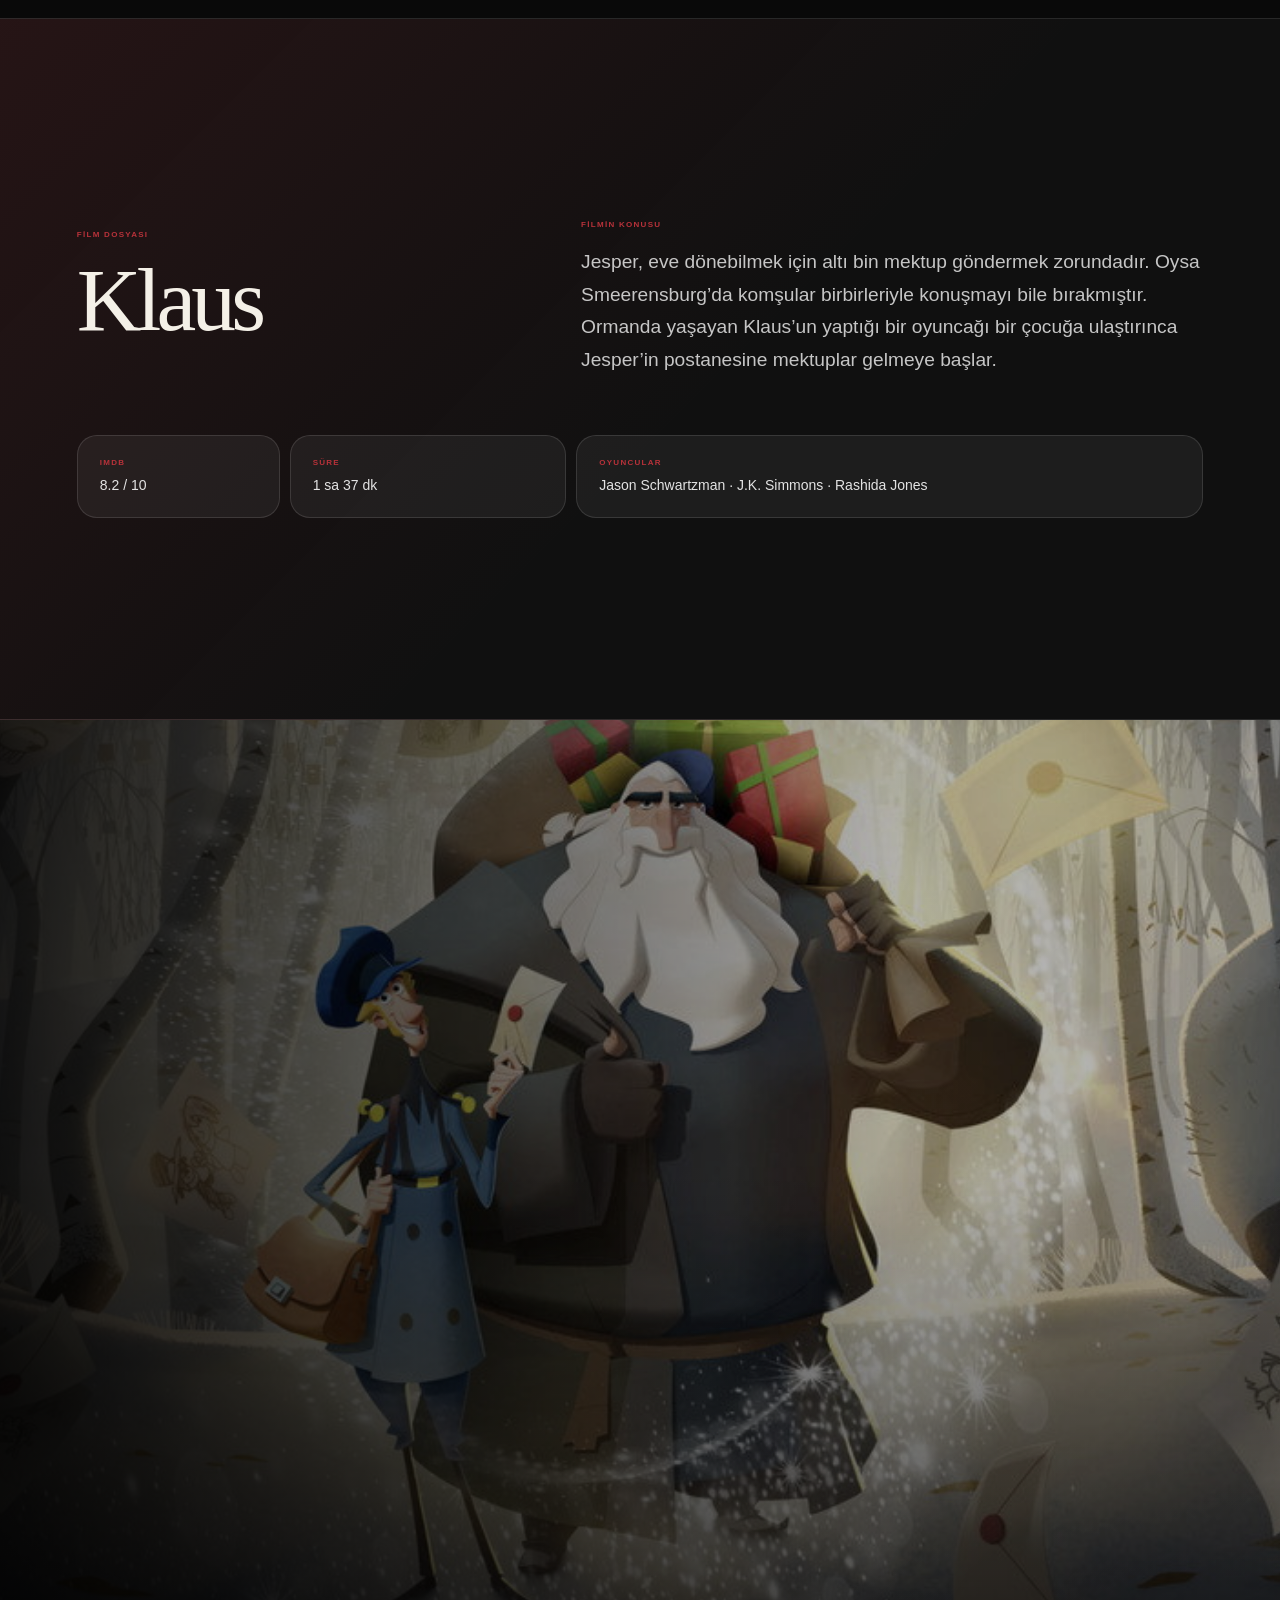
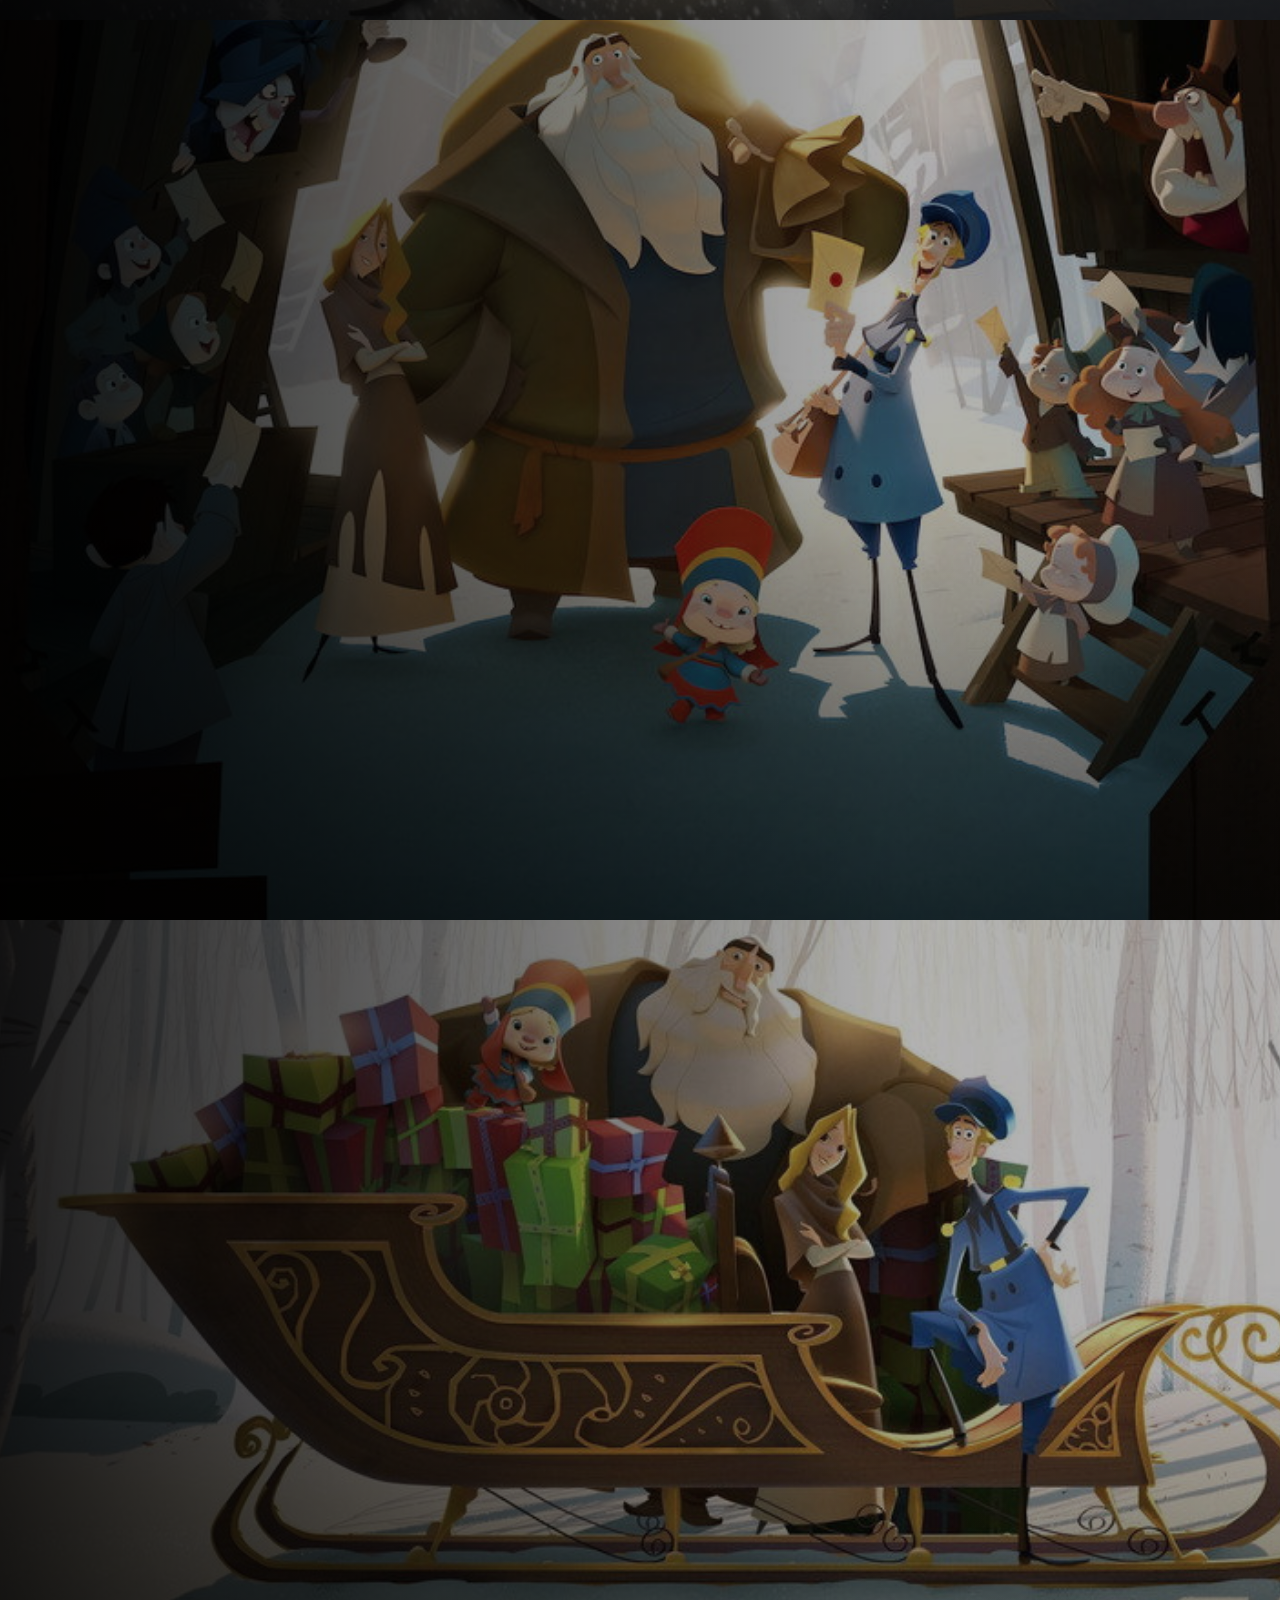
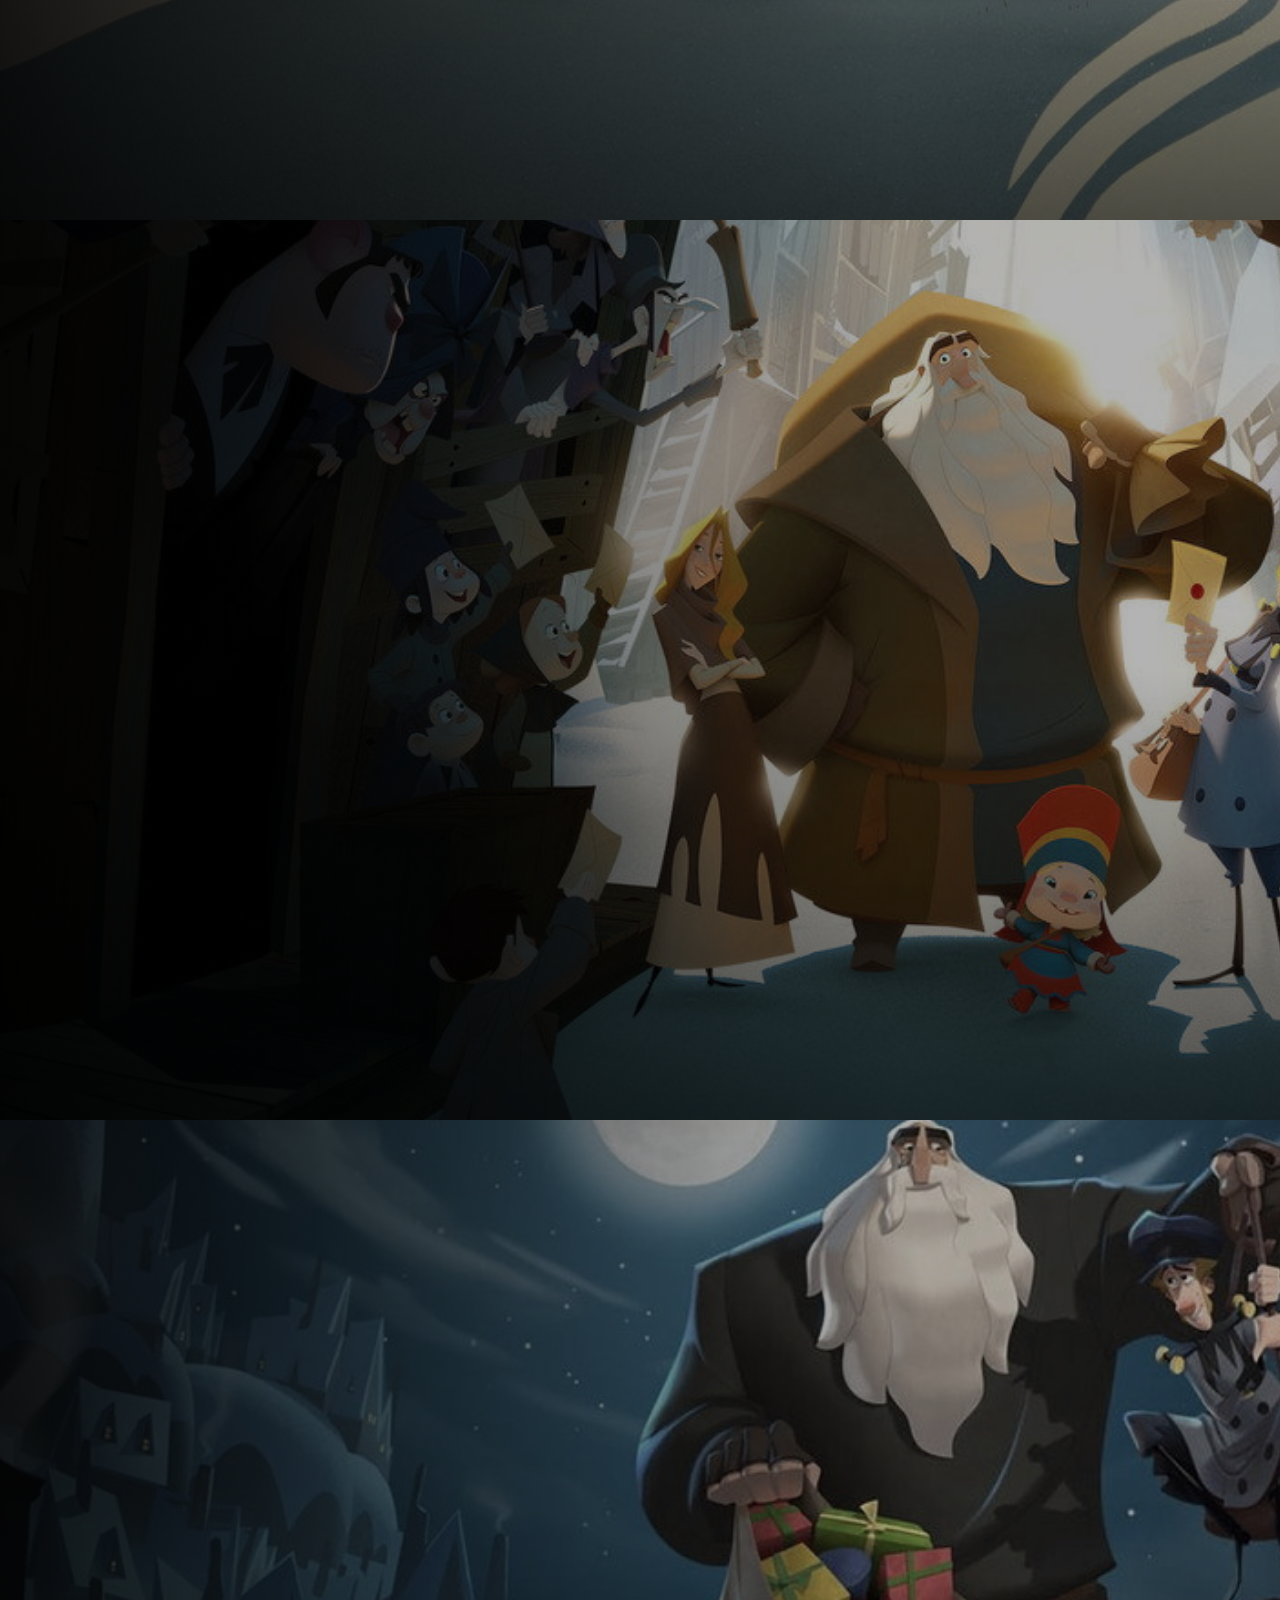
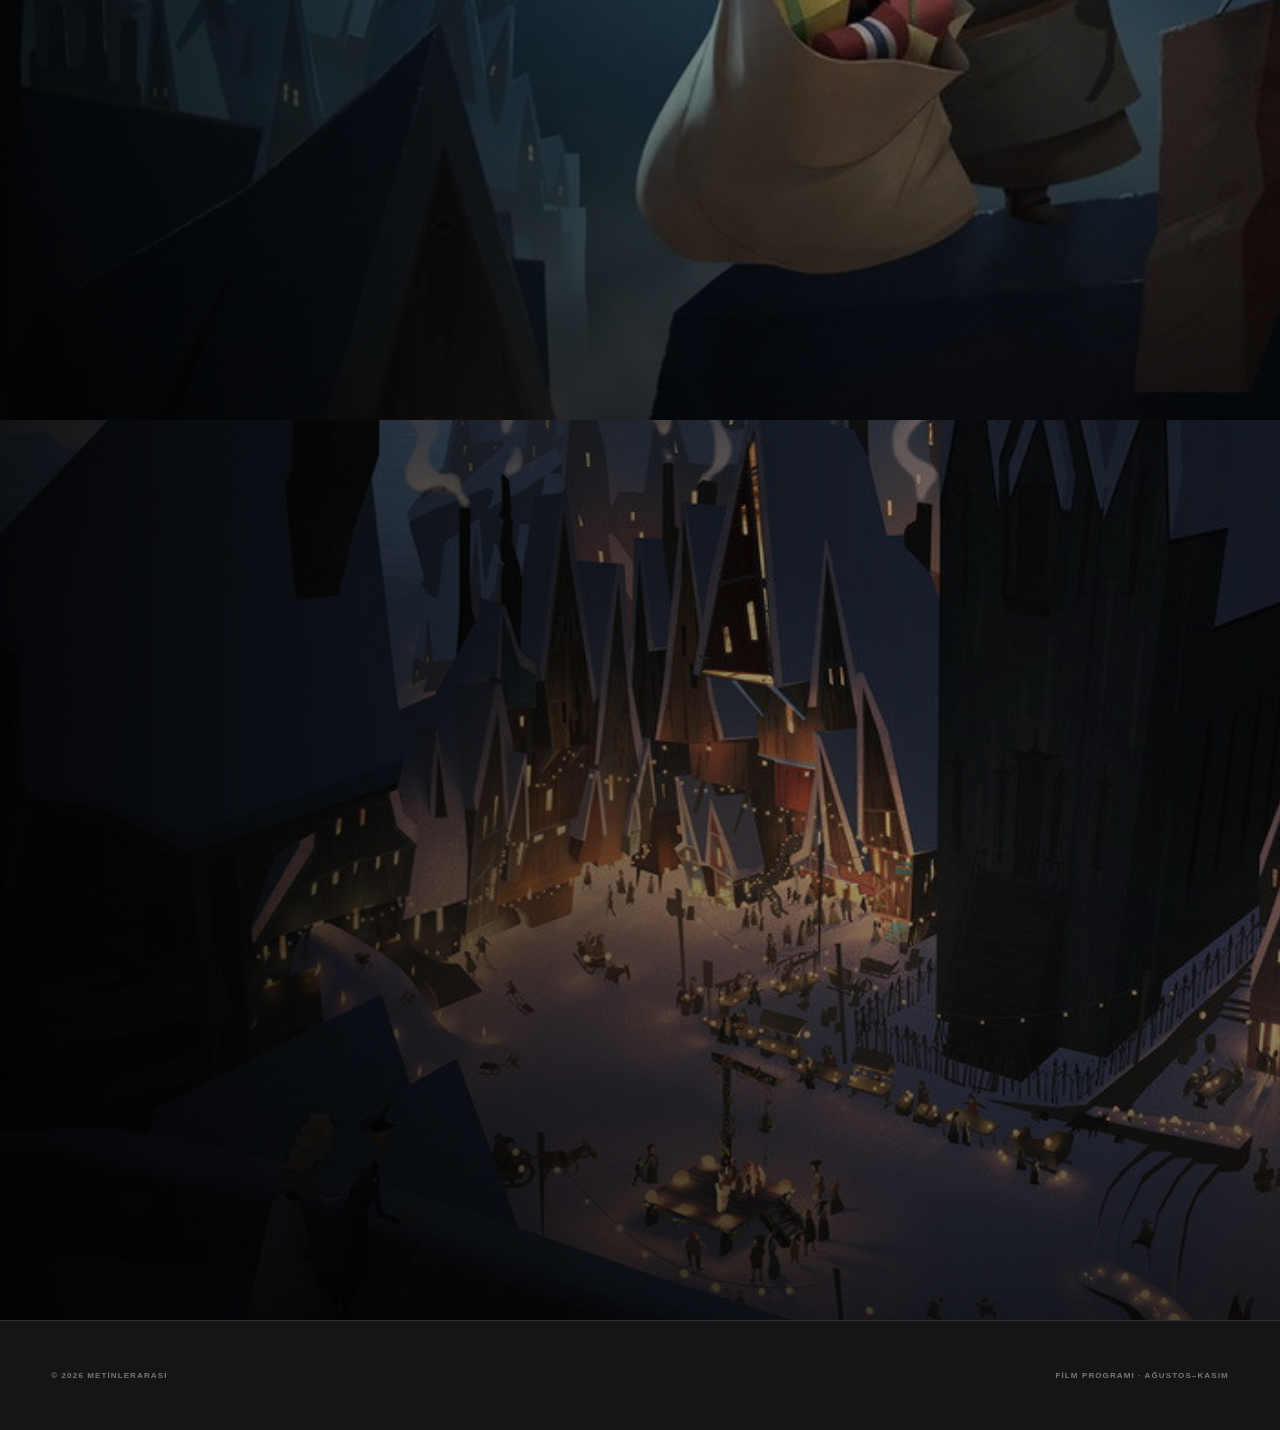
==== commit 7e748c26: "Eksik Ekim film kartlarını ekle" ====
--- a/ayin-filmi.html
+++ b/ayin-filmi.html
@@ -39,6 +39,15 @@
         </button>
         <button class="film-week" type="button" data-film="duvar" aria-pressed="false">
           <small>28 EYL–4 EKİ</small><strong>Duvar</strong>
+        </button>
+        <button class="film-week" type="button" data-film="kevin" aria-pressed="false">
+          <small>5–11 EKİM</small><strong>Kevin Hakkında Konuşmalıyız</strong>
+        </button>
+        <button class="film-week" type="button" data-film="help" aria-pressed="false">
+          <small>12–18 EKİM</small><strong>The Help</strong>
+        </button>
+        <button class="film-week" type="button" data-film="sixth-sense" aria-pressed="false">
+          <small>19–25 EKİM</small><strong>Altıncı His</strong>
         </button>
         <button class="film-week" type="button" data-film="klaus" aria-pressed="false">
           <small>9–15 KASIM</small><strong>Klaus</strong>
@@ -111,10 +120,10 @@
 
     </main>
 
-    <footer class="film-cinema-footer"><span>© 2026 METİNLERARASI</span><span>FİLM PROGRAMI · AĞUSTOS / EYLÜL</span></footer>
+    <footer class="film-cinema-footer"><span>© 2026 METİNLERARASI</span><span>FİLM PROGRAMI · AĞUSTOS–KASIM</span></footer>
 
     <script src="site.js?v=20260904-2"></script>
-    <script src="films-data.js?v=20261108"></script>
-    <script src="film-page-v3.js?v=20261108"></script>
+    <script src="films-data.js?v=20261108-2"></script>
+    <script src="film-page-v3.js?v=20261108-2"></script>
   </body>
 </html>
